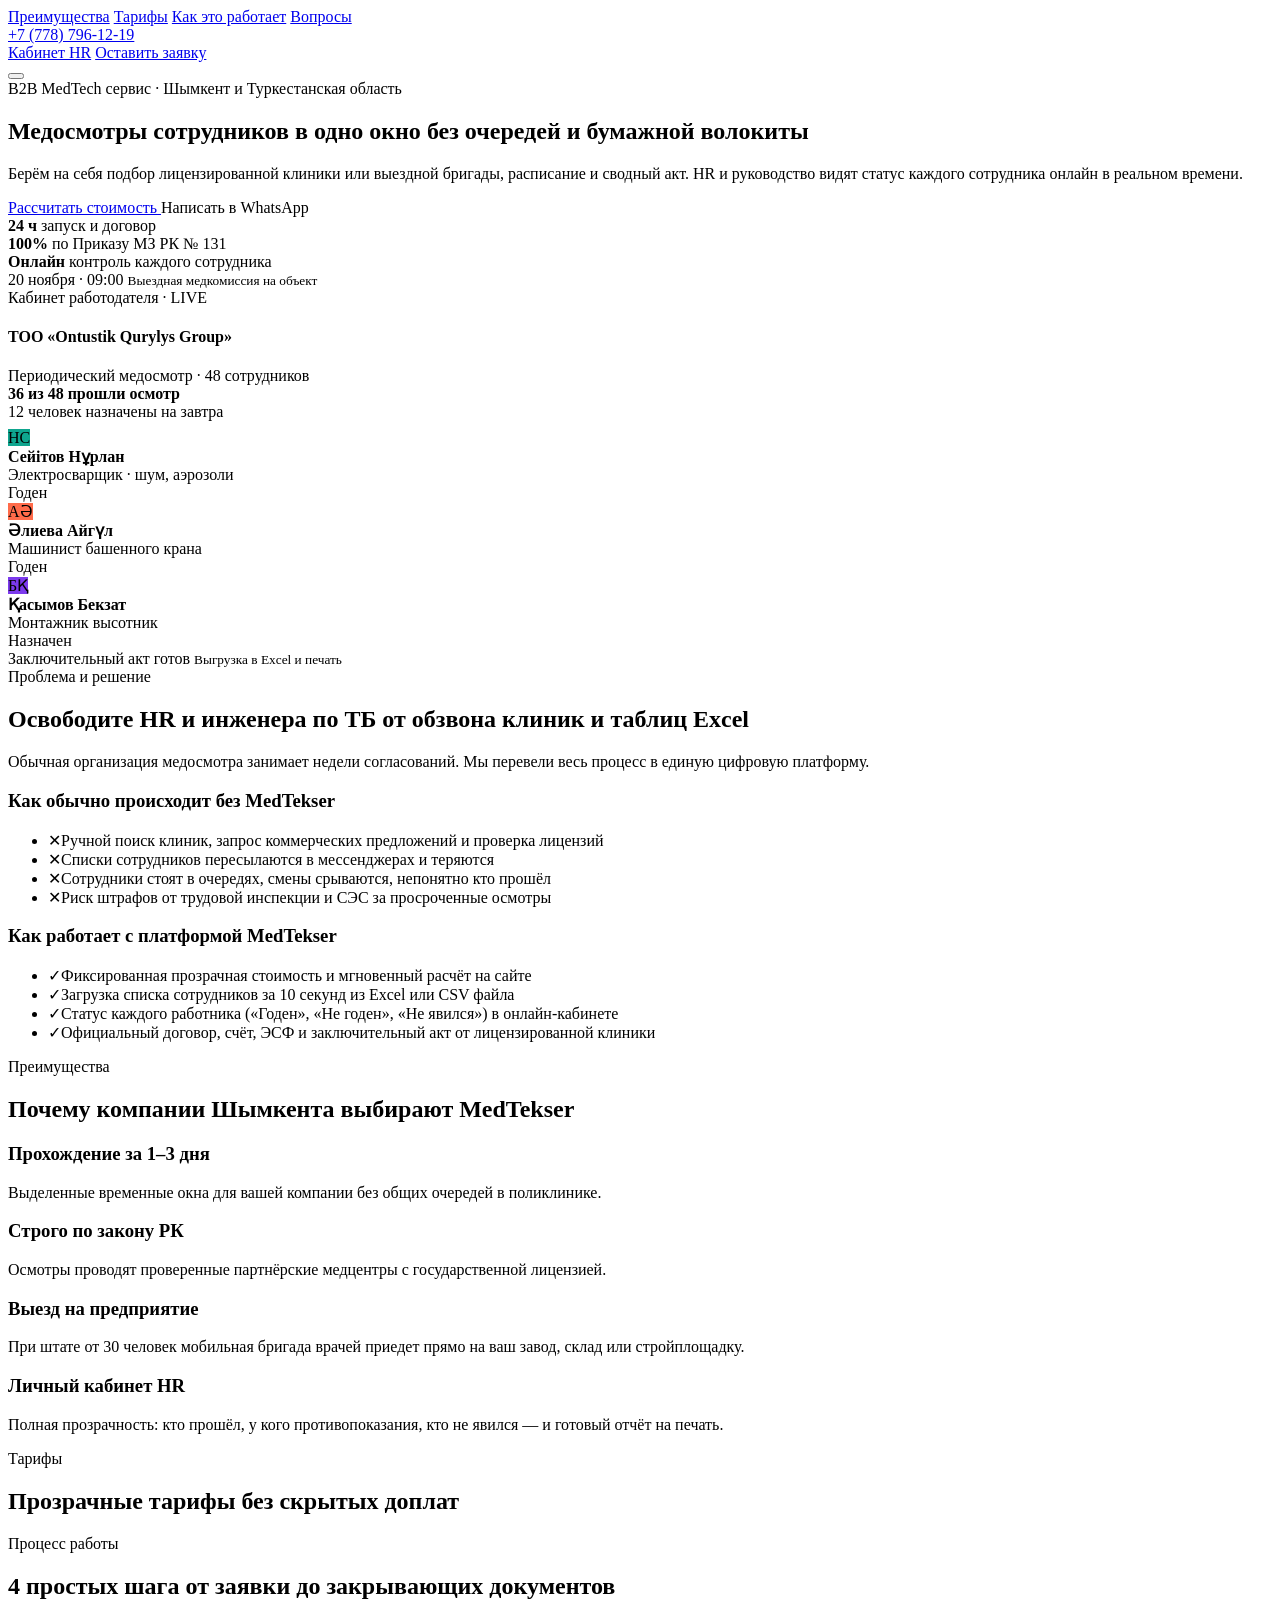
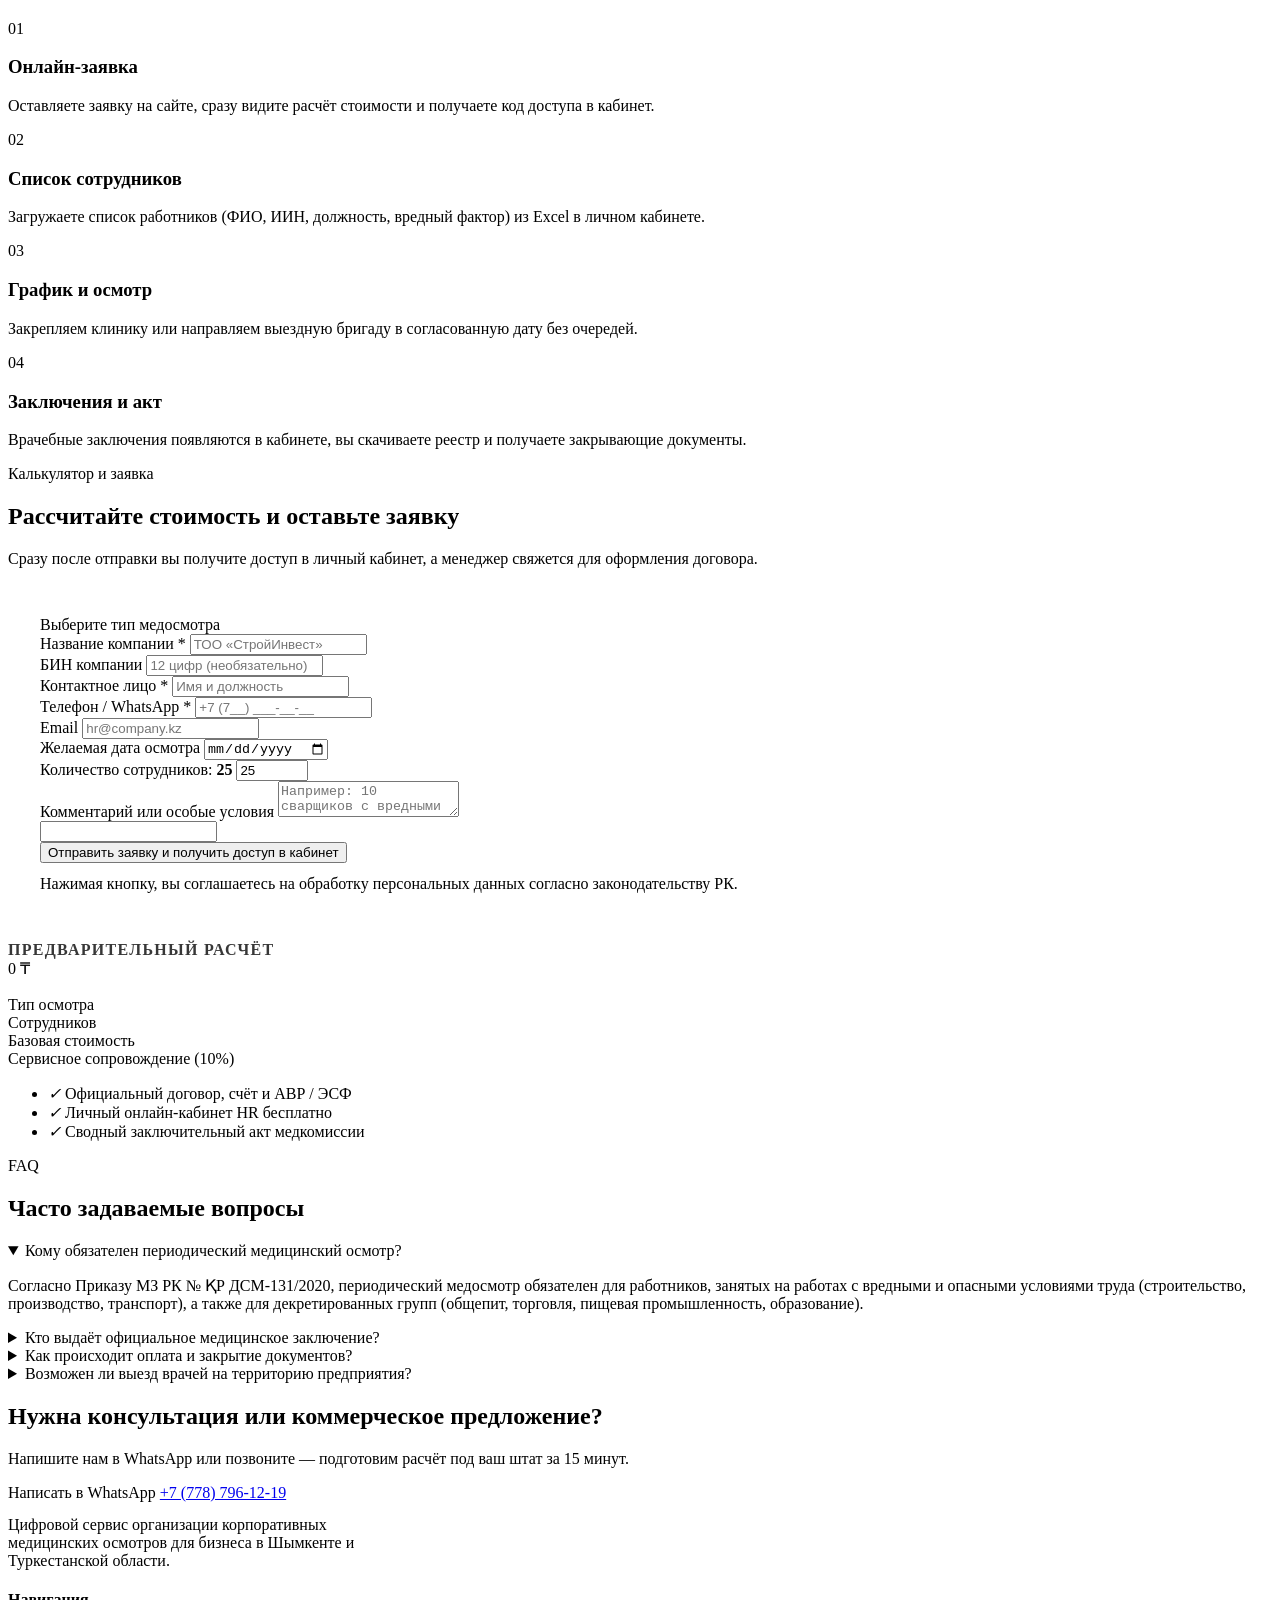
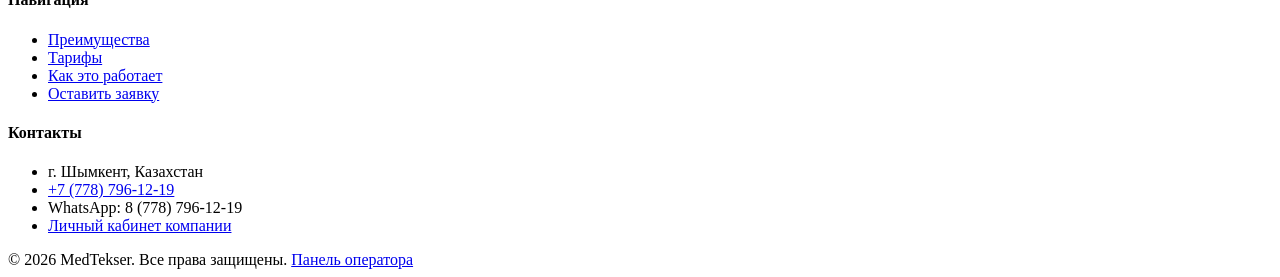
==== static/index.html @ 3a86bde8 "Create index.html" ====
<!DOCTYPE html>
<html lang="ru">
<head>
  <meta charset="UTF-8" />
  <meta name="viewport" content="width=device-width, initial-scale=1.0" />
  <title>MedTekser — корпоративные медосмотры сотрудников в одну заявку | Шымкент</title>
  <meta name="description" content="Организация периодических, предварительных и предсменных медицинских осмотров для компаний в Шымкенте. Лицензированные клиники, выездные бригады, онлайн-кабинет HR." />
  <meta property="og:title" content="MedTekser — корпоративные медосмотры под ключ" />
  <meta property="og:description" content="Медосмотры сотрудников в одну заявку: подбор клиники, график, выездная бригада и онлайн-контроль статусов." />
  <meta name="theme-color" content="#041d1a" />
  <link rel="icon" href="data:image/svg+xml,%3Csvg xmlns='http://www.w3.org/2000/svg' viewBox='0 0 32 32'%3E%3Crect width='32' height='32' rx='9' fill='%23088471'/%3E%3Cpath d='M8 17h4l2-5 4 9 2-4h4' stroke='white' stroke-width='2.4' fill='none' stroke-linecap='round' stroke-linejoin='round'/%3E%3C/svg%3E" />
  <link rel="preconnect" href="https://fonts.googleapis.com" />
  <link rel="preconnect" href="https://fonts.gstatic.com" crossorigin />
  <link href="https://fonts.googleapis.com/css2?family=Inter:wght@400;500;600;700;800&family=Plus+Jakarta+Sans:wght@600;700;800&display=swap" rel="stylesheet" />
  <link rel="stylesheet" href="/style.css" />
</head>
<body>
  <!-- ============ HEADER ============ -->
  <header class="site-header" id="header">
    <div class="container">
      <a href="/" class="logo" data-logo></a>
      <nav class="nav" id="nav">
        <a href="#benefits" data-ru="Преимущества" data-kk="Артықшылықтар">Преимущества</a>
        <a href="#pricing" data-ru="Тарифы" data-kk="Тарифтер">Тарифы</a>
        <a href="#how" data-ru="Как это работает" data-kk="Қалай жұмыс істейді">Как это работает</a>
        <a href="#faq" data-ru="Вопросы" data-kk="Сұрақтар">Вопросы</a>
      </nav>
      <div class="header-cta">
        <a class="header-phone" id="header-phone" href="tel:+77787961219" data-icon="phone" data-size="15">+7 (778) 796-12-19</a>
        <div data-lang-switch></div>
        <a href="/cabinet" class="btn ghost sm" data-ru="Кабинет HR" data-kk="HR кабинеті">Кабинет HR</a>
        <a href="#order" class="btn sm" data-ru="Оставить заявку" data-kk="Өтінім қалдыру">Оставить заявку</a>
      </div>
      <button class="burger" id="burger" aria-label="Меню" data-icon="menu" data-size="26"></button>
    </div>
  </header>

  <!-- ============ HERO ============ -->
  <section class="hero">
    <div class="container">
      <div>
        <span class="eyebrow">
          <span class="dot"></span>
          <span data-ru="B2B MedTech сервис · Шымкент и Туркестанская область" data-kk="B2B MedTech сервис · Шымкент және Түркістан облысы">B2B MedTech сервис · Шымкент и Туркестанская область</span>
        </span>
        <h1 data-i18n-html
            data-ru="Медосмотры сотрудников <span class='hl'>в одно окно</span> без очередей и бумажной волокиты"
            data-kk="Қызметкерлердің медтексеруі кезексіз және қағазбастылықсыз <span class='hl'>бір терезеден</span>">
          Медосмотры сотрудников <span class="hl">в одно окно</span> без очередей и бумажной волокиты
        </h1>
        <p class="lead"
           data-ru="Берём на себя подбор лицензированной клиники или выездной бригады, расписание и сводный акт. HR и руководство видят статус каждого сотрудника онлайн в реальном времени."
           data-kk="Лицензиясы бар клиниканы немесе көшпелі бригаданы таңдауды, кесте құруды және қорытынды актіні өз мойнымызға аламыз. HR мен басшылық әр қызметкердің мәртебесін нақты уақытта онлайн көреді.">
          Берём на себя подбор лицензированной клиники или выездной бригады, расписание и сводный акт. HR и руководство видят статус каждого сотрудника онлайн в реальном времени.
        </p>
        <div class="actions">
          <a href="#order" class="btn coral lg">
            <span data-ru="Рассчитать стоимость" data-kk="Құнын есептеу">Рассчитать стоимость</span>
            <span data-icon="arrowRight" data-size="18"></span>
          </a>
          <a id="hero-wa" class="btn light lg" target="_blank" rel="noopener">
            <span data-ru="Написать в WhatsApp" data-kk="WhatsApp-қа жазу">Написать в WhatsApp</span>
          </a>
        </div>
        <div class="hero-metrics">
          <div>
            <b>24 ч</b>
            <span data-ru="запуск и договор" data-kk="іске қосу және шарт">запуск и договор</span>
          </div>
          <div>
            <b>100%</b>
            <span data-ru="по Приказу МЗ РК № 131" data-kk="ҚР ДСМ № 131 бұйрығына сай">по Приказу МЗ РК № 131</span>
          </div>
          <div>
            <b>Онлайн</b>
            <span data-ru="контроль каждого сотрудника" data-kk="әр қызметкерді бақылау">контроль каждого сотрудника</span>
          </div>
        </div>
      </div>

      <!-- Кабинет макеті (иллюстрация) -->
      <div class="mock" aria-hidden="true">
        <div class="float-card b">
          <span class="ic" style="background:#f3efff;color:#7c3aed" data-icon="calendar"></span>
          <div>
            <span data-ru="20 ноября · 09:00" data-kk="20 қараша · 09:00">20 ноября · 09:00</span>
            <small data-ru="Выездная медкомиссия на объект" data-kk="Көшпелі медкомиссия объектіге шығады">Выездная медкомиссия на объект</small>
          </div>
        </div>
        <div class="mock-window">
          <div class="mock-top">
            <div class="mock-dots"><i></i><i></i><i></i></div>
            <span class="mock-tag" data-ru="Кабинет работодателя · LIVE" data-kk="Жұмыс беруші кабинеті · LIVE">Кабинет работодателя · LIVE</span>
          </div>
          <h4>ТОО «Ontustik Qurylys Group»</h4>
          <div class="meta" data-ru="Периодический медосмотр · 48 сотрудников" data-kk="Мерзімді медициналық тексеру · 48 қызметкер">Периодический медосмотр · 48 сотрудников</div>
          <div class="ring-row">
            <div class="ring" style="--p:75" data-label="75%"></div>
            <div>
              <b data-ru="36 из 48 прошли осмотр" data-kk="48-дің 36-сы тексеруден өтті">36 из 48 прошли осмотр</b>
              <div class="muted small" data-ru="12 человек назначены на завтра" data-kk="12 адам ертеңгі кестеде">12 человек назначены на завтра</div>
              <div class="progress" style="margin-top:8px;width:190px">
                <div style="width:70%;background:#0d9f6e"></div>
                <div style="width:5%;background:#e11d48"></div>
                <div style="width:25%;background:#7c3aed"></div>
              </div>
            </div>
          </div>
          <div class="mock-row">
            <span class="avatar" style="background:#0ea58e">НС</span>
            <div class="grow"><b>Сейітов Нұрлан</b><div class="muted small" data-ru="Электросварщик · шум, аэрозоли" data-kk="Электрдәнекерлеуші · шу, аэрозоль">Электросварщик · шум, аэрозоли</div></div>
            <span class="badge fit" data-ru="Годен" data-kk="Жарамды">Годен</span>
          </div>
          <div class="mock-row">
            <span class="avatar" style="background:#ff6b4a">АӘ</span>
            <div class="grow"><b>Әлиева Айгүл</b><div class="muted small" data-ru="Машинист башенного крана" data-kk="Мұнара кранының машинисі">Машинист башенного крана</div></div>
            <span class="badge fit" data-ru="Годен" data-kk="Жарамды">Годен</span>
          </div>
          <div class="mock-row">
            <span class="avatar" style="background:#7c3aed">БҚ</span>
            <div class="grow"><b>Қасымов Бекзат</b><div class="muted small" data-ru="Монтажник высотник" data-kk="Биіктіктегі монтажшы">Монтажник высотник</div></div>
            <span class="badge scheduled" data-ru="Назначен" data-kk="Жоспарланды">Назначен</span>
          </div>
        </div>
        <div class="float-card a">
          <span class="ic" style="background:#ecfdf5;color:#0d9f6e" data-icon="check"></span>
          <div>
            <span data-ru="Заключительный акт готов" data-kk="Қорытынды акт дайын">Заключительный акт готов</span>
            <small data-ru="Выгрузка в Excel и печать" data-kk="Excel-ге жүктеу және басып шығару">Выгрузка в Excel и печать</small>
          </div>
        </div>
      </div>
    </div>
  </section>

  <!-- ============ МӘСЕЛЕ → ШЕШІМ ============ -->
  <section class="section white">
    <div class="container">
      <div class="section-head reveal">
        <span class="tag" data-ru="Проблема и решение" data-kk="Мәселе мен шешім">Проблема и решение</span>
        <h2 data-ru="Освободите HR и инженера по ТБ от обзвона клиник и таблиц Excel"
            data-kk="HR мен ЕҚ инженерін клиникаларға қоңырау шалу мен Excel кестелерінен босатыңыз">
          Освободите HR и инженера по ТБ от обзвона клиник и таблиц Excel
        </h2>
        <p data-ru="Обычная организация медосмотра занимает недели согласований. Мы перевели весь процесс в единую цифровую платформу."
           data-kk="Әдетте медициналық тексеруді ұйымдастыру апталап уақыт алады. Біз бүкіл процесті бірыңғай цифрлық платформаға көшірдік.">
          Обычная организация медосмотра занимает недели согласований. Мы перевели весь процесс в единую цифровую платформу.
        </p>
      </div>
      <div class="compare reveal">
        <div class="card before">
          <h3 data-ru="Как обычно происходит без MedTekser" data-kk="MedTekser-сіз әдетте қалай өтеді">Как обычно происходит без MedTekser</h3>
          <ul>
            <li><span class="x">✕</span><span data-ru="Ручной поиск клиник, запрос коммерческих предложений и проверка лицензий" data-kk="Клиникаларды қолмен іздеу, коммерциялық ұсыныс сұрату және лицензия тексеру">Ручной поиск клиник, запрос коммерческих предложений и проверка лицензий</span></li>
            <li><span class="x">✕</span><span data-ru="Списки сотрудников пересылаются в мессенджерах и теряются" data-kk="Қызметкерлер тізімі мессенджерлерде жіберіліп, жоғалып кетеді">Списки сотрудников пересылаются в мессенджерах и теряются</span></li>
            <li><span class="x">✕</span><span data-ru="Сотрудники стоят в очередях, смены срываются, непонятно кто прошёл" data-kk="Қызметкерлер кезекте тұрады, ауысым бұзылады, кім өткені белгісіз">Сотрудники стоят в очередях, смены срываются, непонятно кто прошёл</span></li>
            <li><span class="x">✕</span><span data-ru="Риск штрафов от трудовой инспекции и СЭС за просроченные осмотры" data-kk="Мерзімі өткен тексерулер үшін еңбек инспекциясы мен СЭС айыппұлдары">Риск штрафов от трудовой инспекции и СЭС за просроченные осмотры</span></li>
          </ul>
        </div>
        <div class="card after">
          <h3 data-ru="Как работает с платформой MedTekser" data-kk="MedTekser платформасымен қалай жұмыс істейді">Как работает с платформой MedTekser</h3>
          <ul>
            <li><span class="v">✓</span><span data-ru="Фиксированная прозрачная стоимость и мгновенный расчёт на сайте" data-kk="Тұрақты ашық баға және сайтта бірден есептеу">Фиксированная прозрачная стоимость и мгновенный расчёт на сайте</span></li>
            <li><span class="v">✓</span><span data-ru="Загрузка списка сотрудников за 10 секунд из Excel или CSV файла" data-kk="Қызметкерлер тізімін Excel немесе CSV файлдан 10 секундта жүктеу">Загрузка списка сотрудников за 10 секунд из Excel или CSV файла</span></li>
            <li><span class="v">✓</span><span data-ru="Статус каждого работника («Годен», «Не годен», «Не явился») в онлайн-кабинете" data-kk="Әр қызметкердің мәртебесі («Жарамды», «Жарамсыз», «Келмеді») онлайн кабинетте">Статус каждого работника («Годен», «Не годен», «Не явился») в онлайн-кабинете</span></li>
            <li><span class="v">✓</span><span data-ru="Официальный договор, счёт, ЭСФ и заключительный акт от лицензированной клиники" data-kk="Лицензияланған клиникадан ресми шарт, шот, ЭШФ және қорытынды акт">Официальный договор, счёт, ЭСФ и заключительный акт от лицензированной клиники</span></li>
          </ul>
        </div>
      </div>
    </div>
  </section>

  <!-- ============ АРТЫҚШЫЛЫҚТАР ============ -->
  <section class="section" id="benefits">
    <div class="container">
      <div class="section-head reveal">
        <span class="tag" data-ru="Преимущества" data-kk="Артықшылықтар">Преимущества</span>
        <h2 data-ru="Почему компании Шымкента выбирают MedTekser" data-kk="Неліктен Шымкент компаниялары MedTekser-ді таңдайды">Почему компании Шымкента выбирают MedTekser</h2>
      </div>
      <div class="grid g-4">
        <div class="card hover reveal">
          <div class="feature-ic" data-icon="clock" data-size="26"></div>
          <h3 data-ru="Прохождение за 1–3 дня" data-kk="1–3 күнде өту">Прохождение за 1–3 дня</h3>
          <p class="muted" data-ru="Выделенные временные окна для вашей компании без общих очередей в поликлинике." data-kk="Емханадағы жалпы кезексіз сіздің компанияңызға арнайы уақыт бөлінеді.">Выделенные временные окна для вашей компании без общих очередей в поликлинике.</p>
        </div>
        <div class="card hover reveal">
          <div class="feature-ic coral" data-icon="shield" data-size="26"></div>
          <h3 data-ru="Строго по закону РК" data-kk="ҚР заңына толық сай">Строго по закону РК</h3>
          <p class="muted" data-ru="Осмотры проводят проверенные партнёрские медцентры с государственной лицензией." data-kk="Тексеруді мемлекеттік лицензиясы бар тексерілген серіктес медорталықтар жүргізеді.">Осмотры проводят проверенные партнёрские медцентры с государственной лицензией.</p>
        </div>
        <div class="card hover reveal">
          <div class="feature-ic violet" data-icon="truck" data-size="26"></div>
          <h3 data-ru="Выезд на предприятие" data-kk="Кәсіпорынға шығу">Выезд на предприятие</h3>
          <p class="muted" data-ru="При штате от 30 человек мобильная бригада врачей приедет прямо на ваш завод, склад или стройплощадку." data-kk="30 адамнан асса, көшпелі дәрігерлер бригадасы зауытқа, қоймаға немесе құрылыс алаңына келеді.">При штате от 30 человек мобильная бригада врачей приедет прямо на ваш завод, склад или стройплощадку.</p>
        </div>
        <div class="card hover reveal">
          <div class="feature-ic amber" data-icon="chart" data-size="26"></div>
          <h3 data-ru="Личный кабинет HR" data-kk="HR жеке кабинеті">Личный кабинет HR</h3>
          <p class="muted" data-ru="Полная прозрачность: кто прошёл, у кого противопоказания, кто не явился — и готовый отчёт на печать." data-kk="Толық ашықтық: кім өтті, кімге қарсы көрсетілім бар, кім келмеді — және басып шығаруға дайын есеп.">Полная прозрачность: кто прошёл, у кого противопоказания, кто не явился — и готовый отчёт на печать.</p>
        </div>
      </div>
    </div>
  </section>

  <!-- ============ БАҒАЛАР ============ -->
  <section class="section white" id="pricing">
    <div class="container">
      <div class="section-head reveal">
        <span class="tag" data-ru="Тарифы" data-kk="Тарифтер">Тарифы</span>
        <h2 data-ru="Прозрачные тарифы без скрытых доплат" data-kk="Жасырын төлемсіз ашық тарифтер">Прозрачные тарифы без скрытых доплат</h2>
        <p id="pricing-sub"></p>
      </div>
      <div class="grid g-4" id="pricing-grid"></div>
    </div>
  </section>

  <!-- ============ ҚАЛАЙ ЖҰМЫС ІСТЕЙДІ ============ -->
  <section class="section" id="how">
    <div class="container">
      <div class="section-head reveal">
        <span class="tag" data-ru="Процесс работы" data-kk="Жұмыс процесі">Процесс работы</span>
        <h2 data-ru="4 простых шага от заявки до закрывающих документов" data-kk="Өтінімнен бастап қорытынды құжаттарға дейін 4 қадам">4 простых шага от заявки до закрывающих документов</h2>
      </div>
      <div class="grid g-4 steps">
        <div class="step reveal">
          <div class="num">01</div>
          <h3 data-ru="Онлайн-заявка" data-kk="Онлайн-өтінім">Онлайн-заявка</h3>
          <p class="muted" data-ru="Оставляете заявку на сайте, сразу видите расчёт стоимости и получаете код доступа в кабинет." data-kk="Сайтта өтінім қалдырасыз, бағасын бірден көресіз және кабинетке кіру кодын аласыз.">Оставляете заявку на сайте, сразу видите расчёт стоимости и получаете код доступа в кабинет.</p>
        </div>
        <div class="step reveal">
          <div class="num">02</div>
          <h3 data-ru="Список сотрудников" data-kk="Қызметкерлер тізімі">Список сотрудников</h3>
          <p class="muted" data-ru="Загружаете список работников (ФИО, ИИН, должность, вредный фактор) из Excel в личном кабинете." data-kk="Жеке кабинетте қызметкерлер тізімін (ТАӘ, ЖСН, лауазымы, зиянды фактор) Excel-ден жүктейсіз.">Загружаете список работников (ФИО, ИИН, должность, вредный фактор) из Excel в личном кабинете.</p>
        </div>
        <div class="step reveal">
          <div class="num">03</div>
          <h3 data-ru="График и осмотр" data-kk="Кесте және тексеру">График и осмотр</h3>
          <p class="muted" data-ru="Закрепляем клинику или направляем выездную бригаду в согласованную дату без очередей." data-kk="Кезексіз келісілген күні клиниканы бекітеміз немесе көшпелі бригаданы жібереміз.">Закрепляем клинику или направляем выездную бригаду в согласованную дату без очередей.</p>
        </div>
        <div class="step reveal">
          <div class="num">04</div>
          <h3 data-ru="Заключения и акт" data-kk="Қорытынды және акт">Заключения и акт</h3>
          <p class="muted" data-ru="Врачебные заключения появляются в кабинете, вы скачиваете реестр и получаете закрывающие документы." data-kk="Дәрігер қорытындылары кабинетте шығады, тізілімді жүктеп, жабу құжаттарын аласыз.">Врачебные заключения появляются в кабинете, вы скачиваете реестр и получаете закрывающие документы.</p>
        </div>
      </div>
    </div>
  </section>

  <!-- ============ ӨТІНІМ ============ -->
  <section class="section white" id="order">
    <div class="container">
      <div class="section-head reveal">
        <span class="tag" data-ru="Калькулятор и заявка" data-kk="Калькулятор және өтінім">Калькулятор и заявка</span>
        <h2 data-ru="Рассчитайте стоимость и оставьте заявку" data-kk="Құнын есептеп, өтінім қалдырыңыз">Рассчитайте стоимость и оставьте заявку</h2>
        <p data-ru="Сразу после отправки вы получите доступ в личный кабинет, а менеджер свяжется для оформления договора." data-kk="Жібергеннен кейін бірден жеке кабинетке кіре аласыз, ал менеджер шарт рәсімдеу үшін хабарласады.">Сразу после отправки вы получите доступ в личный кабинет, а менеджер свяжется для оформления договора.</p>
      </div>
      <div class="order-wrap">
        <div class="card" style="padding:32px">
          <form id="order-form" novalidate>
            <div class="field">
              <span class="label" data-ru="Выберите тип медосмотра" data-kk="Медтексеру түрін таңдаңыз">Выберите тип медосмотра</span>
              <div class="chips" id="exam-chips"></div>
            </div>
            <div class="form-grid">
              <div class="field">
                <label for="f-company" data-ru="Название компании *" data-kk="Компания атауы *">Название компании *</label>
                <input id="f-company" name="company" data-ph-ru="ТОО «СтройИнвест»" data-ph-kk="ЖШС «ҚұрылысИнвест»" placeholder="ТОО «СтройИнвест»" required />
              </div>
              <div class="field">
                <label for="f-bin" data-ru="БИН компании" data-kk="Компания БСН-і">БИН компании</label>
                <input id="f-bin" name="bin" inputmode="numeric" maxlength="12" data-ph-ru="12 цифр (необязательно)" data-ph-kk="12 сан (міндетті емес)" placeholder="12 цифр (необязательно)" />
              </div>
              <div class="field">
                <label for="f-name" data-ru="Контактное лицо *" data-kk="Байланыс тұлға *">Контактное лицо *</label>
                <input id="f-name" name="contact_name" data-ph-ru="Имя и должность" data-ph-kk="Аты-жөні және лауазымы" placeholder="Имя и должность" required />
              </div>
              <div class="field">
                <label for="f-phone" data-ru="Телефон / WhatsApp *" data-kk="Телефон / WhatsApp *">Телефон / WhatsApp *</label>
                <input id="f-phone" name="phone" type="tel" placeholder="+7 (7__) ___-__-__" required />
              </div>
              <div class="field">
                <label for="f-email">Email</label>
                <input id="f-email" name="email" type="email" placeholder="hr@company.kz" />
              </div>
              <div class="field">
                <label for="f-date" data-ru="Желаемая дата осмотра" data-kk="Қалаған тексеру күні">Желаемая дата осмотра</label>
                <input id="f-date" name="preferred_date" type="date" />
              </div>
              <div class="field full">
                <label for="f-count"><span data-ru="Количество сотрудников:" data-kk="Қызметкерлер саны:">Количество сотрудников:</span> <b id="count-label">25</b></label>
                <input id="f-count" name="employees_count" type="number" min="1" max="10000" value="25" required />
              </div>
              <div class="field full">
                <label for="f-comment" data-ru="Комментарий или особые условия" data-kk="Пікір немесе қосымша талаптар">Комментарий или особые условия</label>
                <textarea id="f-comment" name="comment"
                  data-ph-ru="Например: 10 сварщиков с вредными факторами, нужен выезд бригады на объект"
                  data-ph-kk="Мысалы: 10 дәнекерлеушіде зиянды фактор бар, объектіге көшпелі бригада қажет"
                  placeholder="Например: 10 сварщиков с вредными факторами, нужен выезд бригады на объект"></textarea>
              </div>
              <input class="hp" name="website" tabindex="-1" autocomplete="off" />
            </div>
            <div id="order-error"></div>
            <button class="btn coral lg block" type="submit" id="submit-btn" data-ru="Отправить заявку и получить доступ в кабинет" data-kk="Өтінім жіберу және кабинетке код алу">Отправить заявку и получить доступ в кабинет</button>
            <p class="muted small center" style="margin-top:12px" data-ru="Нажимая кнопку, вы соглашаетесь на обработку персональных данных согласно законодательству РК." data-kk="Түймені басу арқылы ҚР заңнамасына сәйкес дербес деректерді өңдеуге келісесіз.">Нажимая кнопку, вы соглашаетесь на обработку персональных данных согласно законодательству РК.</p>
          </form>
          <div id="order-success" class="hidden"></div>
        </div>

        <aside class="card summary">
          <div class="small" style="opacity:.78;text-transform:uppercase;letter-spacing:.08em;font-weight:700" data-ru="Предварительный расчёт" data-kk="Алдын ала есеп">Предварительный расчёт</div>
          <div class="total" id="sum-total">0 ₸</div>
          <div class="small" style="opacity:.78;margin-bottom:18px" id="sum-per"></div>
          <div class="line"><span data-ru="Тип осмотра" data-kk="Тексеру түрі">Тип осмотра</span><b id="sum-type"></b></div>
          <div class="line"><span data-ru="Сотрудников" data-kk="Қызметкер саны">Сотрудников</span><b id="sum-count"></b></div>
          <div class="line"><span data-ru="Базовая стоимость" data-kk="Негізгі құны">Базовая стоимость</span><b id="sum-sub"></b></div>
          <div class="line"><span data-ru="Сервисное сопровождение (10%)" data-kk="Сервистік сүйемелдеу (10%)">Сервисное сопровождение (10%)</span><b id="sum-fee"></b></div>
          <ul>
            <li><i>✓</i> <span data-ru="Официальный договор, счёт и АВР / ЭСФ" data-kk="Ресми шарт, шот және ОЖА / ЭШФ">Официальный договор, счёт и АВР / ЭСФ</span></li>
            <li><i>✓</i> <span data-ru="Личный онлайн-кабинет HR бесплатно" data-kk="HR жеке онлайн-кабинеті тегін">Личный онлайн-кабинет HR бесплатно</span></li>
            <li><i>✓</i> <span data-ru="Сводный заключительный акт медкомиссии" data-kk="Медкомиссияның жиынтық қорытынды актісі">Сводный заключительный акт медкомиссии</span></li>
          </ul>
        </aside>
      </div>
    </div>
  </section>

  <!-- ============ FAQ ============ -->
  <section class="section" id="faq">
    <div class="container">
      <div class="section-head reveal">
        <span class="tag">FAQ</span>
        <h2 data-ru="Часто задаваемые вопросы" data-kk="Жиі қойылатын сұрақтар">Часто задаваемые вопросы</h2>
      </div>
      <div class="faq reveal">
        <details open>
          <summary data-ru="Кому обязателен периодический медицинский осмотр?" data-kk="Мерзімді медициналық тексеру кімге міндетті?">Кому обязателен периодический медицинский осмотр?</summary>
          <p data-ru="Согласно Приказу МЗ РК № ҚР ДСМ-131/2020, периодический медосмотр обязателен для работников, занятых на работах с вредными и опасными условиями труда (строительство, производство, транспорт), а также для декретированных групп (общепит, торговля, пищевая промышленность, образование)."
             data-kk="ҚР ДСМ № 131/2020 бұйрығына сәйкес мерзімді медициналық тексеру зиянды және қауіпті еңбек жағдайларында (құрылыс, өндіріс, көлік) жұмыс істейтіндерге, сондай-ақ тамақ өнеркәсібі, қоғамдық тамақтану, сауда және білім беру саласының қызметкерлеріне міндетті.">
            Согласно Приказу МЗ РК № ҚР ДСМ-131/2020, периодический медосмотр обязателен для работников, занятых на работах с вредными и опасными условиями труда (строительство, производство, транспорт), а также для декретированных групп (общепит, торговля, пищевая промышленность, образование).
          </p>
        </details>
        <details>
          <summary data-ru="Кто выдаёт официальное медицинское заключение?" data-kk="Ресми медициналық қорытындыны кім береді?">Кто выдаёт официальное медицинское заключение?</summary>
          <p data-ru="Все осмотры и заключения выдаются лицензированными клиниками-партнёрами. MedTekser выступает единым оператором: организует график, распределяет потоки и оцифровывает контроль прохождения."
             data-kk="Барлық тексерулер мен қорытындыларды лицензиясы бар серіктес клиникалар береді. MedTekser бірыңғай оператор ретінде кестені ұйымдастырады және тексеру барысын цифрландырады.">
            Все осмотры и заключения выдаются лицензированными клиниками-партнёрами. MedTekser выступает единым оператором: организует график, распределяет потоки и оцифровывает контроль прохождения.
          </p>
        </details>
        <details>
          <summary data-ru="Как происходит оплата и закрытие документов?" data-kk="Төлем және құжаттарды жабу қалай жүргізіледі?">Как происходит оплата и закрытие документов?</summary>
          <p data-ru="Безналичным переводом по договору и счёту на оплату для юридических лиц (ТОО / ИП). По завершении предоставляются Акт выполненных работ (АВР), ЭСФ и заключительный акт медкомиссии."
             data-kk="Заңды тұлғаларға (ЖШС / ЖК) арналған шарт пен төлем шоты бойынша қолма-қол ақшасыз аударым арқылы. Соңында Орындалған жұмыстар актісі (ОЖА), ЭШФ және медкомиссияның қорытынды актісі беріледі.">
            Безналичным переводом по договору и счёту на оплату для юридических лиц (ТОО / ИП). По завершении предоставляются Акт выполненных работ (АВР), ЭСФ и заключительный акт медкомиссии.
          </p>
        </details>
        <details>
          <summary data-ru="Возможен ли выезд врачей на территорию предприятия?" data-kk="Дәрігерлер кәсіпорын аумағына шыға ала ма?">Возможен ли выезд врачей на территорию предприятия?</summary>
          <p data-ru="Да. При количестве сотрудников от 30 человек мобильная медицинская бригада выезжает на объект заказчика со всем необходимым оборудованием без отрыва персонала от производства."
             data-kk="Иә. Қызметкерлер саны 30 адамнан асқанда көшпелі медициналық бригада барлық қажетті жабдықпен тапсырыс берушінің объектісіне барады.">
            Да. При количестве сотрудников от 30 человек мобильная медицинская бригада выезжает на объект заказчика со всем необходимым оборудованием без отрыва персонала от производства.
          </p>
        </details>
      </div>
    </div>
  </section>

  <!-- ============ CTA ============ -->
  <section class="section" style="padding-top:0">
    <div class="container">
      <div class="cta-band reveal">
        <div>
          <h2 data-ru="Нужна консультация или коммерческое предложение?" data-kk="Кеңес немесе коммерциялық ұсыныс керек пе?">Нужна консультация или коммерческое предложение?</h2>
          <p data-ru="Напишите нам в WhatsApp или позвоните — подготовим расчёт под ваш штат за 15 минут." data-kk="WhatsApp-қа жазыңыз немесе қоңырау шалыңыз — 15 минут ішінде штатыңызға сай есеп дайындап береміз.">Напишите нам в WhatsApp или позвоните — подготовим расчёт под ваш штат за 15 минут.</p>
        </div>
        <div class="flex">
          <a class="btn white lg" id="cta-wa" target="_blank" rel="noopener" data-ru="Написать в WhatsApp" data-kk="WhatsApp-қа жазу">Написать в WhatsApp</a>
          <a class="btn light lg" id="cta-phone" href="tel:+77787961219" data-icon="phone" data-size="18">+7 (778) 796-12-19</a>
        </div>
      </div>
    </div>
  </section>

  <!-- ============ FOOTER ============ -->
  <footer class="site-footer">
    <div class="container">
      <div class="footer-grid">
        <div>
          <a href="/" class="logo" data-logo></a>
          <p style="margin-top:14px;max-width:360px"
             data-ru="Цифровой сервис организации корпоративных медицинских осмотров для бизнеса в Шымкенте и Туркестанской области."
             data-kk="Шымкент және Түркістан облысындағы бизнеске арналған корпоративтік медициналық тексеруді ұйымдастырудың цифрлық сервисі.">
            Цифровой сервис организации корпоративных медицинских осмотров для бизнеса в Шымкенте и Туркестанской области.
          </p>
        </div>
        <div>
          <h4 data-ru="Навигация" data-kk="Навигация">Навигация</h4>
          <ul>
            <li><a href="#benefits" data-ru="Преимущества" data-kk="Артықшылықтар">Преимущества</a></li>
            <li><a href="#pricing" data-ru="Тарифы" data-kk="Тарифтер">Тарифы</a></li>
            <li><a href="#how" data-ru="Как это работает" data-kk="Қалай жұмыс істейді">Как это работает</a></li>
            <li><a href="#order" data-ru="Оставить заявку" data-kk="Өтінім қалдыру">Оставить заявку</a></li>
          </ul>
        </div>
        <div>
          <h4 data-ru="Контакты" data-kk="Байланыс">Контакты</h4>
          <ul>
            <li data-ru="г. Шымкент, Казахстан" data-kk="Шымкент қ., Қазақстан">г. Шымкент, Казахстан</li>
            <li><a id="footer-phone" href="tel:+77787961219">+7 (778) 796-12-19</a></li>
            <li><a id="footer-wa" target="_blank" rel="noopener">WhatsApp: 8 (778) 796-12-19</a></li>
            <li><a href="/cabinet" data-ru="Личный кабинет компании" data-kk="Компанияның жеке кабинеті">Личный кабинет компании</a></li>
          </ul>
        </div>
      </div>
      <div class="footer-bottom">
        <span data-ru="© 2026 MedTekser. Все права защищены." data-kk="© 2026 MedTekser. Барлық құқықтар қорғалған.">© 2026 MedTekser. Все права защищены.</span>
        <a href="/admin" data-ru="Панель оператора" data-kk="Оператор панелі">Панель оператора</a>
      </div>
    </div>
  </footer>

  <a class="wa-float" id="wa-float" target="_blank" rel="noopener" aria-label="WhatsApp"></a>

  <script src="/common.js"></script>
  <script>
    let CONFIG = null;
    let LAST_ORDER = null;
    const form = document.getElementById("order-form");
    const $ = (id) => document.getElementById(id);
    const EXAM_ICONS = { periodic: "stethoscope", preliminary: "clipboard", pre_shift: "truck", checkup: "flask" };

    addEventListener("scroll", () => $("header").classList.toggle("scrolled", scrollY > 10));
    $("burger").addEventListener("click", () => $("header").classList.toggle("open"));
    document.querySelectorAll("#nav a").forEach((a) => a.addEventListener("click", () => $("header").classList.remove("open")));

    const io = new IntersectionObserver((entries) => entries.forEach((e) => {
      if (e.isIntersecting) { e.target.classList.add("in"); io.unobserve(e.target); }
    }), { threshold: 0.1 });
    document.querySelectorAll(".reveal").forEach((el) => io.observe(el));

    const tomorrow = new Date(Date.now() + 864e5);
    $("f-date").min = tomorrow.toISOString().slice(0, 10);

    function selectedExam() {
      return (form.querySelector('input[name="exam_type"]:checked') || {}).value || "periodic";
    }

    function updateCalc() {
      if (!CONFIG) return;
      const key = selectedExam();
      const et = CONFIG.exam_types[key];
      const n = Math.max(0, parseInt(form.employees_count.value) || 0);
      const sub = et.price * n;
      const fee = Math.round(sub * CONFIG.service_fee_percent / 100);
      $("count-label").textContent = n;
      $("sum-total").textContent = fmtMoney(sub + fee);
      $("sum-per").textContent = t(
        `≈ ${fmtMoney(n ? (sub + fee) / n : 0)} за 1 сотрудника с учётом сопровождения`,
        `≈ ${fmtMoney(n ? (sub + fee) / n : 0)} сүйемелдеуді қосқанда 1 қызметкерге`
      );
      $("sum-type").textContent = examName(et);
      $("sum-count").textContent = n + " " + t("чел.", "адам");
      $("sum-sub").textContent = fmtMoney(sub);
      $("sum-fee").textContent = fmtMoney(fee);
    }

    function pickExam(key) {
      const r = form.querySelector('input[name="exam_type"][value="' + key + '"]');
      if (r) { r.checked = true; updateCalc(); }
      $("order").scrollIntoView({ behavior: "smooth" });
    }

    function renderDynamicI18n() {
      if (!CONFIG) return;
      const curKey = selectedExam();
      $("pricing-sub").innerHTML = t(
        'Стоимость указана за 1 сотрудника. Доплата за вредные факторы — <b>' + fmtMoney(CONFIG.harmful_surcharge) + '</b>, сервисная комиссия платформы — <b>' + CONFIG.service_fee_percent + '%</b>.',
        'Баға 1 қызметкерге көрсетілген. Зиянды фактор үстемесі — <b>' + fmtMoney(CONFIG.harmful_surcharge) + '</b>, платформаның сервис комиссиясы — <b>' + CONFIG.service_fee_percent + '%</b>.'
      );

      $("pricing-grid").innerHTML = Object.entries(CONFIG.exam_types).map(([k, et], i) => 
        '<div class="card hover price-card reveal in ' + (k === "periodic" ? "featured" : "") + '">' +
          (k === "periodic" ? '<span class="ribbon">' + t("Популярный", "Танымал") + '</span>' : '') +
          '<div class="feature-ic ' + (k === "periodic" ? "" : ["", "coral", "violet", "amber"][i]) + '" ' + (k === "periodic" ? 'style="background:rgba(255,255,255,.12);color:#5eead4;border-color:rgba(255,255,255,.2)"' : "") + '>' + icon(EXAM_ICONS[k] || "check", 26) + '</div>' +
          '<h3>' + esc(examName(et)) + '</h3>' +
          '<div class="amount">' + fmtMoney(et.price) + '</div>' +
          '<div class="per">' + t("за 1 сотрудника", "1 қызметкерге") + '</div>' +
          '<p>' + esc(examDesc(et)) + '</p>' +
          '<button type="button" class="btn ' + (k === "periodic" ? "white" : "ghost") + ' block" onclick="pickExam(\'' + k + '\')">' + t("Выбрать тариф", "Тарифті таңдау") + '</button>' +
        '</div>').join("");

      $("exam-chips").innerHTML = Object.entries(CONFIG.exam_types).map(([k, et]) => 
        '<label class="chip">' +
          '<input type="radio" name="exam_type" value="' + k + '" ' + (k === curKey ? "checked" : "") + '/>' +
          '<span>' + esc(examName(et)) + ' <small>' + fmtMoney(et.price) + '</small></span>' +
        '</label>').join("");

      const phone = CONFIG.contact_phone || "+77787961219";
      const msg = t(
        "Здравствуйте! Интересует проведение корпоративного медосмотра через MedTekser.",
        "Сәлеметсіз бе! MedTekser арқылы корпоративтік медициналық тексеру өткізу бойынша сұрағым бар."
      );
      const wa = waLink(phone, msg);
      $("wa-float").href = wa;
      $("wa-float").innerHTML = WA_ICON + '<span>WhatsApp · 8 778 796 12 19</span>';
      $("hero-wa").href = wa;
      $("cta-wa").href = wa;
      $("footer-wa").href = wa;
      const pretty = fmtPhone(phone);
      $("header-phone").href = "tel:" + phone;
      $("header-phone").innerHTML = icon("phone", 15) + " " + pretty;
      $("cta-phone").href = "tel:" + phone;
      $("cta-phone").innerHTML = icon("phone", 18) + " " + pretty;
      $("footer-phone").href = "tel:" + phone;
      $("footer-phone").textContent = pretty;

      updateCalc();
      if (LAST_ORDER) renderOrderSuccess(LAST_ORDER);
    }

    function renderOrderSuccess(r) {
      const link = '/cabinet?id=' + r.id + '&code=' + r.access_code;
      $("order-success").innerHTML = 
        '<div class="success-box">' +
          '<div class="check">' + icon("check", 34, 2.5) + '</div>' +
          '<h3 style="font-size:24px">' + t("Заявка успешно принята!", "Өтінім сәтті қабылданды!") + '</h3>' +
          '<p class="muted">' + t("Сохраните данные для входа в личный кабинет вашей компании:", "Компанияңыздың жеке кабинетіне кіру деректерін сақтап қойыңыз:") + '</p>' +
          '<div>' +
            '<span class="code-pill"><small>' + t("Номер заявки", "Өтінім нөмірі") + '</small><b>#' + r.id + '</b></span>' +
            '<span class="code-pill"><small>' + t("Код доступа", "Кіру коды") + '</small><b>' + esc(r.access_code) + '</b></span>' +
          '</div>' +
          '<p style="margin-top:22px">' +
            '<a class="btn lg" href="' + link + '">' + t("Перейти в кабинет и загрузить список", "Кабинетке өтіп, тізімді жүктеу") + ' ' + icon("arrowRight", 18) + '</a>' +
          '</p>' +
        '</div>';
    }

    window.onLangChange = renderDynamicI18n;

    api("/api/config").then((cfg) => {
      CONFIG = cfg;
      renderDynamicI18n();
    }).catch(() => toast(t("Не удалось подключиться к серверу", "Серверге қосылу мүмкін болмады"), "err"));

    form.addEventListener("input", () => CONFIG && updateCalc());
    $("f-bin").addEventListener("input", (e) => (e.target.value = e.target.value.replace(/\D/g, "")));

    form.addEventListener("submit", async (e) => {
      e.preventDefault();
      const errBox = $("order-error");
      errBox.innerHTML = "";
      const data = Object.fromEntries(new FormData(form));
      data.exam_type = selectedExam();
      if (!data.company.trim() || !data.contact_name.trim() || !data.phone.trim()) {
        errBox.innerHTML = '<div class="alert err">' + t("Пожалуйста, заполните название компании, контактное лицо и телефон", "Компания атауын, байланыс тұлғаны және телефонды толтырыңыз") + '</div>';
        return;
      }
      if (data.phone.replace(/\D/g, "").length < 10) {
        errBox.innerHTML = '<div class="alert err">' + t("Введите корректный номер телефона", "Телефон нөмірін толық енгізіңіз") + '</div>';
        return;
      }
      const btn = $("submit-btn");
      setBusy(btn, true, t("Отправка…", "Жіберілуде…"));
      try {
        const r = await api("/api/requests", { method: "POST", body: data });
        LAST_ORDER = r;
        form.classList.add("hidden");
        renderOrderSuccess(r);
        $("order-success").classList.remove("hidden");
      } catch (err) {
        errBox.innerHTML = '<div class="alert err">' + esc(err.message) + '</div>';
      } finally {
        setBusy(btn, false);
      }
    });
  </script>
</body>
</html>
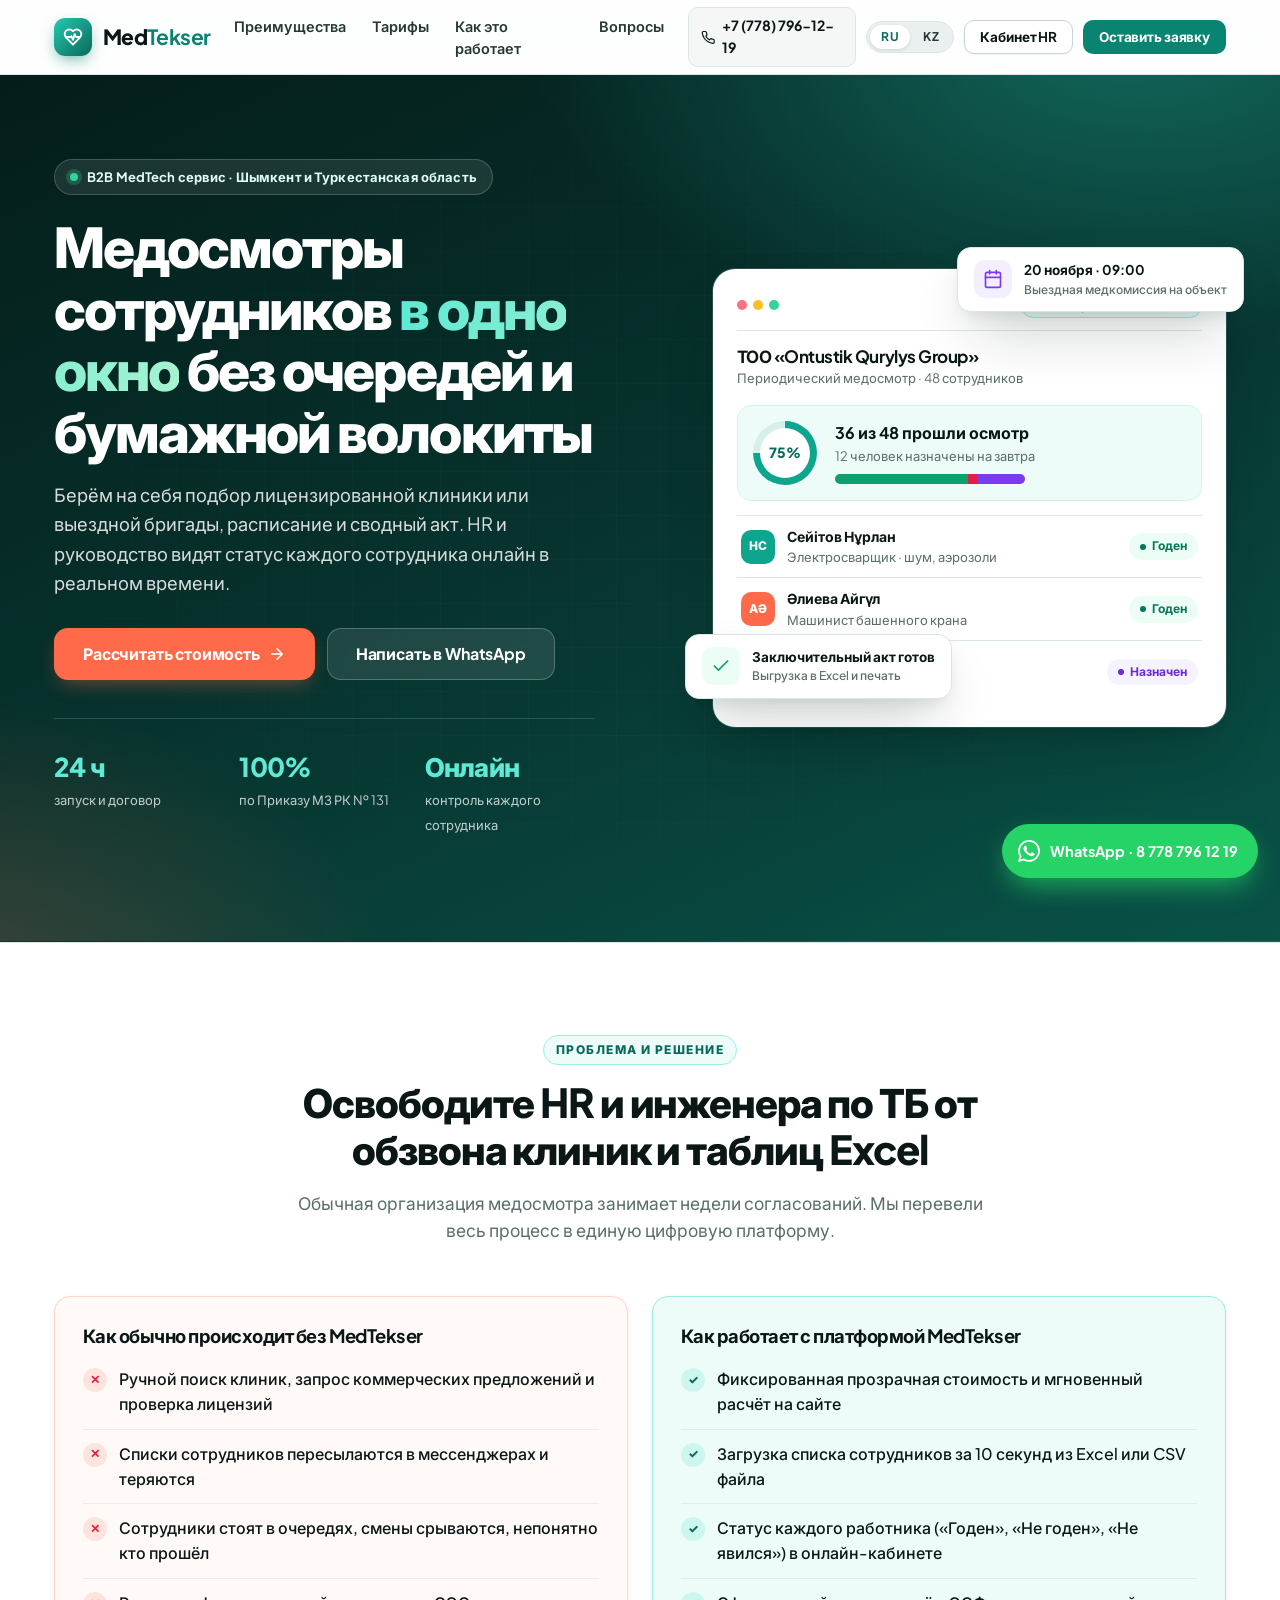
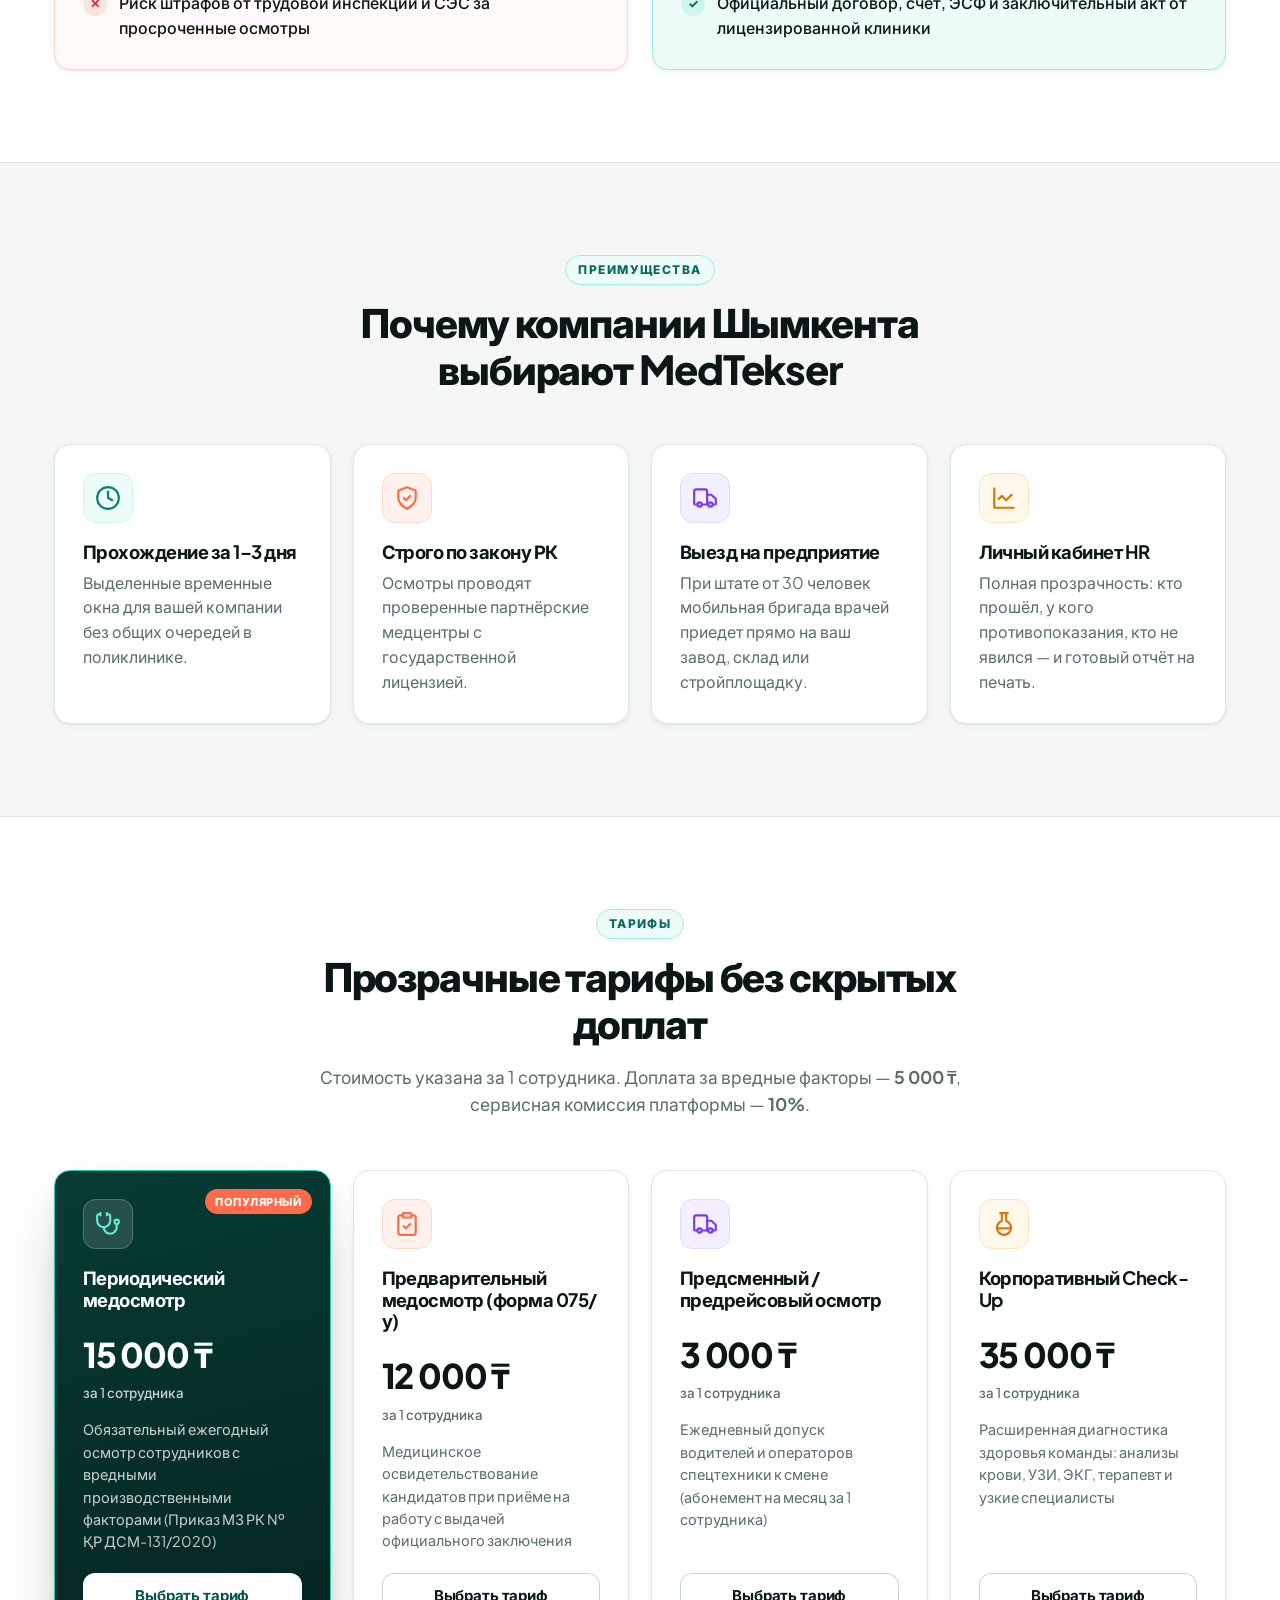
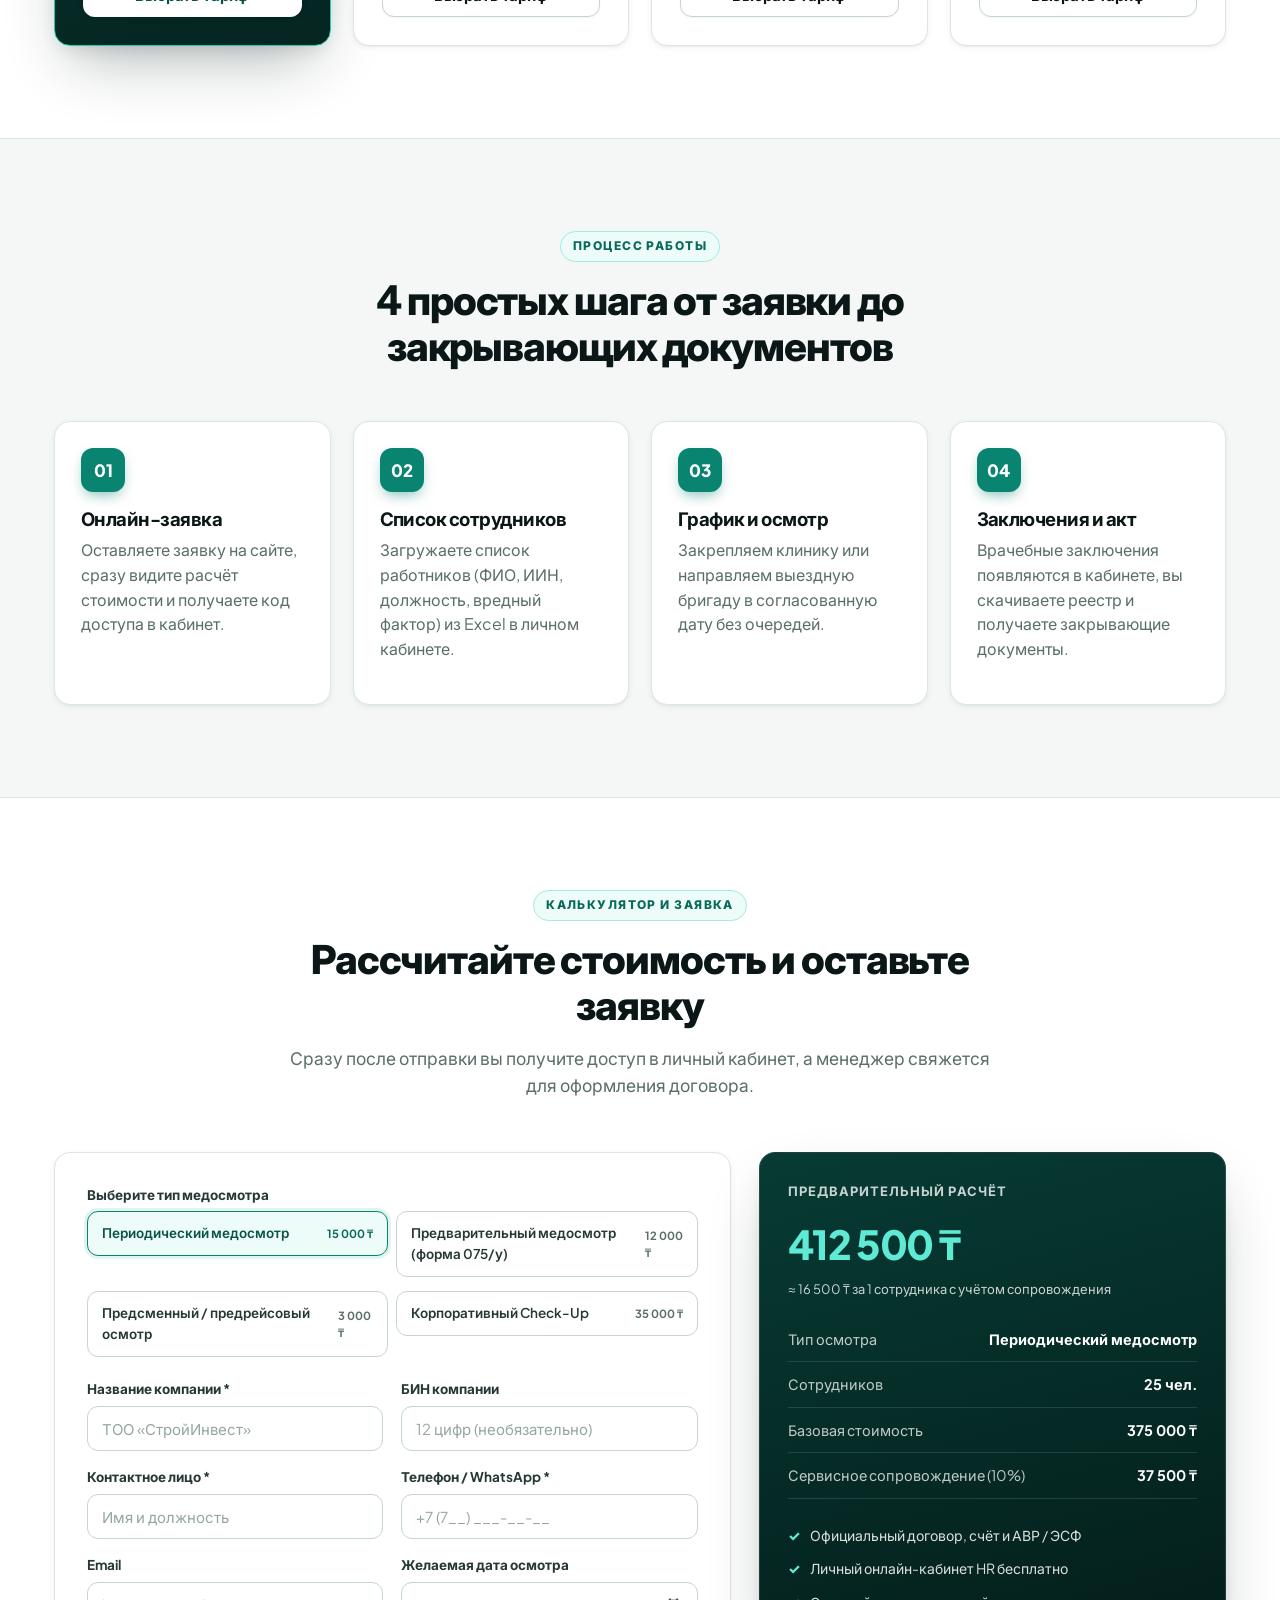
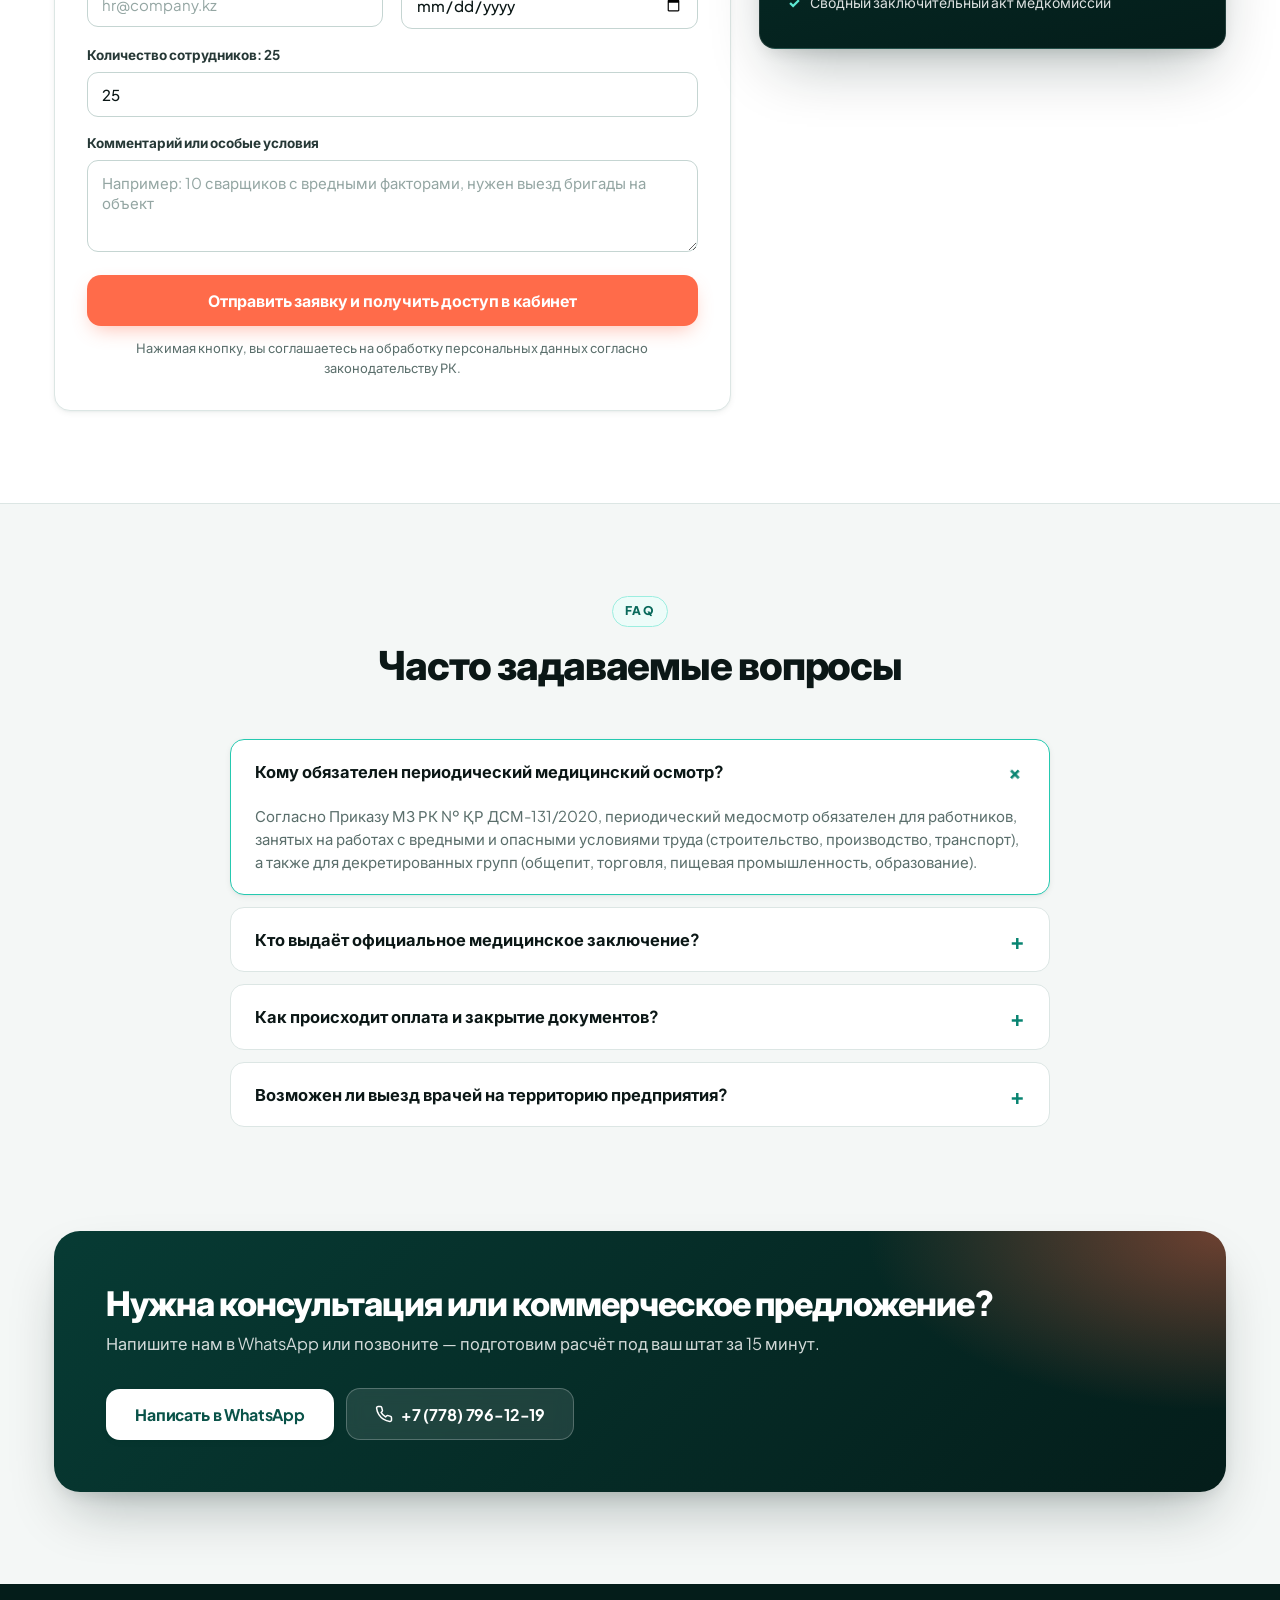
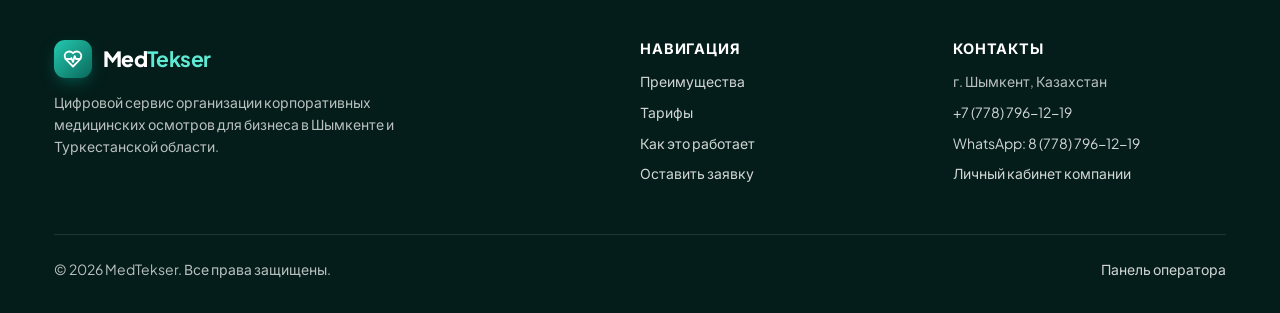
==== commit e527ddb6: "Update index.html" ====
--- a/static/index.html
+++ b/static/index.html
@@ -12,13 +12,13 @@
   <link rel="preconnect" href="https://fonts.googleapis.com" />
   <link rel="preconnect" href="https://fonts.gstatic.com" crossorigin />
   <link href="https://fonts.googleapis.com/css2?family=Inter:wght@400;500;600;700;800&family=Plus+Jakarta+Sans:wght@600;700;800&display=swap" rel="stylesheet" />
-  <link rel="stylesheet" href="/style.css" />
+  <link rel="stylesheet" href="./style.css" />
 </head>
 <body>
   <!-- ============ HEADER ============ -->
   <header class="site-header" id="header">
     <div class="container">
-      <a href="/" class="logo" data-logo></a>
+      <a href="./" class="logo" data-logo></a>
       <nav class="nav" id="nav">
         <a href="#benefits" data-ru="Преимущества" data-kk="Артықшылықтар">Преимущества</a>
         <a href="#pricing" data-ru="Тарифы" data-kk="Тарифтер">Тарифы</a>
@@ -28,7 +28,7 @@
       <div class="header-cta">
         <a class="header-phone" id="header-phone" href="tel:+77787961219" data-icon="phone" data-size="15">+7 (778) 796-12-19</a>
         <div data-lang-switch></div>
-        <a href="/cabinet" class="btn ghost sm" data-ru="Кабинет HR" data-kk="HR кабинеті">Кабинет HR</a>
+        <a href="./cabinet.html" class="btn ghost sm" data-ru="Кабинет HR" data-kk="HR кабинеті">Кабинет HR</a>
         <a href="#order" class="btn sm" data-ru="Оставить заявку" data-kk="Өтінім қалдыру">Оставить заявку</a>
       </div>
       <button class="burger" id="burger" aria-label="Меню" data-icon="menu" data-size="26"></button>
@@ -385,7 +385,7 @@
     <div class="container">
       <div class="footer-grid">
         <div>
-          <a href="/" class="logo" data-logo></a>
+          <a href="./" class="logo" data-logo></a>
           <p style="margin-top:14px;max-width:360px"
              data-ru="Цифровой сервис организации корпоративных медицинских осмотров для бизнеса в Шымкенте и Туркестанской области."
              data-kk="Шымкент және Түркістан облысындағы бизнеске арналған корпоративтік медициналық тексеруді ұйымдастырудың цифрлық сервисі.">
@@ -407,20 +407,20 @@
             <li data-ru="г. Шымкент, Казахстан" data-kk="Шымкент қ., Қазақстан">г. Шымкент, Казахстан</li>
             <li><a id="footer-phone" href="tel:+77787961219">+7 (778) 796-12-19</a></li>
             <li><a id="footer-wa" target="_blank" rel="noopener">WhatsApp: 8 (778) 796-12-19</a></li>
-            <li><a href="/cabinet" data-ru="Личный кабинет компании" data-kk="Компанияның жеке кабинеті">Личный кабинет компании</a></li>
+            <li><a href="./cabinet.html" data-ru="Личный кабинет компании" data-kk="Компанияның жеке кабинеті">Личный кабинет компании</a></li>
           </ul>
         </div>
       </div>
       <div class="footer-bottom">
         <span data-ru="© 2026 MedTekser. Все права защищены." data-kk="© 2026 MedTekser. Барлық құқықтар қорғалған.">© 2026 MedTekser. Все права защищены.</span>
-        <a href="/admin" data-ru="Панель оператора" data-kk="Оператор панелі">Панель оператора</a>
+        <a href="./admin.html" data-ru="Панель оператора" data-kk="Оператор панелі">Панель оператора</a>
       </div>
     </div>
   </footer>
 
   <a class="wa-float" id="wa-float" target="_blank" rel="noopener" aria-label="WhatsApp"></a>
 
-  <script src="/common.js"></script>
+  <script src="./common.js"></script>
   <script>
     let CONFIG = null;
     let LAST_ORDER = null;
@@ -464,7 +464,7 @@
     }
 
     function pickExam(key) {
-      const r = form.querySelector('input[name="exam_type"][value="' + key + '"]');
+      const r = form.querySelector(`input[name="exam_type"][value="${key}"]`);
       if (r) { r.checked = true; updateCalc(); }
       $("order").scrollIntoView({ behavior: "smooth" });
     }
@@ -473,26 +473,26 @@
       if (!CONFIG) return;
       const curKey = selectedExam();
       $("pricing-sub").innerHTML = t(
-        'Стоимость указана за 1 сотрудника. Доплата за вредные факторы — <b>' + fmtMoney(CONFIG.harmful_surcharge) + '</b>, сервисная комиссия платформы — <b>' + CONFIG.service_fee_percent + '%</b>.',
-        'Баға 1 қызметкерге көрсетілген. Зиянды фактор үстемесі — <b>' + fmtMoney(CONFIG.harmful_surcharge) + '</b>, платформаның сервис комиссиясы — <b>' + CONFIG.service_fee_percent + '%</b>.'
+        `Стоимость указана за 1 сотрудника. Доплата за вредные факторы — <b>${fmtMoney(CONFIG.harmful_surcharge)}</b>, сервисная комиссия платформы — <b>${CONFIG.service_fee_percent}%</b>.`,
+        `Баға 1 қызметкерге көрсетілген. Зиянды фактор үстемесі — <b>${fmtMoney(CONFIG.harmful_surcharge)}</b>, платформаның сервис комиссиясы — <b>${CONFIG.service_fee_percent}%</b>.`
       );
 
-      $("pricing-grid").innerHTML = Object.entries(CONFIG.exam_types).map(([k, et], i) => 
-        '<div class="card hover price-card reveal in ' + (k === "periodic" ? "featured" : "") + '">' +
-          (k === "periodic" ? '<span class="ribbon">' + t("Популярный", "Танымал") + '</span>' : '') +
-          '<div class="feature-ic ' + (k === "periodic" ? "" : ["", "coral", "violet", "amber"][i]) + '" ' + (k === "periodic" ? 'style="background:rgba(255,255,255,.12);color:#5eead4;border-color:rgba(255,255,255,.2)"' : "") + '>' + icon(EXAM_ICONS[k] || "check", 26) + '</div>' +
-          '<h3>' + esc(examName(et)) + '</h3>' +
-          '<div class="amount">' + fmtMoney(et.price) + '</div>' +
-          '<div class="per">' + t("за 1 сотрудника", "1 қызметкерге") + '</div>' +
-          '<p>' + esc(examDesc(et)) + '</p>' +
-          '<button type="button" class="btn ' + (k === "periodic" ? "white" : "ghost") + ' block" onclick="pickExam(\'' + k + '\')">' + t("Выбрать тариф", "Тарифті таңдау") + '</button>' +
-        '</div>').join("");
-
-      $("exam-chips").innerHTML = Object.entries(CONFIG.exam_types).map(([k, et]) => 
-        '<label class="chip">' +
-          '<input type="radio" name="exam_type" value="' + k + '" ' + (k === curKey ? "checked" : "") + '/>' +
-          '<span>' + esc(examName(et)) + ' <small>' + fmtMoney(et.price) + '</small></span>' +
-        '</label>').join("");
+      $("pricing-grid").innerHTML = Object.entries(CONFIG.exam_types).map(([k, et], i) => `
+        <div class="card hover price-card reveal in ${k === "periodic" ? "featured" : ""}">
+          ${k === "periodic" ? `<span class="ribbon">${t("Популярный", "Танымал")}</span>` : ""}
+          <div class="feature-ic ${k === "periodic" ? "" : ["", "coral", "violet", "amber"][i]}" ${k === "periodic" ? 'style="background:rgba(255,255,255,.12);color:#5eead4;border-color:rgba(255,255,255,.2)"' : ""}>${icon(EXAM_ICONS[k] || "check", 26)}</div>
+          <h3>${esc(examName(et))}</h3>
+          <div class="amount">${fmtMoney(et.price)}</div>
+          <div class="per">${t("за 1 сотрудника", "1 қызметкерге")}</div>
+          <p>${esc(examDesc(et))}</p>
+          <button type="button" class="btn ${k === "periodic" ? "white" : "ghost"} block" onclick="pickExam('${k}')">${t("Выбрать тариф", "Тарифті таңдау")}</button>
+        </div>`).join("");
+
+      $("exam-chips").innerHTML = Object.entries(CONFIG.exam_types).map(([k, et]) => `
+        <label class="chip">
+          <input type="radio" name="exam_type" value="${k}" ${k === curKey ? "checked" : ""}/>
+          <span>${esc(examName(et))} <small>${fmtMoney(et.price)}</small></span>
+        </label>`).join("");
 
       const phone = CONFIG.contact_phone || "+77787961219";
       const msg = t(
@@ -501,15 +501,15 @@
       );
       const wa = waLink(phone, msg);
       $("wa-float").href = wa;
-      $("wa-float").innerHTML = WA_ICON + '<span>WhatsApp · 8 778 796 12 19</span>';
+      $("wa-float").innerHTML = `${WA_ICON}<span>WhatsApp · 8 778 796 12 19</span>`;
       $("hero-wa").href = wa;
       $("cta-wa").href = wa;
       $("footer-wa").href = wa;
       const pretty = fmtPhone(phone);
       $("header-phone").href = "tel:" + phone;
-      $("header-phone").innerHTML = icon("phone", 15) + " " + pretty;
+      $("header-phone").innerHTML = `${icon("phone", 15)} ${pretty}`;
       $("cta-phone").href = "tel:" + phone;
-      $("cta-phone").innerHTML = icon("phone", 18) + " " + pretty;
+      $("cta-phone").innerHTML = `${icon("phone", 18)} ${pretty}`;
       $("footer-phone").href = "tel:" + phone;
       $("footer-phone").textContent = pretty;
 
@@ -518,20 +518,20 @@
     }
 
     function renderOrderSuccess(r) {
-      const link = '/cabinet?id=' + r.id + '&code=' + r.access_code;
-      $("order-success").innerHTML = 
-        '<div class="success-box">' +
-          '<div class="check">' + icon("check", 34, 2.5) + '</div>' +
-          '<h3 style="font-size:24px">' + t("Заявка успешно принята!", "Өтінім сәтті қабылданды!") + '</h3>' +
-          '<p class="muted">' + t("Сохраните данные для входа в личный кабинет вашей компании:", "Компанияңыздың жеке кабинетіне кіру деректерін сақтап қойыңыз:") + '</p>' +
-          '<div>' +
-            '<span class="code-pill"><small>' + t("Номер заявки", "Өтінім нөмірі") + '</small><b>#' + r.id + '</b></span>' +
-            '<span class="code-pill"><small>' + t("Код доступа", "Кіру коды") + '</small><b>' + esc(r.access_code) + '</b></span>' +
-          '</div>' +
-          '<p style="margin-top:22px">' +
-            '<a class="btn lg" href="' + link + '">' + t("Перейти в кабинет и загрузить список", "Кабинетке өтіп, тізімді жүктеу") + ' ' + icon("arrowRight", 18) + '</a>' +
-          '</p>' +
-        '</div>';
+      const link = `./cabinet.html?id=${r.id}&code=${r.access_code}`;
+      $("order-success").innerHTML = `
+        <div class="success-box">
+          <div class="check">${icon("check", 34, 2.5)}</div>
+          <h3 style="font-size:24px">${t("Заявка успешно принята!", "Өтінім сәтті қабылданды!")}</h3>
+          <p class="muted">${t("Сохраните данные для входа в личный кабинет вашей компании:", "Компанияңыздың жеке кабинетіне кіру деректерін сақтап қойыңыз:")}</p>
+          <div>
+            <span class="code-pill"><small>${t("Номер заявки", "Өтінім нөмірі")}</small><b>#${r.id}</b></span>
+            <span class="code-pill"><small>${t("Код доступа", "Кіру коды")}</small><b>${esc(r.access_code)}</b></span>
+          </div>
+          <p style="margin-top:22px">
+            <a class="btn lg" href="${link}">${t("Перейти в кабинет и загрузить список", "Кабинетке өтіп, тізімді жүктеу")} ${icon("arrowRight", 18)}</a>
+          </p>
+        </div>`;
     }
 
     window.onLangChange = renderDynamicI18n;
@@ -551,11 +551,11 @@
       const data = Object.fromEntries(new FormData(form));
       data.exam_type = selectedExam();
       if (!data.company.trim() || !data.contact_name.trim() || !data.phone.trim()) {
-        errBox.innerHTML = '<div class="alert err">' + t("Пожалуйста, заполните название компании, контактное лицо и телефон", "Компания атауын, байланыс тұлғаны және телефонды толтырыңыз") + '</div>';
+        errBox.innerHTML = `<div class="alert err">${t("Пожалуйста, заполните название компании, контактное лицо и телефон", "Компания атауын, байланыс тұлғаны және телефонды толтырыңыз")}</div>`;
         return;
       }
       if (data.phone.replace(/\D/g, "").length < 10) {
-        errBox.innerHTML = '<div class="alert err">' + t("Введите корректный номер телефона", "Телефон нөмірін толық енгізіңіз") + '</div>';
+        errBox.innerHTML = `<div class="alert err">${t("Введите корректный номер телефона", "Телефон нөмірін толық енгізіңіз")}</div>`;
         return;
       }
       const btn = $("submit-btn");
@@ -567,7 +567,7 @@
         renderOrderSuccess(r);
         $("order-success").classList.remove("hidden");
       } catch (err) {
-        errBox.innerHTML = '<div class="alert err">' + esc(err.message) + '</div>';
+        errBox.innerHTML = `<div class="alert err">${esc(err.message)}</div>`;
       } finally {
         setBusy(btn, false);
       }
--- a/static/style.css
+++ b/static/style.css
@@ -0,0 +1,527 @@
+/* =========================================================
+   MedTekser — Crisp B2B MedTech Design System (RU / KZ)
+   ========================================================= */
+:root {
+  --brand-50: #edfcf9;
+  --brand-100: #cdf7ee;
+  --brand-200: #9ceee0;
+  --brand-400: #25c9b0;
+  --brand-500: #0ea58e;
+  --brand-600: #088471;
+  --brand-700: #09695b;
+  --brand-800: #0a5349;
+  --brand-900: #072f2a;
+  --brand-950: #041d1a;
+  --coral: #ff6b4a;
+  --coral-dark: #e85332;
+  --ink: #0b1716;
+  --ink-2: #263836;
+  --muted: #5a6e6b;
+  --line: #dce6e4;
+  --line-strong: #c5d5d2;
+  --bg: #f4f7f6;
+  --white: #ffffff;
+  --ok: #0d9f6e;
+  --bad: #e11d48;
+  --warn: #d97706;
+  --violet: #7c3aed;
+  --radius-lg: 22px;
+  --radius: 16px;
+  --radius-sm: 11px;
+  --shadow-xs: 0 1px 2px rgba(7, 47, 42, .05);
+  --shadow-sm: 0 2px 6px rgba(7, 47, 42, .06), 0 1px 2px rgba(7, 47, 42, .04);
+  --shadow: 0 14px 34px -12px rgba(7, 47, 42, .14), 0 4px 12px -4px rgba(7, 47, 42, .06);
+  --shadow-lg: 0 28px 60px -18px rgba(4, 29, 26, .32), 0 8px 20px -8px rgba(4, 29, 26, .16);
+  --font: "Plus Jakarta Sans", "Inter", -apple-system, BlinkMacSystemFont, "Segoe UI", Roboto, sans-serif;
+}
+
+*, *::before, *::after { box-sizing: border-box; }
+html { scroll-behavior: smooth; }
+body {
+  margin: 0;
+  font-family: var(--font);
+  color: var(--ink);
+  background: var(--bg);
+  line-height: 1.55;
+  -webkit-font-smoothing: antialiased;
+  font-size: 16px;
+}
+img, svg { display: block; max-width: 100%; }
+a { color: var(--brand-600); text-decoration: none; transition: color .15s; }
+a:hover { color: var(--brand-700); }
+h1, h2, h3, h4 { line-height: 1.16; letter-spacing: -.028em; margin: 0 0 .45em; color: var(--ink); }
+p { margin: 0 0 1em; }
+.container { max-width: 1220px; margin: 0 auto; padding: 0 24px; }
+.hidden { display: none !important; }
+.muted { color: var(--muted); }
+.small { font-size: 13px; }
+.center { text-align: center; }
+.flex { display: flex; gap: 12px; align-items: center; flex-wrap: wrap; }
+.between { justify-content: space-between; }
+.grow { flex: 1; }
+
+/* ---------- Тіл ауыстырғыш (RU | KZ) ---------- */
+.lang-switch {
+  display: inline-flex;
+  align-items: center;
+  background: #eaf0ef;
+  border: 1px solid var(--line);
+  padding: 3px;
+  border-radius: 999px;
+  gap: 2px;
+}
+.lang-switch.dark {
+  background: rgba(255, 255, 255, .1);
+  border-color: rgba(255, 255, 255, .18);
+}
+.lang-btn {
+  border: 0;
+  background: transparent;
+  color: var(--ink-2);
+  font: 700 12px/1 var(--font);
+  padding: 6px 11px;
+  border-radius: 999px;
+  cursor: pointer;
+  letter-spacing: .04em;
+  transition: all .15s;
+}
+.lang-switch.dark .lang-btn { color: rgba(255, 255, 255, .75); }
+.lang-btn.active {
+  background: var(--white);
+  color: var(--brand-700);
+  box-shadow: 0 1px 3px rgba(0, 0, 0, .12);
+}
+
+/* ---------- Кнопкалар ---------- */
+.btn {
+  display: inline-flex; align-items: center; justify-content: center; gap: 8px;
+  padding: 13px 24px; border-radius: 12px; border: 1px solid transparent;
+  background: var(--brand-600); color: #fff; font: 700 15px/1.1 var(--font);
+  cursor: pointer; transition: transform .15s, box-shadow .18s, background .18s, border-color .18s;
+  white-space: nowrap; letter-spacing: -.01em;
+}
+.btn:hover { color: #fff; background: var(--brand-700); transform: translateY(-1px); box-shadow: 0 10px 22px -8px rgba(8, 132, 113, .55); }
+.btn:active { transform: translateY(0); }
+.btn:disabled { opacity: .6; cursor: wait; transform: none; }
+.btn.coral { background: var(--coral); box-shadow: 0 8px 20px -6px rgba(255, 107, 74, .45); }
+.btn.coral:hover { background: var(--coral-dark); box-shadow: 0 12px 26px -6px rgba(255, 107, 74, .65); }
+.btn.ghost { background: var(--white); color: var(--ink); border-color: var(--line-strong); box-shadow: var(--shadow-xs); }
+.btn.ghost:hover { background: var(--brand-50); color: var(--brand-700); border-color: var(--brand-400); box-shadow: var(--shadow-sm); }
+.btn.light { background: rgba(255, 255, 255, .1); color: #fff; border-color: rgba(255, 255, 255, .24); backdrop-filter: blur(8px); }
+.btn.light:hover { background: rgba(255, 255, 255, .18); border-color: rgba(255, 255, 255, .4); }
+.btn.white { background: #fff; color: var(--brand-800); box-shadow: var(--shadow-sm); }
+.btn.white:hover { background: var(--brand-50); color: var(--brand-900); }
+.btn.sm { padding: 9px 15px; font-size: 13.5px; border-radius: 10px; }
+.btn.lg { padding: 16px 28px; font-size: 16px; border-radius: 14px; }
+.btn.danger { background: #fff; color: var(--bad); border-color: #fecdd3; }
+.btn.danger:hover { background: #fff1f2; color: var(--bad); box-shadow: none; }
+.btn.block { width: 100%; }
+.icon-btn {
+  width: 34px; height: 34px; border-radius: 10px; border: 1px solid var(--line); background: #fff;
+  display: inline-flex; align-items: center; justify-content: center; cursor: pointer; color: var(--muted); transition: all .15s;
+}
+.icon-btn:hover { color: var(--bad); border-color: #fecdd3; background: #fff1f2; }
+
+/* ---------- Header ---------- */
+.site-header {
+  position: sticky; top: 0; z-index: 50;
+  background: rgba(255, 255, 255, .86); backdrop-filter: saturate(180%) blur(16px);
+  border-bottom: 1px solid var(--line); transition: box-shadow .2s, background .2s;
+}
+.site-header.scrolled { background: rgba(255, 255, 255, .96); box-shadow: var(--shadow-sm); }
+.site-header .container { display: flex; align-items: center; height: 74px; gap: 24px; }
+.logo { display: inline-flex; align-items: center; gap: 11px; font-weight: 800; font-size: 21px; color: var(--ink); letter-spacing: -.03em; }
+.logo:hover { color: var(--ink); }
+.logo-mark {
+  width: 38px; height: 38px; border-radius: 11px; display: grid; place-items: center;
+  background: linear-gradient(135deg, var(--brand-400), var(--brand-700)); color: #fff;
+  box-shadow: 0 6px 16px -4px rgba(8, 132, 113, .65);
+}
+.logo b { color: var(--brand-600); }
+.nav { display: flex; gap: 26px; margin-left: auto; }
+.nav a { color: var(--ink-2); font-weight: 600; font-size: 14.5px; }
+.nav a:hover { color: var(--brand-600); }
+.header-cta { display: flex; align-items: center; gap: 10px; }
+.header-phone {
+  display: inline-flex; align-items: center; gap: 7px; font-weight: 700; font-size: 14px;
+  color: var(--ink); padding: 7px 12px; border-radius: 10px; background: var(--bg); border: 1px solid var(--line);
+}
+.header-phone:hover { border-color: var(--brand-400); color: var(--brand-700); }
+.burger { display: none; margin-left: auto; background: none; border: 0; padding: 8px; cursor: pointer; color: var(--ink); }
+
+@media (max-width: 1020px) {
+  .header-phone { display: none; }
+}
+@media (max-width: 880px) {
+  .nav, .header-cta { display: none; }
+  .burger { display: block; }
+  .site-header.open .nav {
+    display: flex; flex-direction: column; position: absolute; top: 74px; left: 0; right: 0;
+    background: #fff; padding: 20px 24px; gap: 16px; border-bottom: 1px solid var(--line); box-shadow: var(--shadow);
+  }
+}
+
+/* ---------- Hero ---------- */
+.hero {
+  position: relative; overflow: hidden; color: #fff;
+  background:
+    radial-gradient(1000px 520px at 88% -5%, rgba(37, 201, 176, .38), transparent 60%),
+    radial-gradient(750px 480px at -5% 105%, rgba(255, 107, 74, .22), transparent 60%),
+    linear-gradient(155deg, #041d1a 0%, #07332e 50%, #095248 100%);
+  padding: 84px 0 104px;
+  border-bottom: 1px solid rgba(255, 255, 255, .08);
+}
+.hero::after {
+  content: ""; position: absolute; inset: 0; pointer-events: none; opacity: .22;
+  background-image:
+    linear-gradient(to right, rgba(255,255,255,.08) 1px, transparent 1px),
+    linear-gradient(to bottom, rgba(255,255,255,.08) 1px, transparent 1px);
+  background-size: 44px 44px;
+  mask-image: radial-gradient(ellipse at center, #000 35%, transparent 80%);
+}
+.hero .container { position: relative; z-index: 1; display: grid; grid-template-columns: 1.08fr .92fr; gap: 56px; align-items: center; }
+.eyebrow {
+  display: inline-flex; align-items: center; gap: 9px; padding: 7px 15px; border-radius: 999px;
+  font-size: 13px; font-weight: 700; background: rgba(255, 255, 255, .09); border: 1px solid rgba(255, 255, 255, .18);
+  letter-spacing: .01em; color: #e2fbf7;
+}
+.eyebrow .dot { width: 8px; height: 8px; border-radius: 50%; background: #34d399; box-shadow: 0 0 0 4px rgba(52, 211, 153, .25); }
+.hero h1 { font-size: clamp(36px, 4.6vw, 56px); font-weight: 800; margin: 20px 0 18px; letter-spacing: -.035em; color: #fff; line-height: 1.1; }
+.hero h1 .hl { background: linear-gradient(90deg, #5eead4, #a7f3d0); -webkit-background-clip: text; background-clip: text; color: transparent; }
+.hero .lead { font-size: 18.5px; color: rgba(255, 255, 255, .84); max-width: 560px; margin-bottom: 30px; line-height: 1.6; }
+.hero .actions { display: flex; gap: 12px; flex-wrap: wrap; }
+.hero-metrics {
+  display: grid; grid-template-columns: repeat(3, 1fr); gap: 16px; margin-top: 38px;
+  padding-top: 28px; border-top: 1px solid rgba(255, 255, 255, .14); max-width: 540px;
+}
+.hero-metrics b { display: block; font-size: 26px; font-weight: 800; color: #5eead4; letter-spacing: -.03em; }
+.hero-metrics span { font-size: 13px; color: rgba(255, 255, 255, .75); }
+
+/* Hero иллюстрациясы — кабинет макеті */
+.mock { position: relative; }
+.mock-window {
+  background: #fff; color: var(--ink); border-radius: 22px; padding: 24px;
+  box-shadow: var(--shadow-lg), 0 0 0 1px rgba(255, 255, 255, .16);
+}
+.mock-top { display: flex; align-items: center; justify-content: space-between; margin-bottom: 16px; padding-bottom: 12px; border-bottom: 1px solid var(--line); }
+.mock-dots { display: flex; gap: 6px; }
+.mock-dots i { width: 10px; height: 10px; border-radius: 50%; }
+.mock-dots i:nth-child(1) { background: #fb7185; } .mock-dots i:nth-child(2) { background: #fbbf24; } .mock-dots i:nth-child(3) { background: #34d399; }
+.mock-tag { font-size: 11px; font-weight: 700; color: var(--brand-700); background: var(--brand-50); border: 1px solid var(--brand-200); padding: 3px 9px; border-radius: 99px; }
+.mock h4 { font-size: 17px; margin: 0 0 2px; }
+.mock .meta { font-size: 13px; color: var(--muted); margin-bottom: 16px; }
+.mock .ring-row { display: flex; align-items: center; gap: 18px; padding: 15px; background: var(--brand-50); border: 1px solid var(--brand-100); border-radius: 14px; margin-bottom: 14px; }
+.ring { --p: 75; width: 64px; height: 64px; border-radius: 50%; display: grid; place-items: center; flex: none;
+  background: conic-gradient(var(--brand-500) calc(var(--p) * 1%), #d7efe9 0); }
+.ring::before { content: attr(data-label); width: 50px; height: 50px; border-radius: 50%; background: #fff; display: grid; place-items: center; font-weight: 800; font-size: 14px; color: var(--brand-700); }
+.mock-row { display: flex; align-items: center; gap: 12px; padding: 10px 4px; border-top: 1px solid var(--line); font-size: 14px; }
+.avatar { width: 34px; height: 34px; border-radius: 10px; display: grid; place-items: center; font-weight: 800; font-size: 12px; color: #fff; flex: none; }
+.float-card {
+  position: absolute; background: #fff; color: var(--ink); border-radius: 14px; padding: 12px 16px;
+  box-shadow: var(--shadow-lg); border: 1px solid var(--line); display: flex; align-items: center; gap: 12px; font-size: 13.5px; font-weight: 700;
+  animation: float 6s ease-in-out infinite;
+}
+.float-card small { display: block; font-weight: 500; color: var(--muted); font-size: 12px; }
+.float-card .ic { width: 38px; height: 38px; border-radius: 11px; display: grid; place-items: center; }
+.float-card.a { left: -28px; bottom: 28px; }
+.float-card.b { right: -18px; top: -22px; animation-delay: -3s; }
+@keyframes float { 0%, 100% { transform: translateY(0); } 50% { transform: translateY(-8px); } }
+
+@media (max-width: 980px) {
+  .hero .container { grid-template-columns: 1fr; }
+  .mock { max-width: 500px; margin: 16px auto 0; }
+  .float-card.a { left: -6px; } .float-card.b { right: -6px; }
+}
+
+/* ---------- Секциялар ---------- */
+.section { padding: 92px 0; }
+.section.white { background: #fff; border-top: 1px solid var(--line); border-bottom: 1px solid var(--line); }
+.section-head { max-width: 700px; margin: 0 auto 52px; text-align: center; }
+.section-head .tag {
+  display: inline-block; font-size: 12px; font-weight: 800; text-transform: uppercase; letter-spacing: .12em;
+  color: var(--brand-700); background: var(--brand-50); border: 1px solid var(--brand-200);
+  padding: 5px 12px; border-radius: 99px; margin-bottom: 14px;
+}
+.section-head h2 { font-size: clamp(28px, 3.5vw, 40px); font-weight: 800; }
+.section-head p { font-size: 17.5px; color: var(--muted); margin-bottom: 0; }
+
+.grid { display: grid; gap: 22px; }
+.g-2 { grid-template-columns: repeat(2, 1fr); }
+.g-3 { grid-template-columns: repeat(3, 1fr); }
+.g-4 { grid-template-columns: repeat(4, 1fr); }
+@media (max-width: 980px) { .g-3, .g-4 { grid-template-columns: repeat(2, 1fr); } }
+@media (max-width: 640px) { .g-2, .g-3, .g-4 { grid-template-columns: 1fr; } .section { padding: 64px 0; } }
+
+.card {
+  background: #fff; border: 1px solid var(--line); border-radius: var(--radius); padding: 28px;
+  box-shadow: var(--shadow-sm); position: relative;
+}
+.card.hover { transition: transform .18s ease, box-shadow .18s ease, border-color .18s ease; }
+.card.hover:hover { transform: translateY(-4px); box-shadow: var(--shadow); border-color: var(--brand-400); }
+.feature-ic {
+  width: 50px; height: 50px; border-radius: 13px; display: grid; place-items: center; margin-bottom: 18px;
+  background: var(--brand-50); color: var(--brand-600); border: 1px solid var(--brand-100);
+}
+.feature-ic.coral { background: #fff1ec; color: var(--coral); border-color: #ffd8cc; }
+.feature-ic.violet { background: #f3efff; color: var(--violet); border-color: #e4d9ff; }
+.feature-ic.amber { background: #fff8eb; color: #d97706; border-color: #fde6b8; }
+.card h3 { font-size: 18.5px; font-weight: 700; }
+.card p:last-child { margin-bottom: 0; }
+
+/* Проблема → шешім */
+.compare { display: grid; grid-template-columns: 1fr 1fr; gap: 24px; }
+.compare .card ul { list-style: none; padding: 0; margin: 0; }
+.compare li { display: flex; align-items: flex-start; gap: 12px; padding: 12px 0; border-bottom: 1px solid rgba(0,0,0,.06); font-weight: 500; }
+.compare li:last-child { border: 0; padding-bottom: 0; }
+.compare .before { background: #fff9f7; border: 1.5px solid #ffd5c8; }
+.compare .after { background: var(--brand-50); border: 1.5px solid var(--brand-200); }
+.compare .x {
+  width: 24px; height: 24px; border-radius: 50%; background: #ffe4de; color: var(--bad);
+  display: inline-grid; place-items: center; font-weight: 800; font-size: 12px; flex: none; margin-top: 1px;
+}
+.compare .v {
+  width: 24px; height: 24px; border-radius: 50%; background: var(--brand-100); color: var(--brand-700);
+  display: inline-grid; place-items: center; font-weight: 800; font-size: 12px; flex: none; margin-top: 1px;
+}
+@media (max-width: 760px) { .compare { grid-template-columns: 1fr; } }
+
+/* Бағалар */
+.price-card { display: flex; flex-direction: column; position: relative; }
+.price-card .amount { font-size: 34px; font-weight: 800; letter-spacing: -.035em; margin: 10px 0 2px; color: var(--ink); }
+.price-card .per { color: var(--muted); font-size: 13.5px; margin-bottom: 14px; font-weight: 500; }
+.price-card p { color: var(--muted); font-size: 14.5px; flex: 1; margin-bottom: 20px; }
+.price-card.featured {
+  background: linear-gradient(165deg, #073b34 0%, #052521 100%);
+  color: #fff; border: 1.5px solid var(--brand-400); box-shadow: var(--shadow-lg);
+}
+.price-card.featured h3, .price-card.featured .amount { color: #fff; }
+.price-card.featured p, .price-card.featured .per { color: rgba(255, 255, 255, .78); }
+.price-card .ribbon {
+  position: absolute; top: 18px; right: 18px; background: var(--coral); color: #fff;
+  font-size: 11px; font-weight: 800; padding: 4px 10px; border-radius: 999px; text-transform: uppercase; letter-spacing: .05em;
+}
+
+/* Қадамдар */
+.steps { position: relative; }
+.step {
+  background: #fff; border: 1px solid var(--line); border-radius: var(--radius);
+  padding: 26px; box-shadow: var(--shadow-sm); position: relative;
+}
+.step .num {
+  width: 44px; height: 44px; border-radius: 12px; display: grid; place-items: center; margin-bottom: 16px;
+  background: var(--brand-600); color: #fff; font-weight: 800; font-size: 17px;
+  box-shadow: 0 6px 14px -4px rgba(8, 132, 113, .55);
+}
+
+/* Өтінім формасы */
+.order-wrap { display: grid; grid-template-columns: 1.42fr .98fr; gap: 28px; align-items: start; }
+@media (max-width: 980px) { .order-wrap { grid-template-columns: 1fr; } }
+.summary {
+  position: sticky; top: 96px;
+  background: linear-gradient(165deg, #073b34 0%, #041d1a 100%);
+  color: #fff; border: 1px solid rgba(255,255,255,.12); box-shadow: var(--shadow-lg);
+}
+.summary .line { display: flex; justify-content: space-between; gap: 12px; padding: 11px 0; border-bottom: 1px solid rgba(255, 255, 255, .12); font-size: 14.5px; }
+.summary .line span { color: rgba(255, 255, 255, .75); }
+.summary .total { font-size: 40px; font-weight: 800; letter-spacing: -.035em; margin: 12px 0 4px; color: #5eead4; }
+.summary ul { list-style: none; padding: 0; margin: 20px 0 0; font-size: 14px; color: rgba(255, 255, 255, .86); }
+.summary li { display: flex; gap: 10px; padding: 6px 0; align-items: center; }
+.summary li i { color: #5eead4; font-style: normal; font-weight: 800; }
+
+/* ---------- Формалар ---------- */
+.form-grid { display: grid; grid-template-columns: 1fr 1fr; gap: 0 18px; }
+.form-grid .full { grid-column: 1 / -1; }
+@media (max-width: 640px) { .form-grid { grid-template-columns: 1fr; } }
+.field { margin-bottom: 16px; }
+label, .label { display: block; font-weight: 700; font-size: 13.5px; margin-bottom: 6px; color: var(--ink-2); }
+input, select, textarea {
+  width: 100%; padding: 12px 14px; border: 1.5px solid var(--line-strong); border-radius: var(--radius-sm);
+  font: 500 15px var(--font); color: var(--ink); background: #fff; transition: border-color .15s, box-shadow .15s;
+}
+input::placeholder, textarea::placeholder { color: #94a6a3; font-weight: 400; }
+input:hover, select:hover, textarea:hover { border-color: #9fb5b1; }
+input:focus, select:focus, textarea:focus { outline: none; border-color: var(--brand-500); box-shadow: 0 0 0 4px rgba(14, 165, 142, .16); }
+textarea { min-height: 92px; resize: vertical; }
+select {
+  appearance: none;
+  background-image: url("data:image/svg+xml,%3Csvg xmlns='http://www.w3.org/2000/svg' width='14' height='14' fill='none' stroke='%23263836' stroke-width='2.2' viewBox='0 0 24 24'%3E%3Cpath d='m6 9 6 6 6-6'/%3E%3C/svg%3E");
+  background-repeat: no-repeat; background-position: right 13px center; padding-right: 38px;
+}
+.hp { position: absolute; left: -9999px; }
+.chips { display: grid; grid-template-columns: repeat(2, 1fr); gap: 8px; }
+@media (max-width: 560px) { .chips { grid-template-columns: 1fr; } }
+.chip input { display: none; }
+.chip span {
+  display: flex; align-items: center; justify-content: space-between; gap: 8px;
+  padding: 11px 14px; border: 1.5px solid var(--line-strong); border-radius: 11px;
+  font-size: 13.5px; font-weight: 600; cursor: pointer; transition: all .15s; background: #fff; color: var(--ink-2);
+}
+.chip span small { color: var(--muted); font-weight: 700; }
+.chip input:checked + span {
+  border-color: var(--brand-600); background: var(--brand-50); color: var(--brand-800);
+  box-shadow: 0 0 0 3px rgba(14, 165, 142, .12);
+}
+.chip input:checked + span small { color: var(--brand-700); }
+
+/* ---------- Хабарламалар ---------- */
+.alert { padding: 13px 16px; border-radius: var(--radius-sm); margin: 14px 0; font-size: 14.5px; font-weight: 500; display: flex; gap: 12px; }
+.alert.ok { background: #ecfdf5; border: 1px solid #a7f3d0; color: #065f46; }
+.alert.err { background: #fff1f2; border: 1px solid #fecdd3; color: #9f1239; }
+.success-box { text-align: center; padding: 20px 0; }
+.success-box .check { width: 70px; height: 70px; border-radius: 50%; background: #ecfdf5; color: var(--ok); display: grid; place-items: center; margin: 0 auto 18px; border: 2px solid #a7f3d0; }
+.code-pill { display: inline-flex; flex-direction: column; padding: 12px 22px; background: var(--bg); border: 1.5px dashed var(--brand-500); border-radius: 14px; margin: 6px; }
+.code-pill small { color: var(--muted); font-size: 12px; font-weight: 600; }
+.code-pill b { font-size: 22px; letter-spacing: .08em; font-family: ui-monospace, Menlo, monospace; color: var(--brand-800); }
+
+.toast-wrap { position: fixed; bottom: 24px; left: 50%; transform: translateX(-50%); z-index: 100; display: flex; flex-direction: column; gap: 8px; }
+.toast { background: var(--ink); color: #fff; padding: 12px 20px; border-radius: 12px; font-size: 14px; font-weight: 600; box-shadow: var(--shadow-lg); animation: toastIn .25s ease; }
+.toast.err { background: var(--bad); }
+@keyframes toastIn { from { opacity: 0; transform: translateY(10px); } }
+
+/* ---------- FAQ ---------- */
+.faq { max-width: 820px; margin: 0 auto; }
+.faq details { background: #fff; border: 1px solid var(--line); border-radius: 14px; margin-bottom: 12px; transition: box-shadow .2s, border-color .2s; }
+.faq details[open] { box-shadow: var(--shadow-sm); border-color: var(--brand-400); }
+.faq summary { padding: 19px 24px; font-weight: 700; font-size: 16.5px; cursor: pointer; list-style: none; display: flex; justify-content: space-between; align-items: center; gap: 16px; }
+.faq summary::-webkit-details-marker { display: none; }
+.faq summary::after { content: "+"; font-size: 22px; font-weight: 700; line-height: 1; color: var(--brand-600); transition: transform .2s; }
+.faq details[open] summary::after { transform: rotate(45deg); }
+.faq details p { padding: 0 24px 20px; margin: 0; color: var(--muted); font-size: 15px; }
+
+/* ---------- CTA ---------- */
+.cta-band {
+  border-radius: 26px; padding: 52px; color: #fff; position: relative; overflow: hidden;
+  background: radial-gradient(600px 300px at 100% 0, rgba(255, 107, 74, .42), transparent 60%), linear-gradient(135deg, #073b34, #041d1a);
+  display: flex; align-items: center; justify-content: space-between; gap: 32px; flex-wrap: wrap;
+  box-shadow: var(--shadow-lg);
+}
+.cta-band h2 { font-size: clamp(26px, 3vw, 34px); font-weight: 800; margin: 0 0 8px; color: #fff; }
+.cta-band p { margin: 0; color: rgba(255, 255, 255, .82); font-size: 16.5px; }
+@media (max-width: 640px) { .cta-band { padding: 34px 24px; } }
+
+/* ---------- Footer ---------- */
+.site-footer { background: var(--brand-950); color: rgba(255, 255, 255, .72); padding: 56px 0 32px; font-size: 14px; }
+.site-footer .logo { color: #fff; } .site-footer .logo b { color: #5eead4; }
+.site-footer a { color: rgba(255, 255, 255, .82); } .site-footer a:hover { color: #5eead4; }
+.footer-grid { display: grid; grid-template-columns: 2fr 1fr 1fr; gap: 40px; margin-bottom: 40px; }
+.footer-grid h4 { color: #fff; font-size: 14.5px; margin-bottom: 14px; text-transform: uppercase; letter-spacing: .06em; }
+.footer-grid ul { list-style: none; padding: 0; margin: 0; } .footer-grid li { margin-bottom: 9px; }
+.footer-bottom { border-top: 1px solid rgba(255, 255, 255, .1); padding-top: 24px; display: flex; justify-content: space-between; flex-wrap: wrap; gap: 12px; }
+@media (max-width: 760px) { .footer-grid { grid-template-columns: 1fr; } }
+
+.wa-float {
+  position: fixed; right: 22px; bottom: 22px; z-index: 60; height: 54px; padding: 0 20px 0 16px; border-radius: 999px;
+  background: #25d366; color: #fff; display: inline-flex; align-items: center; gap: 10px;
+  font-weight: 700; font-size: 14.5px;
+  box-shadow: 0 12px 28px -6px rgba(37, 211, 102, .75);
+  transition: transform .2s, box-shadow .2s;
+}
+.wa-float:hover { transform: translateY(-2px); color: #fff; box-shadow: 0 16px 32px -6px rgba(37, 211, 102, .9); }
+@media (max-width: 560px) { .wa-float span { display: none; } .wa-float { width: 54px; padding: 0; justify-content: center; } }
+
+/* Scroll анимациясы */
+.reveal { opacity: 0; transform: translateY(20px); transition: opacity .55s ease, transform .55s ease; }
+.reveal.in { opacity: 1; transform: none; }
+@media (prefers-reduced-motion: reduce) { .reveal { opacity: 1; transform: none; } .float-card { animation: none; } }
+
+/* =========================================================
+   Қолданба (кабинет / админ)
+   ========================================================= */
+.app-body { background: var(--bg); min-height: 100vh; }
+.auth-screen {
+  min-height: 100vh; display: grid; place-items: center; padding: 24px;
+  background:
+    radial-gradient(900px 500px at 100% 0, rgba(37, 201, 176, .2), transparent 60%),
+    radial-gradient(700px 400px at 0 100%, rgba(255, 107, 74, .12), transparent 60%), var(--bg);
+}
+.auth-card { width: 100%; max-width: 430px; background: #fff; border-radius: 22px; padding: 38px; box-shadow: var(--shadow-lg); border: 1px solid var(--line); }
+.auth-top { display: flex; justify-content: space-between; align-items: center; margin-bottom: 24px; }
+.auth-card h1 { font-size: 24px; margin-bottom: 6px; }
+.auth-card .sub { color: var(--muted); margin-bottom: 24px; font-size: 14.5px; }
+
+.app-header { background: #fff; border-bottom: 1px solid var(--line); position: sticky; top: 0; z-index: 40; }
+.app-header .container { display: flex; align-items: center; height: 68px; gap: 16px; }
+.app-main { padding: 32px 0 64px; }
+.page-title { display: flex; justify-content: space-between; align-items: flex-end; gap: 16px; flex-wrap: wrap; margin-bottom: 26px; }
+.page-title h1 { font-size: 28px; font-weight: 800; margin: 0 0 4px; }
+
+.stat { background: #fff; border: 1px solid var(--line); border-radius: var(--radius); padding: 22px; box-shadow: var(--shadow-sm); position: relative; overflow: hidden; }
+.stat .label { font-size: 13px; color: var(--muted); font-weight: 600; margin-bottom: 8px; display: flex; align-items: center; gap: 8px; }
+.stat .value { font-size: 27px; font-weight: 800; letter-spacing: -.025em; line-height: 1.15; color: var(--ink); }
+.stat .hint { font-size: 13px; color: var(--muted); margin-top: 5px; }
+.stat .s-ic { position: absolute; right: 18px; top: 18px; width: 40px; height: 40px; border-radius: 11px; display: grid; place-items: center; background: var(--brand-50); color: var(--brand-600); border: 1px solid var(--brand-100); }
+.stat .s-ic.coral { background: #fff1ec; color: var(--coral); border-color: #ffd8cc; }
+.stat .s-ic.violet { background: #f3efff; color: var(--violet); border-color: #e4d9ff; }
+.stat .s-ic.amber { background: #fff8eb; color: #d97706; border-color: #fde6b8; }
+
+.panel { background: #fff; border: 1px solid var(--line); border-radius: var(--radius); box-shadow: var(--shadow-sm); overflow: hidden; }
+.panel-head { padding: 18px 24px; border-bottom: 1px solid var(--line); display: flex; justify-content: space-between; align-items: center; gap: 12px; flex-wrap: wrap; background: #fcfdfd; }
+.panel-head h3 { margin: 0; font-size: 16.5px; font-weight: 700; }
+.panel-body { padding: 24px; }
+
+.table-wrap { overflow-x: auto; }
+table { width: 100%; border-collapse: collapse; }
+th, td { text-align: left; padding: 13px 18px; border-bottom: 1px solid var(--line); font-size: 14px; vertical-align: middle; }
+th { font-size: 11.5px; font-weight: 700; text-transform: uppercase; letter-spacing: .06em; color: var(--muted); background: #f8fbfa; }
+tbody tr:last-child td { border-bottom: 0; }
+tr.clickable { cursor: pointer; transition: background .12s; }
+tr.clickable:hover { background: var(--brand-50); }
+td input, td select { padding: 8px 10px; font-size: 13.5px; border-radius: 9px; }
+td select { padding-right: 30px; background-position: right 10px center; }
+.empty { text-align: center; padding: 48px 20px; color: var(--muted); }
+.empty .ic { font-size: 38px; margin-bottom: 8px; }
+
+.badge { display: inline-flex; align-items: center; gap: 6px; padding: 4px 11px; border-radius: 999px; font-size: 12px; font-weight: 700; white-space: nowrap; }
+.badge::before { content: ""; width: 6px; height: 6px; border-radius: 50%; background: currentColor; }
+.badge.new { background: #eff6ff; color: #1d4ed8; }
+.badge.confirmed { background: #fff7ed; color: #c2410c; }
+.badge.scheduled { background: #f5f3ff; color: #6d28d9; }
+.badge.in_progress { background: #ecfeff; color: #0e7490; }
+.badge.done, .badge.fit { background: #ecfdf5; color: #047857; }
+.badge.cancelled, .badge.unfit { background: #fff1f2; color: #be123c; }
+.badge.pending { background: #f3f4f6; color: #374151; }
+.badge.absent { background: #fffbeb; color: #b45309; }
+
+.progress { height: 10px; background: #e8efee; border-radius: 99px; overflow: hidden; display: flex; }
+.progress div { height: 100%; transition: width .35s; }
+.legend { display: flex; gap: 18px; flex-wrap: wrap; font-size: 13px; color: var(--ink-2); margin-top: 14px; font-weight: 500; }
+.legend i { display: inline-block; width: 10px; height: 10px; border-radius: 3px; margin-right: 6px; vertical-align: -1px; }
+
+.dropzone { border: 2px dashed var(--brand-400); border-radius: var(--radius); padding: 28px; text-align: center; background: var(--brand-50); transition: background .15s, border-color .15s; cursor: pointer; display: flex; flex-direction: column; justify-content: center; }
+.dropzone.drag, .dropzone:hover { background: var(--brand-100); border-color: var(--brand-600); }
+.dropzone .ic { color: var(--brand-600); margin: 0 auto 10px; }
+
+.search { position: relative; }
+.search input { padding-left: 38px; min-width: 240px; }
+.search svg { position: absolute; left: 13px; top: 50%; transform: translateY(-50%); color: var(--muted); pointer-events: none; }
+
+/* Админ: бүйір мәзір */
+.admin-layout { display: grid; grid-template-columns: 260px 1fr; min-height: 100vh; }
+.sidebar { background: var(--brand-950); color: rgba(255, 255, 255, .78); padding: 22px 16px; position: sticky; top: 0; height: 100vh; display: flex; flex-direction: column; }
+.sidebar .logo { color: #fff; padding: 0 8px; margin-bottom: 24px; } .sidebar .logo b { color: #5eead4; }
+.side-link { display: flex; align-items: center; gap: 12px; padding: 11px 13px; border-radius: 11px; color: rgba(255, 255, 255, .75); font-weight: 600; font-size: 14.5px; margin-bottom: 4px; cursor: pointer; }
+.side-link:hover { background: rgba(255, 255, 255, .07); color: #fff; }
+.side-link.active { background: rgba(94, 234, 212, .15); color: #5eead4; }
+.side-link .cnt { margin-left: auto; background: var(--coral); color: #fff; font-size: 11px; font-weight: 800; padding: 2px 8px; border-radius: 99px; }
+.sidebar .bottom { margin-top: auto; display: flex; flex-direction: column; gap: 6px; }
+.admin-main { padding: 32px 40px 64px; min-width: 0; }
+@media (max-width: 900px) {
+  .admin-layout { grid-template-columns: 1fr; }
+  .sidebar { position: static; height: auto; flex-direction: row; align-items: center; padding: 12px 16px; gap: 6px; overflow-x: auto; }
+  .sidebar .logo { margin: 0 12px 0 0; }
+  .sidebar .side-link { margin: 0; white-space: nowrap; }
+  .sidebar .bottom { margin: 0 0 0 auto; flex-direction: row; align-items: center; }
+  .admin-main { padding: 24px 16px 48px; }
+}
+
+.detail-grid { display: grid; grid-template-columns: 1.3fr 1fr; gap: 24px; margin-bottom: 24px; }
+@media (max-width: 1000px) { .detail-grid { grid-template-columns: 1fr; } }
+.kv { display: grid; grid-template-columns: 165px 1fr; gap: 10px 16px; font-size: 14.5px; }
+.kv dt { color: var(--muted); font-weight: 500; } .kv dd { margin: 0; font-weight: 600; }
+.back-link { display: inline-flex; align-items: center; gap: 6px; font-weight: 700; margin-bottom: 16px; cursor: pointer; font-size: 14.5px; }
+
+@media print {
+  .app-header, .no-print, .sidebar, .wa-float { display: none !important; }
+  body, .app-body { background: #fff; }
+  .panel, .stat { box-shadow: none; }
+}
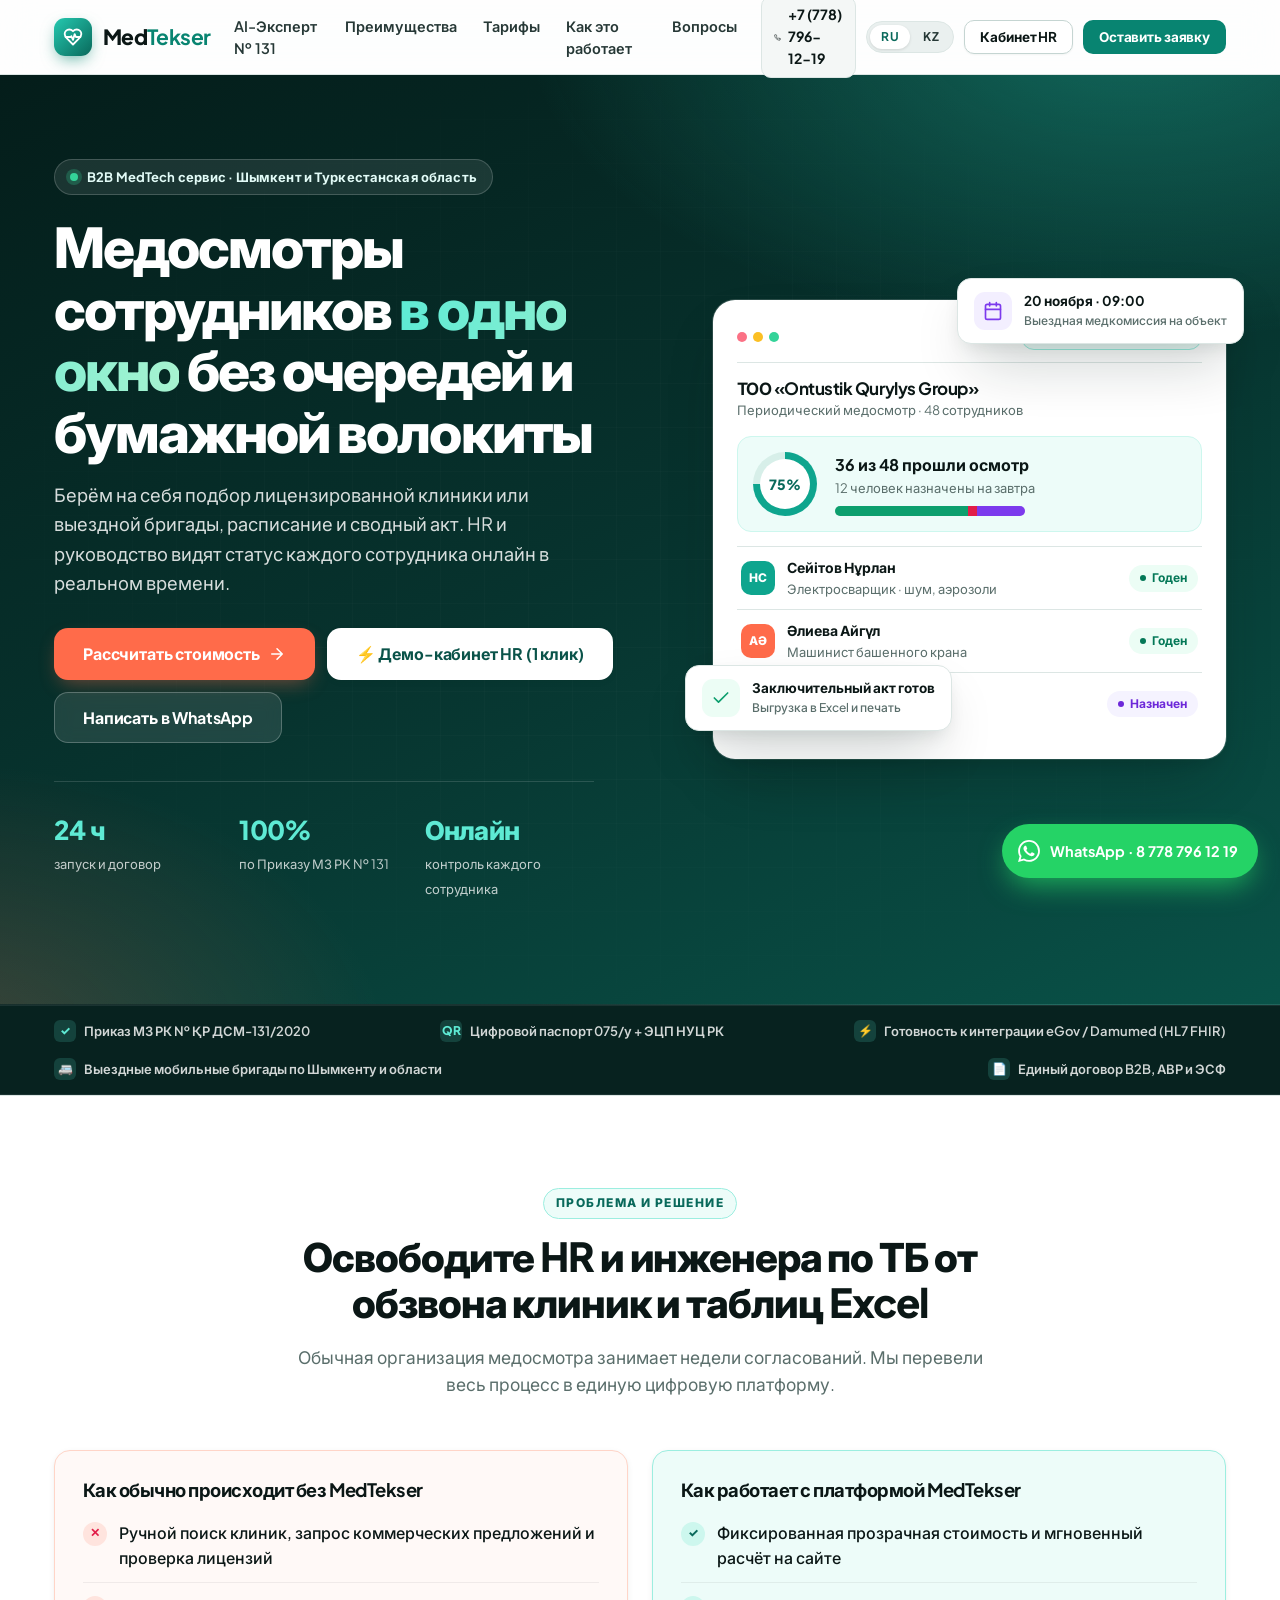
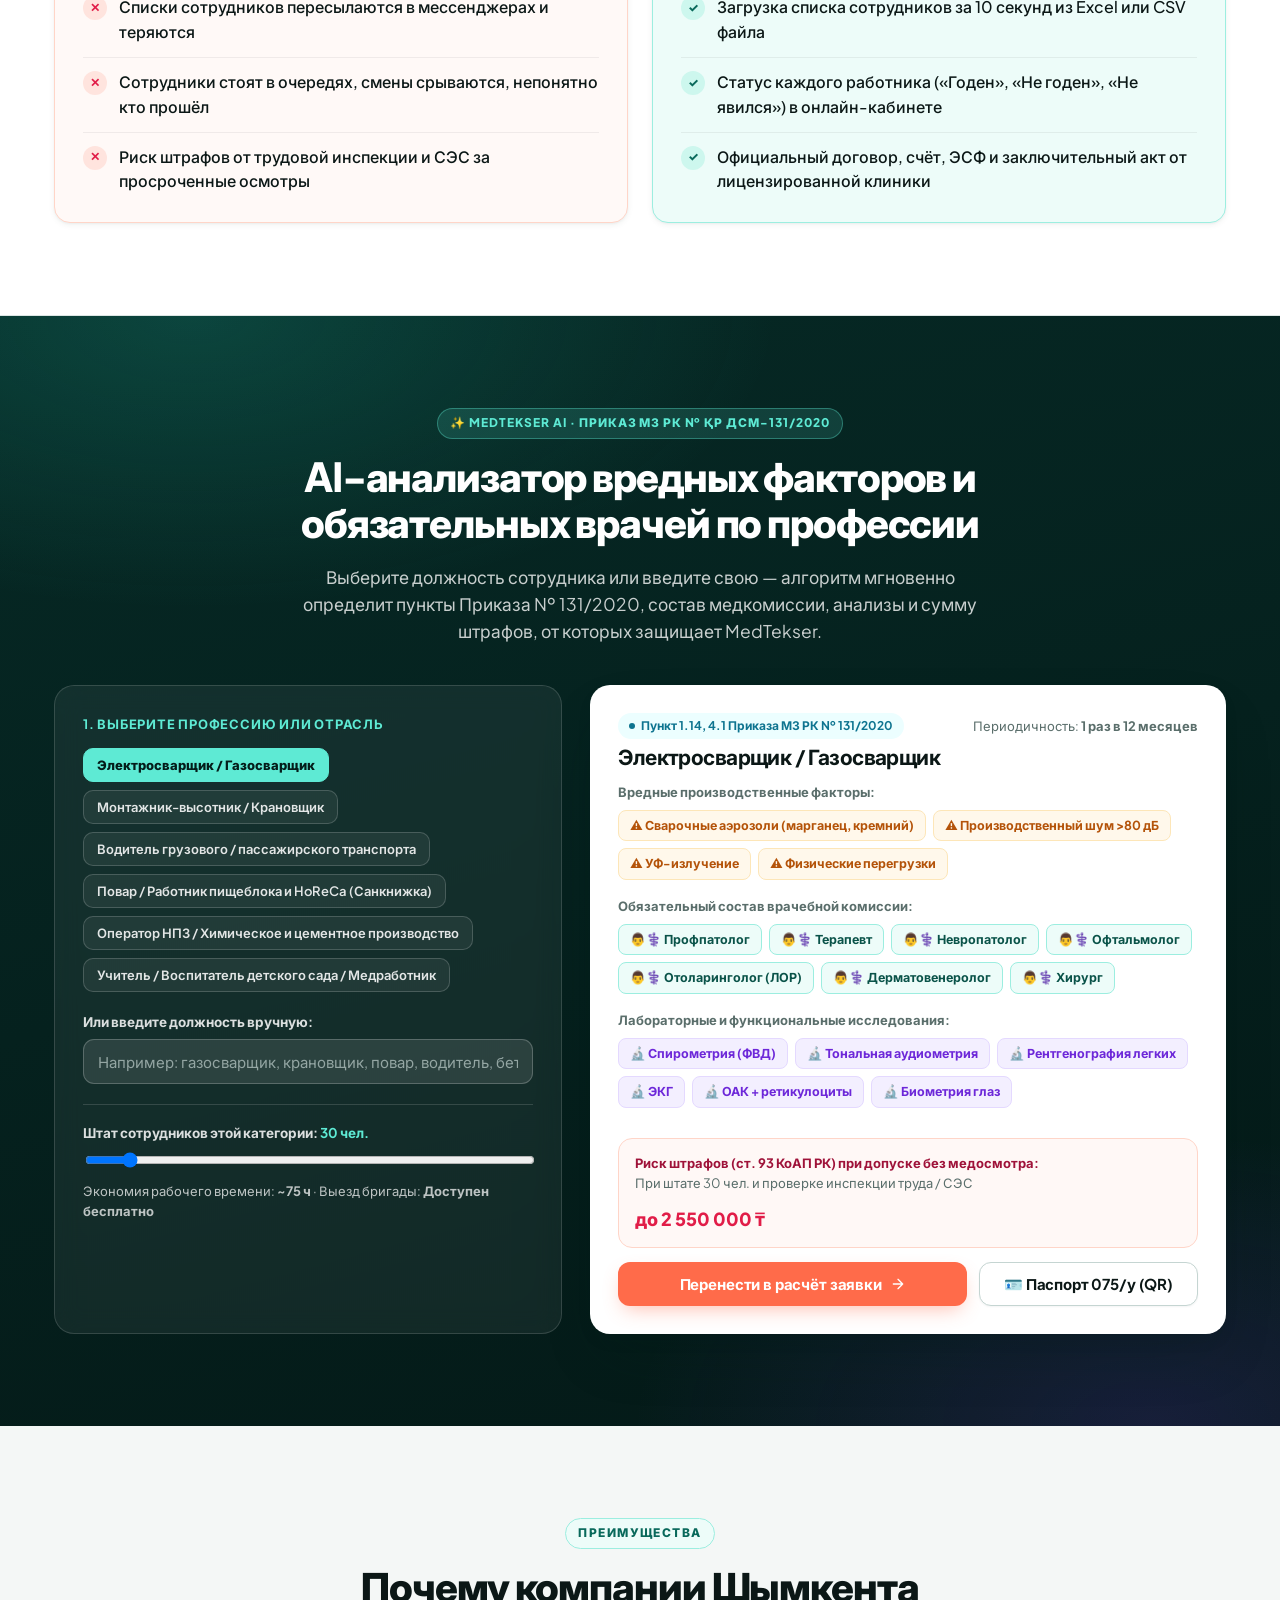
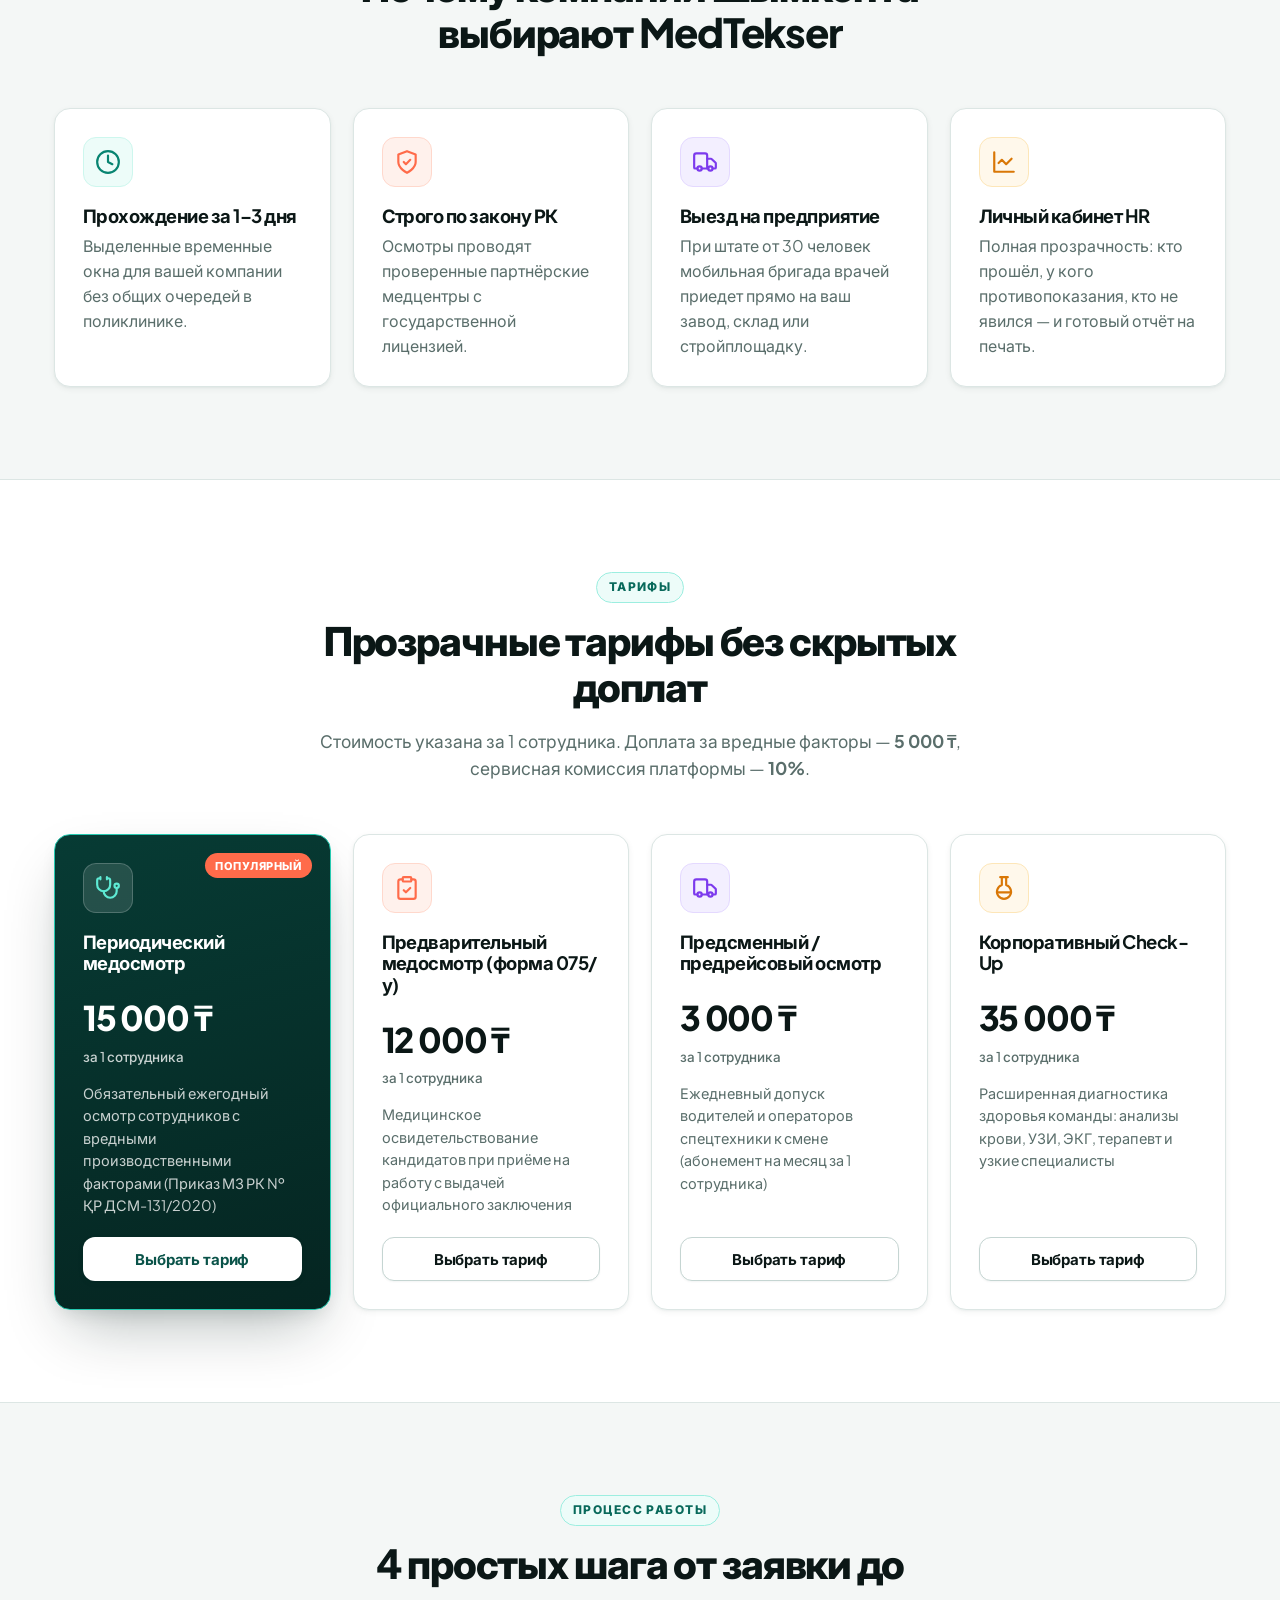
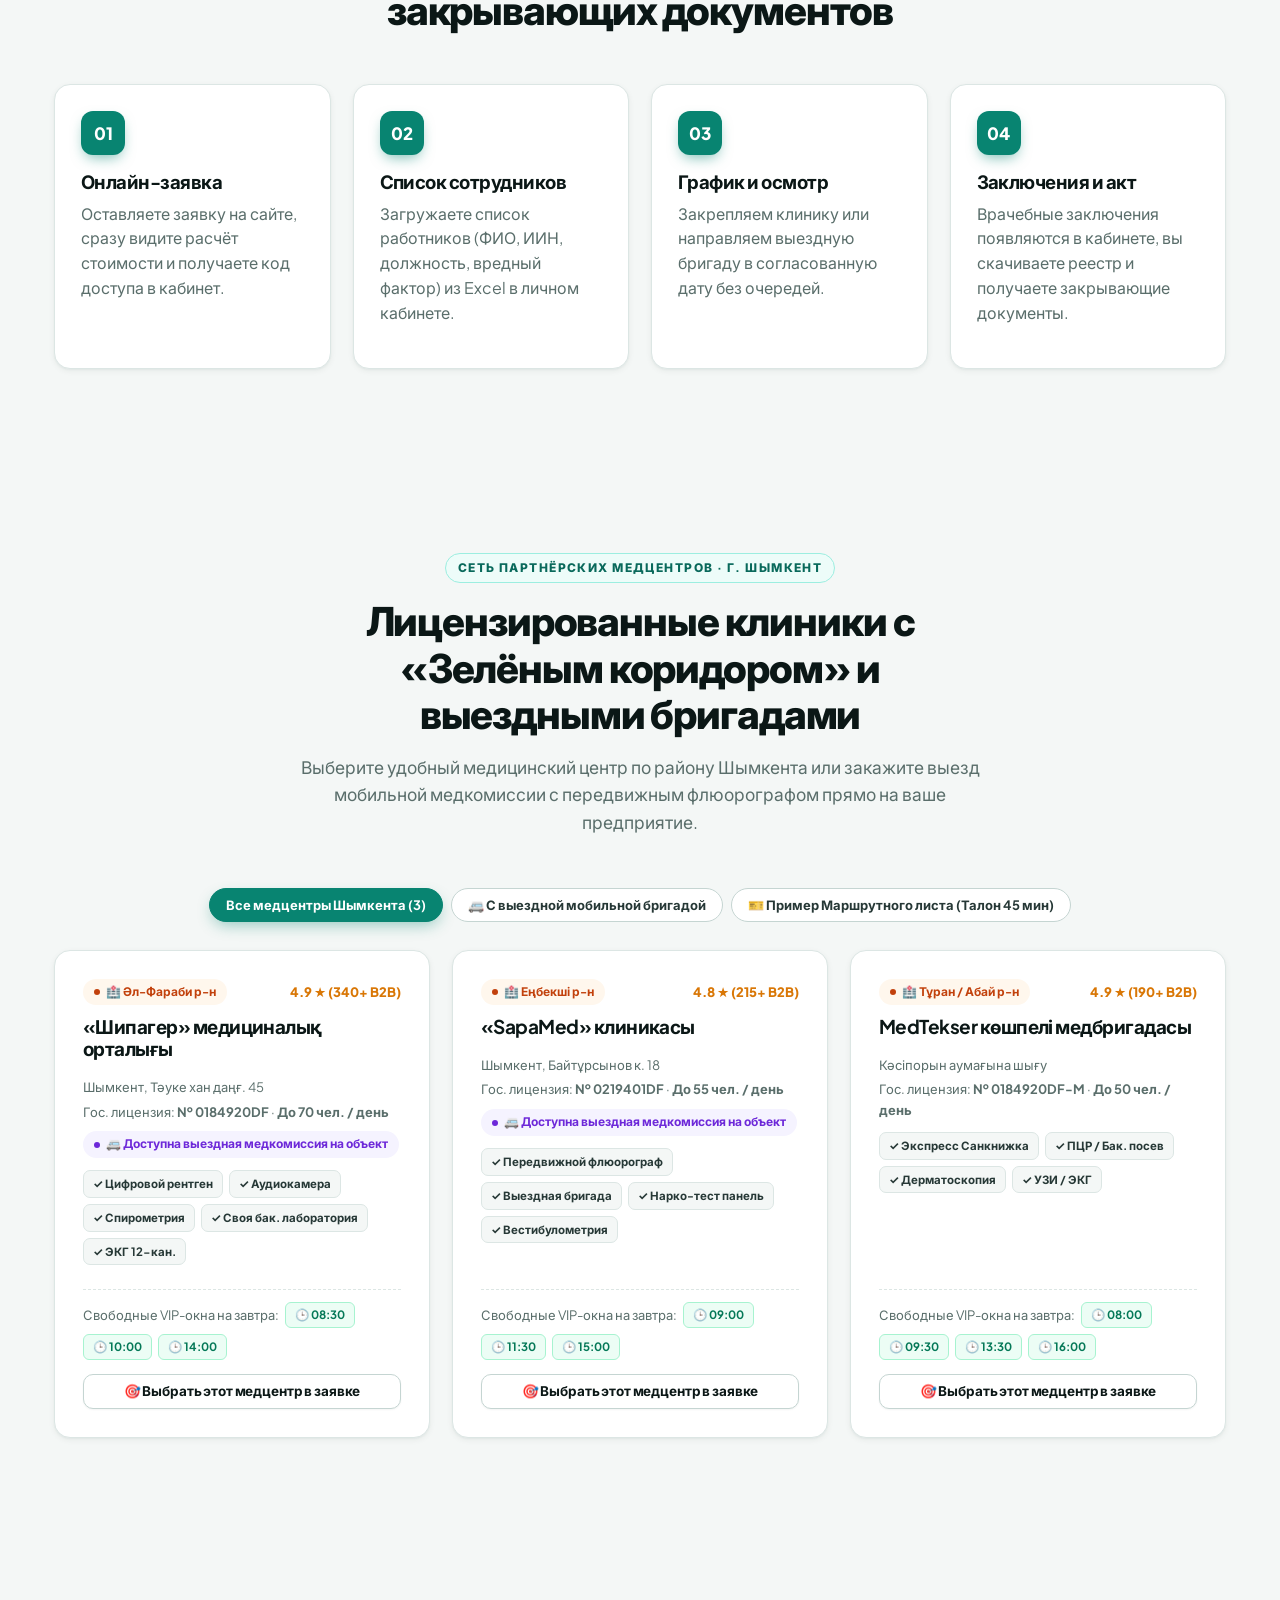
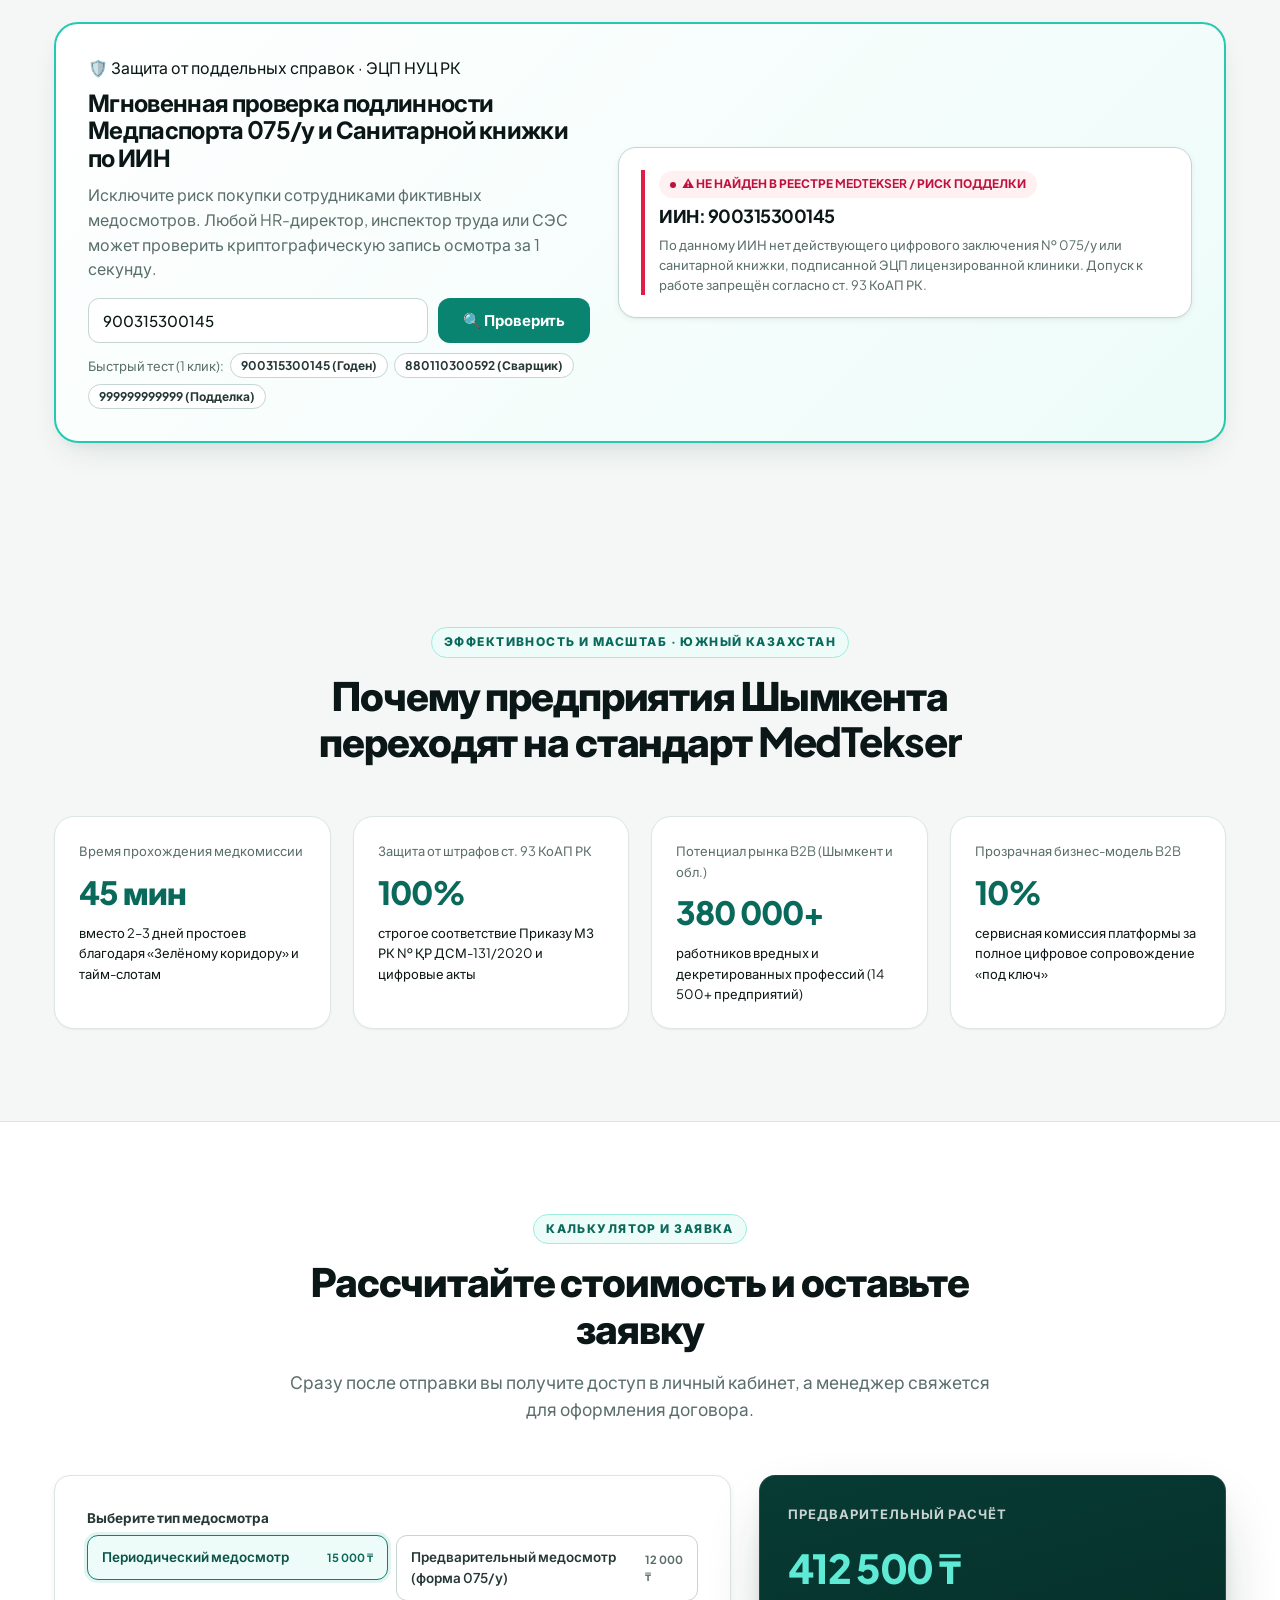
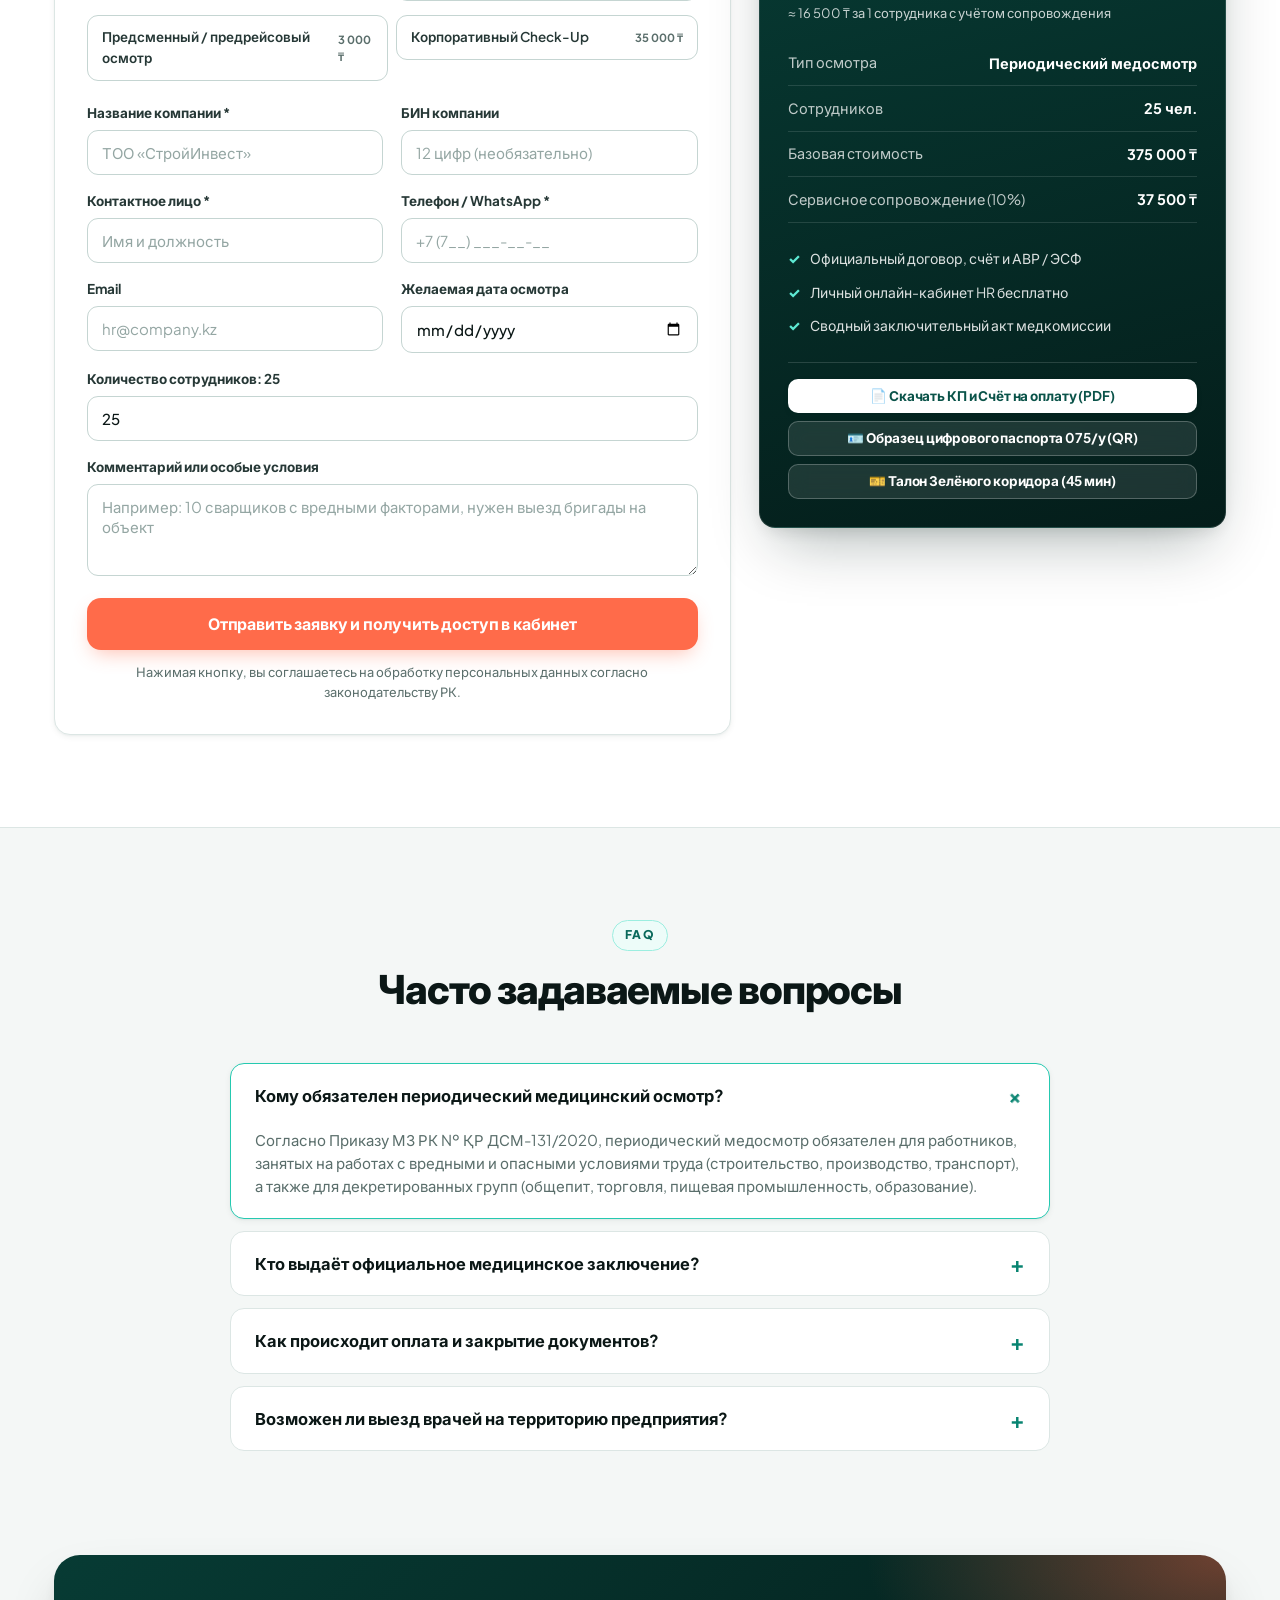
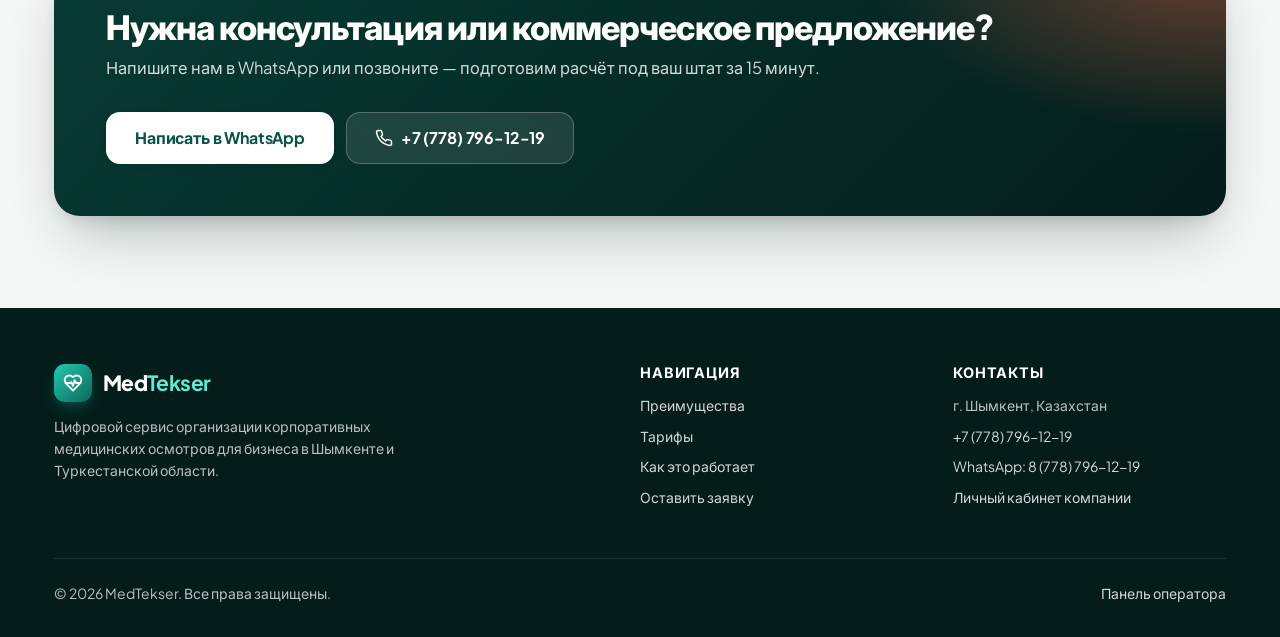
==== commit 8203960a: "Update index.html" ====
--- a/static/index.html
+++ b/static/index.html
@@ -20,6 +20,7 @@
     <div class="container">
       <a href="./" class="logo" data-logo></a>
       <nav class="nav" id="nav">
+        <a href="#ai" data-ru="AI-Эксперт № 131" data-kk="AI-Сарапшы № 131">AI-Эксперт № 131</a>
         <a href="#benefits" data-ru="Преимущества" data-kk="Артықшылықтар">Преимущества</a>
         <a href="#pricing" data-ru="Тарифы" data-kk="Тарифтер">Тарифы</a>
         <a href="#how" data-ru="Как это работает" data-kk="Қалай жұмыс істейді">Как это работает</a>
@@ -49,14 +50,17 @@
           Медосмотры сотрудников <span class="hl">в одно окно</span> без очередей и бумажной волокиты
         </h1>
         <p class="lead"
-           data-ru="Берём на себя подбор лицензированной клиники или выездной бригады, расписание и сводный акт. HR и руководство видят статус каждого сотрудника онлайн в реальном времени."
-           data-kk="Лицензиясы бар клиниканы немесе көшпелі бригаданы таңдауды, кесте құруды және қорытынды актіні өз мойнымызға аламыз. HR мен басшылық әр қызметкердің мәртебесін нақты уақытта онлайн көреді.">
+            data-ru="Берём на себя подбор лицензированной клиники или выездной бригады, расписание и сводный акт. HR и руководство видят статус каждого сотрудника онлайн в реальном времени."
+            data-kk="Лицензиясы бар клиниканы немесе көшпелі бригаданы таңдауды, кесте құруды және қорытынды актіні өз мойнымызға аламыз. HR мен басшылық әр қызметкердің мәртебесін нақты уақытта онлайн көреді.">
           Берём на себя подбор лицензированной клиники или выездной бригады, расписание и сводный акт. HR и руководство видят статус каждого сотрудника онлайн в реальном времени.
         </p>
         <div class="actions">
           <a href="#order" class="btn coral lg">
             <span data-ru="Рассчитать стоимость" data-kk="Құнын есептеу">Рассчитать стоимость</span>
             <span data-icon="arrowRight" data-size="18"></span>
+          </a>
+          <a href="./cabinet.html?id=1&code=DEMO12" class="btn white lg">
+            <span data-ru="⚡ Демо-кабинет HR (1 клик)" data-kk="⚡ Демо HR кабинеті (1 клик)">⚡ Демо-кабинет HR (1 клик)</span>
           </a>
           <a id="hero-wa" class="btn light lg" target="_blank" rel="noopener">
             <span data-ru="Написать в WhatsApp" data-kk="WhatsApp-қа жазу">Написать в WhatsApp</span>
@@ -133,6 +137,17 @@
     </div>
   </section>
 
+  <!-- ============ ЭКОЖҮЙЕ ЖӘНЕ СТАНДАРТТАР ЖОЛАҒЫ ============ -->
+  <div class="trust-ribbon">
+    <div class="container trust-items">
+      <div class="trust-item"><i>✓</i> <span data-ru="Приказ МЗ РК № ҚР ДСМ-131/2020" data-kk="ҚР ДСМ № 131/2020 бұйрығы">Приказ МЗ РК № ҚР ДСМ-131/2020</span></div>
+      <div class="trust-item"><i>QR</i> <span data-ru="Цифровой паспорт 075/у + ЭЦП НУЦ РК" data-kk="Цифрлық 075/е паспорты + ҚР ҰКО ЭЦҚ">Цифровой паспорт 075/у + ЭЦП НУЦ РК</span></div>
+      <div class="trust-item"><i>⚡</i> <span data-ru="Готовность к интеграции eGov / Damumed (HL7 FHIR)" data-kk="eGov / Damumed (HL7 FHIR) интеграциясына дайын">Готовность к интеграции eGov / Damumed (HL7 FHIR)</span></div>
+      <div class="trust-item"><i>🚐</i> <span data-ru="Выездные мобильные бригады по Шымкенту и области" data-kk="Шымкент пен облыс бойынша көшпелі мобильді бригадалар">Выездные мобильные бригады по Шымкенту и области</span></div>
+      <div class="trust-item"><i>📄</i> <span data-ru="Единый договор B2B, АВР и ЭСФ" data-kk="Бірыңғай B2B шарт, ОЖА және ЭШФ">Единый договор B2B, АВР и ЭСФ</span></div>
+    </div>
+  </div>
+
   <!-- ============ МӘСЕЛЕ → ШЕШІМ ============ -->
   <section class="section white">
     <div class="container">
@@ -170,6 +185,54 @@
     </div>
   </section>
 
+  <!-- ============ AI-САРАПШЫ (ПРИКАЗ МЗ РК № 131/2020) ============ -->
+  <section class="section ai-section" id="ai">
+    <div class="container">
+      <div class="section-head reveal" style="margin-bottom:40px">
+        <span class="ai-badge">✨ MedTekser AI · Приказ МЗ РК № ҚР ДСМ-131/2020</span>
+        <h2 data-ru="AI-анализатор вредных факторов и обязательных врачей по профессии"
+            data-kk="Мамандық бойынша зиянды факторлар мен міндетті дәрігерлердің AI-талдаушысы">
+          AI-анализатор вредных факторов и обязательных врачей по профессии
+        </h2>
+        <p style="color:rgba(255,255,255,.78)"
+            data-ru="Выберите должность сотрудника или введите свою — алгоритм мгновенно определит пункты Приказа № 131/2020, состав медкомиссии, анализы и сумму штрафов, от которых защищает MedTekser."
+            data-kk="Қызметкер лауазымын таңдаңыз немесе өзіңіз жазыңыз — алгоритм № 131/2020 бұйрық тармақтарын, медкомиссия құрамын, талдауларды және MedTekser қорғайтын айыппұл сомасын лезде анықтайды.">
+          Выберите должность сотрудника или введите свою — алгоритм мгновенно определит пункты Приказа № 131/2020, состав медкомиссии, анализы и сумму штрафов, от которых защищает MedTekser.
+        </p>
+      </div>
+
+      <div class="ai-grid reveal">
+        <div class="ai-panel">
+          <label style="color:#5eead4;font-size:13px;text-transform:uppercase;letter-spacing:.06em"
+                 data-ru="1. Выберите профессию или отрасль" data-kk="1. Мамандықты немесе саланы таңдаңыз">
+            1. Выберите профессию или отрасль
+          </label>
+          <div class="prof-pills" id="ai-pills"></div>
+
+          <div style="margin-top:20px">
+            <label style="color:rgba(255,255,255,.85)" data-ru="Или введите должность вручную:" data-kk="Немесе лауазымды қолмен жазыңыз:">Или введите должность вручную:</label>
+            <input id="ai-custom-input"
+                   data-ph-ru="Например: газосварщик, крановщик, повар, водитель, бетонщик…"
+                   data-ph-kk="Мысалы: дәнекерлеуші, краншы, аспаз, жүргізуші, бетоншы…"
+                   placeholder="Например: газосварщик, крановщик, повар, водитель, бетонщик…"
+                   style="background:rgba(255,255,255,.1);border-color:rgba(255,255,255,.22);color:#fff" />
+          </div>
+
+          <div style="margin-top:20px;padding-top:18px;border-top:1px solid rgba(255,255,255,.14)">
+            <label style="color:rgba(255,255,255,.85)">
+              <span data-ru="Штат сотрудников этой категории:" data-kk="Осы санаттағы қызметкерлер саны:">Штат сотрудников этой категории:</span>
+              <b id="ai-staff-label" style="color:#5eead4">30</b>
+            </label>
+            <input type="range" id="ai-staff-range" min="5" max="300" step="5" value="30" style="padding:0;background:transparent;border:0" />
+            <div class="small" style="color:rgba(255,255,255,.72);margin-top:6px" id="ai-roi-note"></div>
+          </div>
+        </div>
+
+        <div class="ai-result-card" id="ai-result"></div>
+      </div>
+    </div>
+  </section>
+
   <!-- ============ АРТЫҚШЫЛЫҚТАР ============ -->
   <section class="section" id="benefits">
     <div class="container">
@@ -241,6 +304,103 @@
           <div class="num">04</div>
           <h3 data-ru="Заключения и акт" data-kk="Қорытынды және акт">Заключения и акт</h3>
           <p class="muted" data-ru="Врачебные заключения появляются в кабинете, вы скачиваете реестр и получаете закрывающие документы." data-kk="Дәрігер қорытындылары кабинетте шығады, тізілімді жүктеп, жабу құжаттарын аласыз.">Врачебные заключения появляются в кабинете, вы скачиваете реестр и получаете закрывающие документы.</p>
+        </div>
+      </div>
+    </div>
+  </section>
+
+  <!-- ============ СЕРІКТЕС КЛИНИКАЛАР ХАБЫ (ШЫМКЕНТ) ============ -->
+  <section class="section alt" id="clinics">
+    <div class="container">
+      <div class="section-head reveal">
+        <span class="tag" data-ru="Сеть партнёрских медцентров · г. Шымкент" data-kk="Серіктес медорталықтар желісі · Шымкент қ.">Сеть партнёрских медцентров · г. Шымкент</span>
+        <h2 data-ru="Лицензированные клиники с «Зелёным коридором» и выездными бригадами"
+            data-kk="«Жасыл дәлізі» және көшпелі бригадалары бар лицензияланған клиникалар">
+          Лицензированные клиники с «Зелёным коридором» и выездными бригадами
+        </h2>
+        <p data-ru="Выберите удобный медицинский центр по району Шымкента или закажите выезд мобильной медкомиссии с передвижным флюорографом прямо на ваше предприятие."
+           data-kk="Шымкент ауданы бойынша ыңғайлы медициналық орталықты таңдаңыз немесе жылжымалы флюорографы бар көшпелі медкомиссияны кәсіпорынға шақырыңыз.">
+          Выберите удобный медицинский центр по району Шымкента или закажите выезд мобильной медкомиссии с передвижным флюорографом прямо на ваше предприятие.
+        </p>
+      </div>
+
+      <div class="clinic-filter-bar reveal" id="clinic-filters">
+        <button type="button" class="filter-chip active" onclick="filterClinics('all')" data-ru="Все медцентры Шымкента (3)" data-kk="Шымкенттің барлық медорталығы (3)">Все медцентры Шымкента (3)</button>
+        <button type="button" class="filter-chip" onclick="filterClinics('mobile')" data-ru="🚐 С выездной мобильной бригадой" data-kk="🚐 Көшпелі мобильді бригадасы бар">🚐 С выездной мобильной бригадой</button>
+        <button type="button" class="filter-chip" onclick="previewSampleRouteSheet()" data-ru="🎫 Пример Маршрутного листа (Талон 45 мин)" data-kk="🎫 Маршруттық парақ үлгісі (45 мин талон)">🎫 Пример Маршрутного листа (Талон 45 мин)</button>
+      </div>
+
+      <div class="grid g-3 reveal" id="clinics-grid"></div>
+    </div>
+  </section>
+
+  <!-- ============ АНТИ-ФАЛЬСИФИКАТ: РЕЕСТР ПРОВЕРКИ 075/У И САНКНИЖЕК ============ -->
+  <section class="section" id="verify">
+    <div class="container">
+      <div class="verify-card reveal">
+        <div class="verify-grid">          <div>
+            <span class="tag" data-ru="🛡️ Защита от поддельных справок · ЭЦП НУЦ РК" data-kk="🛡️ Жалған анықтамалардан қорғау · ҚР ҰКО ЭЦҚ">🛡️ Защита от поддельных справок · ЭЦП НУЦ РК</span>
+            <h2 style="margin-top:8px"
+                data-ru="Мгновенная проверка подлинности Медпаспорта 075/у и Санитарной книжки по ИИН"
+                data-kk="ЖСН бойынша 075/е Медпаспорты мен Санитарлық кітапшаның түпнұсқалығын лезде тексеру">
+              Мгновенная проверка подлинности Медпаспорта 075/у и Санитарной книжки по ИИН
+            </h2>
+            <p class="muted"
+               data-ru="Исключите риск покупки сотрудниками фиктивных медосмотров. Любой HR-директор, инспектор труда или СЭС может проверить криптографическую запись осмотра за 1 секунду."
+               data-kk="Қызметкерлердің жалған медтексеру сатып алу қаупін жойыңыз. Кез келген HR-директор, еңбек инспекторы немесе СЭС тексеру жазбасын 1 секундта тексере алады.">
+              Исключите риск покупки сотрудниками фиктивных медосмотров. Любой HR-директор, инспектор труда или СЭС может проверить криптографическую запись осмотра за 1 секунду.
+            </p>
+            <div class="verify-input-row">
+              <input id="verify-iin-input" maxlength="12" inputmode="numeric" value="900315300145"
+                     data-ph-ru="Введите ИИН сотрудника (12 цифр)…"
+                     data-ph-kk="Қызметкердің ЖСН-ін енгізіңіз (12 сан)…"
+                     placeholder="Введите ИИН сотрудника (12 цифр)…" />
+              <button type="button" class="btn" onclick="verifyIin()" data-ru="🔍 Проверить" data-kk="🔍 Тексеру">🔍 Проверить</button>
+            </div>
+            <div class="flex" style="gap:6px;margin-top:10px">
+              <span class="small muted" data-ru="Быстрый тест (1 клик):" data-kk="Жылдам тест (1 клик):">Быстрый тест (1 клик):</span>
+              <button type="button" class="filter-chip" style="padding:4px 10px;font-size:12px" onclick="quickVerify('900315300145')">900315300145 (Годен)</button>
+              <button type="button" class="filter-chip" style="padding:4px 10px;font-size:12px" onclick="quickVerify('880110300592')">880110300592 (Сварщик)</button>
+              <button type="button" class="filter-chip" style="padding:4px 10px;font-size:12px" onclick="quickVerify('999999999999')" data-ru="999999999999 (Подделка)" data-kk="999999999999 (Жалған)">999999999999 (Подделка)</button>
+            </div>
+          </div>
+
+          <div class="verify-res-box" id="verify-result-box"></div>
+        </div>
+      </div>
+    </div>
+  </section>
+
+  <!-- ============ ЭКОНОМИКА И МАСШТАБ PRO (MEDTECH BATTLE) ============ -->
+  <section class="section alt" id="impact">
+    <div class="container">
+      <div class="section-head reveal">
+        <span class="tag" data-ru="Эффективность и масштаб · Южный Казахстан" data-kk="Тиімділік және ауқым · Оңтүстік Қазақстан">Эффективность и масштаб · Южный Казахстан</span>
+        <h2 data-ru="Почему предприятия Шымкента переходят на стандарт MedTekser"
+            data-kk="Неліктен Шымкент кәсіпорындары MedTekser стандартына көшуде">
+          Почему предприятия Шымкента переходят на стандарт MedTekser
+        </h2>
+      </div>
+      <div class="grid g-4 reveal">
+        <div class="metric-card">
+          <div class="small muted" data-ru="Время прохождения медкомиссии" data-kk="Медкомиссиядан өту уақыты">Время прохождения медкомиссии</div>
+          <div class="big-num">45 мин</div>
+          <div class="small" data-ru="вместо 2–3 дней простоев благодаря «Зелёному коридору» и тайм-слотам" data-kk="«Жасыл дәліз» бен уақыт слоттары арқылы 2–3 күннің орнына">вместо 2–3 дней простоев благодаря «Зелёному коридору» и тайм-слотам</div>
+        </div>
+        <div class="metric-card">
+          <div class="small muted" data-ru="Защита от штрафов ст. 93 КоАП РК" data-kk="ҚР ӘҚБтК 93-бап айыппұлынан қорғау">Защита от штрафов ст. 93 КоАП РК</div>
+          <div class="big-num">100%</div>
+          <div class="small" data-ru="строгое соответствие Приказу МЗ РК № ҚР ДСМ-131/2020 и цифровые акты" data-kk="ҚР ДСМ № 131/2020 бұйрығына толық сәйкестік және цифрлық актілер">строгое соответствие Приказу МЗ РК № ҚР ДСМ-131/2020 и цифровые акты</div>
+        </div>
+        <div class="metric-card">
+          <div class="small muted" data-ru="Потенциал рынка B2B (Шымкент и обл.)" data-kk="B2B нарық әлеуеті (Шымкент пен обл.)">Потенциал рынка B2B (Шымкент и обл.)</div>
+          <div class="big-num">380 000+</div>
+          <div class="small" data-ru="работников вредных и декретированных профессий (14 500+ предприятий)" data-kk="зиянды және декреттелген мамандық қызметкерлері (14 500+ кәсіпорын)">работников вредных и декретированных профессий (14 500+ предприятий)</div>
+        </div>
+        <div class="metric-card">
+          <div class="small muted" data-ru="Прозрачная бизнес-модель B2B" data-kk="Ашық B2B бизнес-модель">Прозрачная бизнес-модель B2B</div>
+          <div class="big-num">10%</div>
+          <div class="small" data-ru="сервисная комиссия платформы за полное цифровое сопровождение «под ключ»" data-kk="толық цифрлық сүйемелдеу үшін платформаның сервистік комиссиясы">сервисная комиссия платформы за полное цифровое сопровождение «под ключ»</div>
         </div>
       </div>
     </div>
@@ -319,6 +479,17 @@
             <li><i>✓</i> <span data-ru="Личный онлайн-кабинет HR бесплатно" data-kk="HR жеке онлайн-кабинеті тегін">Личный онлайн-кабинет HR бесплатно</span></li>
             <li><i>✓</i> <span data-ru="Сводный заключительный акт медкомиссии" data-kk="Медкомиссияның жиынтық қорытынды актісі">Сводный заключительный акт медкомиссии</span></li>
           </ul>
+          <div style="margin-top:18px;padding-top:16px;border-top:1px solid rgba(255,255,255,.14);display:flex;flex-direction:column;gap:8px">
+            <button type="button" class="btn white sm block" onclick="openCalcInvoice()">
+              <span data-ru="📄 Скачать КП и Счёт на оплату (PDF)" data-kk="📄 КҰ мен Төлем шотын жүктеу (PDF)">📄 Скачать КП и Счёт на оплату (PDF)</span>
+            </button>
+            <button type="button" class="btn light sm block" onclick="previewSampleMedPass()">
+              <span data-ru="🪪 Образец цифрового паспорта 075/у (QR)" data-kk="🪪 Цифрлық 075/е медпаспорт үлгісі (QR)">🪪 Образец цифрового паспорта 075/у (QR)</span>
+            </button>
+            <button type="button" class="btn light sm block" onclick="previewSampleRouteSheet()">
+              <span data-ru="🎫 Талон Зелёного коридора (45 мин)" data-kk="🎫 Жасыл дәліз талоны (45 мин)">🎫 Талон Зелёного коридора (45 мин)</span>
+            </button>
+          </div>
         </aside>
       </div>
     </div>
@@ -534,7 +705,280 @@
         </div>`;
     }
 
-    window.onLangChange = renderDynamicI18n;
+    let SELECTED_PROF_KEY = "welder";
+
+    function renderAiSection() {
+      const pillsBox = $("ai-pills");
+      if (!pillsBox || typeof AI_PROFESSIONS === "undefined") return;
+      pillsBox.innerHTML = AI_PROFESSIONS.map((p) => `
+        <button type="button" class="prof-pill ${p.key === SELECTED_PROF_KEY ? "active" : ""}" onclick="selectAiProf('${p.key}')">
+          ${esc(LANG === "kk" ? p.title_kk : p.title_ru)}
+        </button>`).join("");
+
+      const customQ = ($("ai-custom-input")?.value || "").trim();
+      const prof = customQ ? analyzeProfession(customQ) : analyzeProfession(SELECTED_PROF_KEY);
+      const staff = Math.max(1, parseInt($("ai-staff-range")?.value) || 30);
+      $("ai-staff-label").textContent = staff + " " + t("чел.", "адам");
+
+      const hoursSaved = Math.round(staff * 2.5);
+      const fineRisk = staff * 85000;
+      $("ai-roi-note").innerHTML = t(
+        `Экономия рабочего времени: <b>~${hoursSaved} ч</b> · Выезд бригады: <b>${staff >= 30 ? "Доступен бесплатно" : "от 30 чел."}</b>`,
+        `Жұмыс уақытын үнемдеу: <b>~${hoursSaved} сағ</b> · Көшпелі бригада: <b>${staff >= 30 ? "Тегін қолжетімді" : "30 адамнан бастап"}</b>`
+      );
+
+      const factors = LANG === "kk" ? prof.factors_kk : prof.factors_ru;
+      const doctors = LANG === "kk" ? prof.doctors_kk : prof.doctors_ru;
+      const tests = LANG === "kk" ? prof.tests_kk : prof.tests_ru;
+      const title = LANG === "kk" ? prof.title_kk : prof.title_ru;
+      const freq = LANG === "kk" ? prof.freq_kk : prof.freq_ru;
+
+      $("ai-result").innerHTML = `
+        <div>
+          <div class="flex between" style="margin-bottom:6px">
+            <span class="badge in_progress">${esc(prof.clause)}</span>
+            <span class="small muted">${t("Периодичность:", "Жиілігі:")} <b>${esc(freq)}</b></span>
+          </div>
+          <h3>${esc(title)}</h3>
+
+          <div class="small muted" style="margin-top:12px;font-weight:700">${t("Вредные производственные факторы:", "Зиянды өндірістік факторлар:")}</div>
+          <div class="ai-tags">${factors.map((f) => `<span class="ai-tag warn">⚠️ ${esc(f)}</span>`).join("")}</div>
+
+          <div class="small muted" style="font-weight:700">${t("Обязательный состав врачебной комиссии:", "Міндетті дәрігерлік комиссия құрамы:")}</div>
+          <div class="ai-tags">${doctors.map((d) => `<span class="ai-tag">👨⚕️ ${esc(d)}</span>`).join("")}</div>
+
+          <div class="small muted" style="font-weight:700">${t("Лабораторные и функциональные исследования:", "Зертханалық және функционалдық зерттеулер:")}</div>
+          <div class="ai-tags">${tests.map((ts) => `<span class="ai-tag violet">🔬 ${esc(ts)}</span>`).join("")}</div>
+        </div>
+
+        <div>
+          <div class="fine-box">
+            <div>
+              <div class="small" style="font-weight:700;color:#9f1239">${t("Риск штрафов (ст. 93 КоАП РК) при допуске без медосмотра:", "Медтексерусіз жұмысқа жібергендегі айыппұл тәуекелі (ҚР ӘҚБтК 93-б.):")}</div>
+              <div class="small muted">${t(`При штате ${staff} чел. и проверке инспекции труда / СЭС`, `Штатта ${staff} адам болғанда және еңбек инспекциясы тексергенде`)}</div>
+            </div>
+            <b>до ${fmtMoney(fineRisk)}</b>
+          </div>
+
+          <div class="flex" style="margin-top:14px">
+            <button type="button" class="btn coral grow" onclick="applyAiToOrder('${prof.exam_type}', ${staff}, '${esc(title)}')">
+              ${t("Перенести в расчёт заявки", "Өтінім калькуляторына көшіру")} ${icon("arrowRight", 16)}
+            </button>
+            <button type="button" class="btn ghost" onclick="previewSampleMedPass()">
+              🪪 ${t("Паспорт 075/у (QR)", "075/е Паспорты (QR)")}
+            </button>
+          </div>
+        </div>`;
+    }
+
+    function selectAiProf(key) {
+      SELECTED_PROF_KEY = key;
+      if ($("ai-custom-input")) $("ai-custom-input").value = "";
+      renderAiSection();
+    }
+
+    function applyAiToOrder(examType, staff, profTitle) {
+      form.employees_count.value = staff;
+      const r = form.querySelector(`input[name="exam_type"][value="${examType}"]`);
+      if (r) r.checked = true;
+      form.comment.value = t(
+        `Категория по Приказу № 131/2020: ${profTitle} (${staff} чел.)`,
+        `№ 131/2020 бұйрық бойынша санат: ${profTitle} (${staff} адам)`
+      );
+      updateCalc();
+      $("order").scrollIntoView({ behavior: "smooth" });
+    }
+
+    function openCalcInvoice() {
+      const key = selectedExam();
+      const et = CONFIG ? CONFIG.exam_types[key] : { name: "Периодический медосмотр", price: 15000 };
+      const count = Math.max(1, parseInt(form.employees_count.value) || 25);
+      const sub = et.price * count;
+      const fee = Math.round(sub * 0.1);
+      openOfficialDocModal("invoice", {
+        id: 105,
+        company: form.company.value.trim() || t("ТОО «Ваша Компания»", "ЖШС «Сіздің Компания»"),
+        bin: form.bin.value.trim() || "190440012345",
+        exam_name: examName(et),
+        exam_name_ru: et.name_ru || et.name,
+        exam_name_kk: et.name_kk || et.name,
+        employees_count: count,
+        price: { per_employee: et.price, subtotal: sub, service_fee: fee, total: sub + fee },
+      });
+    }
+
+    function previewSampleMedPass() {
+      openMedPassportModal(
+        {
+          id: 1,
+          full_name: "Сейітов Нұрлан Асқарұлы",
+          iin: "900101300123",
+          position: t("Электросварщик 5 разряда", "5-разрядты электрдәнекерлеуші"),
+          harmful_factor: t("Сварочные аэрозоли, производственный шум", "Дәнекерлеу аэрозолі, өндірістік шу"),
+          status: "fit",
+          conclusion: t("Годен к работе электросварщиком без ограничений (Приказ МЗ РК № 131/2020)", "Шектеусіз электрдәнекерлеуші болып жұмыс істеуге жарамды (ҚР ДСМ № 131/2020 бұйрығы)"),
+        },
+        {
+          id: 1,
+          company: "ТОО «Ontustik Qurylys Group»",
+          clinic: { name: "ТОО «Shymkent MedCenter Pro» (Гос. лицензия № 21004512)" },
+        }
+      );
+    }
+
+    function previewSampleRouteSheet() {
+      openRouteSheetModal(
+        {
+          id: 1,
+          full_name: "Әбдірахманов Нұрлан Серікұлы",
+          iin: "900315300145",
+          position: t("Инженер по ТБ и ОТ", "ЕҚ және ТҚ инженері"),
+        },
+        {
+          id: 1,
+          company: "ЖШС «Ontustik Qurylys Group»",
+          scheduled_date: new Date(Date.now() + 864e5).toISOString().slice(0, 10),
+          clinic: { name: "ТОО «Shymkent MedCenter Pro»", address: "г. Шымкент, пр. Тауке хана, 45" },
+        }
+      );
+    }
+
+    let CLINIC_FILTER = "all";
+    function filterClinics(mode) {
+      CLINIC_FILTER = mode;
+      document.querySelectorAll("#clinic-filters .filter-chip").forEach((b, idx) => {
+        b.classList.toggle("active", (mode === "all" && idx === 0) || (mode === "mobile" && idx === 1));
+      });
+      renderClinicsHub();
+    }
+
+    function selectClinicForOrder(clinicName) {
+      const cur = form.comment.value.trim();
+      const note = t(`Предпочтительная клиника: ${clinicName}`, `Таңдалған клиника: ${clinicName}`);
+      form.comment.value = cur ? `${cur} | ${note}` : note;
+      toast(t(`Выбрана клиника: ${clinicName}`, `Таңдалды: ${clinicName}`));
+      $("order").scrollIntoView({ behavior: "smooth" });
+    }
+
+    function renderClinicsHub() {
+      const box = $("clinics-grid");
+      if (!box) return;
+      const db = loadLocalDb();
+      const list = (db.clinics || []).filter((c) => {
+        const ex = (typeof CLINICS_EXTRA !== "undefined" && CLINICS_EXTRA[c.id]) || {};
+        return CLINIC_FILTER === "mobile" ? ex.mobile : true;
+      });
+      box.innerHTML = list.map((c) => {
+        const ex = (typeof CLINICS_EXTRA !== "undefined" && CLINICS_EXTRA[c.id]) || {};
+        const equip = (LANG === "kk" ? ex.equip_kk : ex.equip_ru) || [];
+        const cap = (LANG === "kk" ? ex.capacity_kk : ex.capacity_ru) || "";
+        const dist = (LANG === "kk" ? ex.district_kk : ex.district_ru) || "";
+        return `
+          <div class="card hover clinic-card" style="display:flex;flex-direction:column;justify-content:space-between">
+            <div>
+              <div class="flex between" style="margin-bottom:10px">
+                <span class="badge confirmed">🏥 ${esc(dist)}</span>
+                <span class="small" style="font-weight:800;color:#d97706">${esc(ex.rating || "4.9 ★")}</span>
+              </div>
+              <h3 style="font-size:19px;margin-bottom:4px">${esc(c.name)}</h3>
+              <div class="muted small">${icon("mapPin", 14)} ${esc(c.address)}</div>
+              <div class="muted small" style="margin-top:4px">${t("Гос. лицензия:", "Мемл. лицензия:")} <b>${esc(c.license)}</b> · <b>${esc(cap)}</b></div>
+              ${ex.mobile ? `<div style="margin-top:8px"><span class="badge scheduled">🚐 ${t("Доступна выездная медкомиссия на объект", "Объектіге көшпелі медкомиссия бар")}</span></div>` : ""}
+              <div class="clinic-equip">
+                ${equip.map((eq) => `<span class="equip-tag">✓ ${esc(eq)}</span>`).join("")}
+              </div>
+            </div>
+            <div>
+              <div class="slot-row">
+                <span class="small muted">${t("Свободные VIP-окна на завтра:", "Ертеңгі бос VIP-уақыттар:")}</span>
+                ${(ex.slots || ["09:00", "11:00"]).map((s) => `<span class="slot-pill">🕒 ${esc(s)}</span>`).join("")}
+              </div>
+              <button type="button" class="btn ghost sm block" style="margin-top:14px" onclick="selectClinicForOrder('${esc(c.name)}')">
+                🎯 ${t("Выбрать этот медцентр в заявке", "Өтінімде осы медорталықты таңдау")}
+              </button>
+            </div>
+          </div>`;
+      }).join("");
+    }
+
+    function quickVerify(iin) {
+      const inp = $("verify-iin-input");
+      if (inp) inp.value = iin;
+      verifyIin();
+    }
+
+    function openVerifiedEmp(empId, mode) {
+      const db = loadLocalDb();
+      const emp = db.employees.find((x) => x.id === empId);
+      if (!emp) return;
+      const req = db.requests.find((r) => r.id === emp.request_id) || db.requests[0];
+      const clinic = req?.clinic_id ? db.clinics.find((c) => c.id === +req.clinic_id) : db.clinics[0];
+      const enrichedReq = { ...req, clinic };
+      if (mode === "ticket") openRouteSheetModal(emp, enrichedReq);
+      else openMedPassportModal(emp, enrichedReq);
+    }
+
+    function verifyIin() {
+      const box = $("verify-result-box");
+      if (!box) return;
+      const q = ($("verify-iin-input")?.value || "").replace(/\D/g, "").trim();
+      const db = loadLocalDb();
+      const emp = db.employees.find((e) => e.iin === q);
+
+      if (!emp) {
+        box.innerHTML = `
+          <div style="border-left:4px solid var(--bad);padding-left:14px">
+            <div class="badge unfit">⚠️ ${t("НЕ НАЙДЕН В РЕЕСТРЕ MEDTEKSER / РИСК ПОДДЕЛКИ", "MEDTEKSER ТІЗІЛІМІНЕН ТАБЫЛМАДЫ / ЖАЛҒАНДЫҚ ҚАУПІ")}</div>
+            <h3 style="margin-top:8px;font-size:18px">${t("ИИН", "ЖСН")}: ${esc(q || "—")}</h3>
+            <p class="small muted" style="margin:6px 0 0">
+              ${t(
+                "По данному ИИН нет действующего цифрового заключения № 075/у или санитарной книжки, подписанной ЭЦП лицензированной клиники. Допуск к работе запрещён согласно ст. 93 КоАП РК.",
+                "Бұл ЖСН бойынша лицензияланған клиниканың ЭЦҚ-сымен расталған № 075/е цифрлық қорытындысы немесе санитарлық кітапшасы жоқ. ҚР ӘҚБтК 93-бабына сәйкес жұмысқа жіберуге тыйым салынады."
+              )}
+            </p>
+          </div>`;
+        return;
+      }
+
+      const req = db.requests.find((r) => r.id === emp.request_id) || db.requests[0];
+      const clinic = req?.clinic_id ? db.clinics.find((c) => c.id === +req.clinic_id) : db.clinics[0];
+      const certId = `KZ-MED-${String(req?.id || 1).padStart(4, "0")}-${String(emp.id).padStart(4, "0")}-2026`;
+
+      box.innerHTML = `
+        <div>
+          <div class="flex between" style="margin-bottom:10px">
+            <span class="verify-stamp">✓ ${t("ПОДЛИННОСТЬ ПОДТВЕРЖДЕНА · ЭЦП НУЦ РК", "ТҮПНҰСҚАЛЫҒЫ РАСТАЛДЫ · ҚР ҰКО ЭЦҚ")}</span>
+            ${badge(emp.status)}
+          </div>
+          <h3 style="font-size:19px;margin-bottom:3px">${esc(emp.full_name)}</h3>
+          <div class="small muted">${t("ИИН:", "ЖСН:")} <b>${esc(emp.iin)}</b> · ${t("Должность:", "Лауазымы:")} <b>${esc(emp.position)}</b></div>
+          <div class="small" style="margin-top:8px;display:grid;gap:4px">
+            <div><b>${t("Работодатель:", "Жұмыс беруші:")}</b> ${esc(req?.company || "—")} (${t("БИН", "БСН")} ${esc(req?.bin || "—")})</div>
+            <div><b>${t("Медцентр:", "Медорталық:")}</b> ${esc(clinic?.name || "—")} (${t("Гос. лиц.", "Мемл. лиц.")} ${esc(clinic?.license || "—")})</div>
+            <div><b>${t("Вредные факторы:", "Зиянды факторлар:")}</b> ${esc(emp.harmful_factor || "—")}</div>
+            <div><b>${t("Крипто-ключ (Hash):", "Крипто-кілт (Hash):")}</b> <code style="color:var(--brand-700);font-weight:700">${certId}</code></div>
+          </div>
+          <div class="flex" style="margin-top:14px;gap:8px">
+            <button type="button" class="btn sm" onclick="openVerifiedEmp(${emp.id}, 'pass')">🪪 ${t("Открыть Медпаспорт 075/у (QR)", "075/е Медпаспортын ашу (QR)")}</button>
+            <button type="button" class="btn ghost sm" onclick="openVerifiedEmp(${emp.id}, 'ticket')">🎫 ${t("Талон Зелёного коридора", "Жасыл дәліз талоны")}</button>
+          </div>
+        </div>`;
+    }
+
+    $("ai-custom-input")?.addEventListener("input", renderAiSection);
+    $("ai-staff-range")?.addEventListener("input", renderAiSection);
+    $("verify-iin-input")?.addEventListener("input", verifyIin);
+
+    window.onLangChange = () => {
+      renderDynamicI18n();
+      renderAiSection();
+      renderClinicsHub();
+      verifyIin();
+    };
+
+    renderAiSection();
+    renderClinicsHub();
+    verifyIin();
 
     api("/api/config").then((cfg) => {
       CONFIG = cfg;
--- a/static/style.css
+++ b/static/style.css
@@ -520,8 +520,316 @@
 .kv dt { color: var(--muted); font-weight: 500; } .kv dd { margin: 0; font-weight: 600; }
 .back-link { display: inline-flex; align-items: center; gap: 6px; font-weight: 700; margin-bottom: 16px; cursor: pointer; font-size: 14.5px; }
 
+/* =========================================================
+   AI-Сарапшы, Цифрлық Медпаспорт және Құжаттар модалдары
+   ========================================================= */
+.ai-section {
+  background: radial-gradient(900px 450px at 15% 0%, rgba(37, 201, 176, .18), transparent 65%),
+              radial-gradient(800px 450px at 90% 100%, rgba(124, 58, 237, .16), transparent 65%),
+              linear-gradient(165deg, #062925 0%, #041917 100%);
+  color: #fff;
+  position: relative;
+  overflow: hidden;
+}
+.ai-section h2, .ai-section h3, .ai-section h4 { color: #fff; }
+.ai-grid { display: grid; grid-template-columns: 1fr 1.25fr; gap: 28px; align-items: stretch; }
+@media (max-width: 960px) { .ai-grid { grid-template-columns: 1fr; } }
+
+.ai-panel {
+  background: rgba(255, 255, 255, .06);
+  border: 1px solid rgba(255, 255, 255, .14);
+  border-radius: 20px;
+  padding: 28px;
+  backdrop-filter: blur(12px);
+}
+.ai-badge {
+  display: inline-flex; align-items: center; gap: 8px;
+  background: rgba(94, 234, 212, .14); border: 1px solid rgba(94, 234, 212, .35);
+  color: #5eead4; font-size: 12px; font-weight: 800; padding: 5px 12px; border-radius: 999px;
+  text-transform: uppercase; letter-spacing: .08em; margin-bottom: 14px;
+}
+.prof-pills { display: flex; flex-wrap: wrap; gap: 8px; margin-top: 14px; }
+.prof-pill {
+  border: 1px solid rgba(255, 255, 255, .18);
+  background: rgba(255, 255, 255, .06);
+  color: rgba(255, 255, 255, .88);
+  padding: 8px 13px; border-radius: 10px; font: 600 13px var(--font);
+  cursor: pointer; transition: all .15s;
+}
+.prof-pill:hover { background: rgba(255, 255, 255, .14); border-color: #5eead4; color: #fff; }
+.prof-pill.active { background: #5eead4; color: #041d1a; border-color: #5eead4; font-weight: 800; }
+
+.ai-result-card {
+  background: #fff; color: var(--ink); border-radius: 20px; padding: 28px;
+  box-shadow: var(--shadow-lg); display: flex; flex-direction: column; justify-content: space-between;
+}
+.ai-result-card h3 { color: var(--ink); font-size: 21px; margin-bottom: 4px; }
+.ai-tags { display: flex; flex-wrap: wrap; gap: 7px; margin: 8px 0 16px; }
+.ai-tag {
+  background: var(--brand-50); border: 1px solid var(--brand-200); color: var(--brand-800);
+  padding: 5px 11px; border-radius: 8px; font-size: 12.5px; font-weight: 700;
+}
+.ai-tag.warn { background: #fff8eb; border-color: #fde6b8; color: #b45309; }
+.ai-tag.danger { background: #fff1f2; border-color: #fecdd3; color: #be123c; }
+.ai-tag.violet { background: #f3efff; border-color: #e4d9ff; color: #6d28d9; }
+
+.fine-box {
+  background: #fff8f6; border: 1.5px solid #ffd5c8; border-radius: 14px; padding: 14px 16px;
+  margin-top: 14px; display: flex; align-items: center; justify-content: space-between; gap: 12px; flex-wrap: wrap;
+}
+.fine-box b { color: var(--bad); font-size: 18px; font-weight: 800; }
+
+/* Модалды терезе (Медпаспорт / Құжат / Акт) */
+.modal-backdrop {
+  position: fixed; inset: 0; z-index: 120; background: rgba(4, 29, 26, .68);
+  backdrop-filter: blur(5px); display: flex; align-items: center; justify-content: center;
+  padding: 20px; overflow-y: auto; animation: fadeIn .18s ease;
+}
+@keyframes fadeIn { from { opacity: 0; } }
+.modal-box {
+  background: #fff; color: var(--ink); width: 100%; max-width: 760px; border-radius: 22px;
+  box-shadow: var(--shadow-lg); border: 1px solid var(--line); overflow: hidden;
+  max-height: 92vh; display: flex; flex-direction: column;
+}
+.modal-head {
+  padding: 18px 24px; border-bottom: 1px solid var(--line); background: #f8fbfa;
+  display: flex; align-items: center; justify-content: space-between; gap: 12px;
+}
+.modal-head h3 { margin: 0; font-size: 18px; }
+.modal-body { padding: 26px; overflow-y: auto; }
+.modal-foot {
+  padding: 16px 24px; border-top: 1px solid var(--line); background: #f8fbfa;
+  display: flex; justify-content: space-between; align-items: center; gap: 12px; flex-wrap: wrap;
+}
+
+.medpass-top {
+  display: grid; grid-template-columns: 1fr auto; gap: 20px; align-items: center;
+  padding: 18px; background: linear-gradient(135deg, var(--brand-50), #fff);
+  border: 1.5px solid var(--brand-200); border-radius: 16px; margin-bottom: 20px;
+}
+.qr-box {
+  width: 96px; height: 96px; padding: 6px; background: #fff; border: 1px solid var(--line);
+  border-radius: 12px; display: grid; place-items: center; text-align: center;
+}
+.doc-grid { display: grid; grid-template-columns: repeat(2, 1fr); gap: 10px; margin: 14px 0; }
+@media (max-width: 600px) { .doc-grid { grid-template-columns: 1fr; } .medpass-top { grid-template-columns: 1fr; } }
+.doc-item {
+  padding: 11px 14px; border: 1px solid var(--line); border-radius: 11px;
+  display: flex; justify-content: space-between; align-items: center; font-size: 13.5px;
+}
+.doc-item b { font-weight: 700; }
+.stamp-seal {
+  display: inline-flex; flex-direction: column; align-items: center; justify-content: center;
+  width: 118px; height: 118px; border: 3px double #088471; border-radius: 50%;
+  color: #088471; font-weight: 800; font-size: 10px; text-align: center;
+  text-transform: uppercase; letter-spacing: .05em; transform: rotate(-8deg);
+  background: rgba(14, 165, 142, .04); padding: 8px;
+}
+
+/* =========================================================
+   Dark Mode (🌙 / ☀️) + Ecosystem Ribbon + Comparison + Clinics Hub
+   ========================================================= */
+.theme-btn {
+  display: inline-flex; align-items: center; justify-content: center;
+  width: 36px; height: 34px; border-radius: 999px;
+  border: 1px solid var(--line); background: var(--white); color: var(--ink);
+  cursor: pointer; font-size: 15px; transition: all .18s;
+}
+.theme-btn:hover { border-color: var(--brand-500); transform: translateY(-1px); }
+
+[data-theme="dark"] {
+  --bg: #061311;
+  --white: #0c1f1c;
+  --ink: #edfcf9;
+  --ink-2: #b9e6de;
+  --muted: #7da69f;
+  --line: #173833;
+  --line-strong: #235049;
+  --brand-50: rgba(14, 165, 142, .12);
+  --brand-100: rgba(14, 165, 142, .22);
+  --brand-200: rgba(37, 201, 176, .32);
+  --brand-800: #5eead4;
+  --brand-900: #9ceee0;
+}
+[data-theme="dark"] .site-header,
+[data-theme="dark"] .app-header {
+  background: rgba(8, 24, 22, .88);
+  border-bottom-color: var(--line);
+}
+[data-theme="dark"] .section.alt { background: #091917; }
+[data-theme="dark"] .card,
+[data-theme="dark"] .price-card,
+[data-theme="dark"] .clinic-card,
+[data-theme="dark"] .panel,
+[data-theme="dark"] .stat,
+[data-theme="dark"] .faq-item,
+[data-theme="dark"] .calc-form,
+[data-theme="dark"] .ai-result-card,
+[data-theme="dark"] .modal-box,
+[data-theme="dark"] .login-card {
+  background: #0d221f;
+  border-color: #193c36;
+  color: var(--ink);
+}
+[data-theme="dark"] .modal-head,
+[data-theme="dark"] .modal-foot,
+[data-theme="dark"] .table th,
+[data-theme="dark"] .emp-toolbar {
+  background: #081715;
+  border-color: #193c36;
+}
+[data-theme="dark"] input,
+[data-theme="dark"] select,
+[data-theme="dark"] textarea {
+  background: #071614;
+  color: var(--ink);
+  border-color: #1f4740;
+}
+[data-theme="dark"] .fine-box {
+  background: rgba(225, 29, 72, .12);
+  border-color: rgba(225, 29, 72, .35);
+}
+[data-theme="dark"] .medpass-top {
+  background: linear-gradient(135deg, rgba(14, 165, 142, .16), #0d221f);
+}
+
+/* Ecosystem Trust Ribbon */
+.trust-ribbon {
+  background: #07221f;
+  border-top: 1px solid rgba(255, 255, 255, .08);
+  border-bottom: 1px solid rgba(255, 255, 255, .08);
+  padding: 14px 0;
+  color: rgba(255, 255, 255, .82);
+  font-size: 13px;
+}
+.trust-items {
+  display: flex; align-items: center; justify-content: space-between;
+  gap: 16px; flex-wrap: wrap;
+}
+.trust-item {
+  display: inline-flex; align-items: center; gap: 8px; font-weight: 600;
+}
+.trust-item i {
+  display: inline-grid; place-items: center; width: 22px; height: 22px;
+  border-radius: 6px; background: rgba(94, 234, 212, .16); color: #5eead4;
+  font-style: normal; font-size: 12px; font-weight: 800;
+}
+
+/* Comparison Section (Old vs MedTekser) */
+.compare-grid {
+  display: grid; grid-template-columns: 1fr 1.12fr; gap: 24px; align-items: stretch;
+}
+@media (max-width: 900px) { .compare-grid { grid-template-columns: 1fr; } }
+.compare-card {
+  background: var(--white); border: 1px solid var(--line); border-radius: 22px;
+  padding: 30px; position: relative; transition: transform .2s, box-shadow .2s;
+}
+.compare-card.bad-card {
+  border-top: 4px solid #f43f5e;
+}
+.compare-card.good-card {
+  border: 2px solid var(--brand-500);
+  box-shadow: var(--shadow);
+  background: linear-gradient(180deg, var(--brand-50) 0%, var(--white) 32%);
+}
+.compare-list { list-style: none; padding: 0; margin: 18px 0 0; display: grid; gap: 14px; }
+.compare-list li {
+  display: grid; grid-template-columns: 28px 1fr; gap: 12px; align-items: start;
+  font-size: 14.5px;
+}
+.compare-icon {
+  width: 26px; height: 26px; border-radius: 8px; display: grid; place-items: center;
+  font-weight: 800; font-size: 13px;
+}
+.compare-icon.no { background: #ffe4e6; color: #e11d48; }
+.compare-icon.yes { background: #d1fae5; color: #059669; }
+
+/* Upgraded Clinic Hub */
+.clinic-filter-bar {
+  display: flex; align-items: center; justify-content: center; gap: 8px;
+  flex-wrap: wrap; margin-bottom: 28px;
+}
+.filter-chip {
+  border: 1px solid var(--line-strong); background: var(--white); color: var(--ink-2);
+  padding: 8px 16px; border-radius: 999px; font: 700 13px var(--font);
+  cursor: pointer; transition: all .15s;
+}
+.filter-chip:hover { border-color: var(--brand-500); color: var(--brand-600); }
+.filter-chip.active {
+  background: var(--brand-600); color: #fff; border-color: var(--brand-600);
+  box-shadow: 0 6px 16px -4px rgba(8, 132, 113, .45);
+}
+.clinic-equip { display: flex; flex-wrap: wrap; gap: 6px; margin: 12px 0; }
+.equip-tag {
+  font-size: 11.5px; font-weight: 700; padding: 4px 9px; border-radius: 7px;
+  background: var(--bg); border: 1px solid var(--line); color: var(--ink-2);
+}
+.slot-row {
+  display: flex; align-items: center; gap: 6px; flex-wrap: wrap;
+  padding-top: 12px; margin-top: 12px; border-top: 1px dashed var(--line);
+}
+.slot-pill {
+  font-size: 11.5px; font-weight: 700; padding: 3px 9px; border-radius: 6px;
+  background: #ecfdf5; color: #047857; border: 1px solid #a7f3d0;
+}
+
+/* Route Sheet Steps */
+.route-steps { display: grid; gap: 10px; margin: 14px 0; }
+.route-step {
+  display: grid; grid-template-columns: 42px 1fr auto; gap: 14px; align-items: center;
+  padding: 12px 16px; border: 1px solid var(--line); border-radius: 12px; background: var(--white);
+}
+.route-room {
+  background: var(--brand-600); color: #fff; font-weight: 800; font-size: 12px;
+  padding: 6px 8px; border-radius: 8px; text-align: center;
+}
+
+/* Анти-Фальсификат Реестр Верификаторы (075/у & Санитарлық кітапша) */
+.verify-card {
+  background: linear-gradient(135deg, var(--white) 0%, var(--brand-50) 100%);
+  border: 2px solid var(--brand-400);
+  border-radius: 24px;
+  padding: 32px;
+  box-shadow: var(--shadow);
+}
+.verify-grid {
+  display: grid; grid-template-columns: 1.05fr 1.2fr; gap: 28px; align-items: center;
+}
+@media (max-width: 920px) { .verify-grid { grid-template-columns: 1fr; } }
+.verify-input-row {
+  display: flex; gap: 10px; margin-top: 12px;
+}
+.verify-res-box {
+  background: var(--white); border: 1.5px solid var(--line-strong); border-radius: 18px;
+  padding: 22px; box-shadow: var(--shadow-sm);
+}
+.verify-stamp {
+  display: inline-flex; align-items: center; gap: 6px;
+  background: #ecfdf5; border: 1px solid #6ee7b7; color: #047857;
+  padding: 5px 12px; border-radius: 999px; font-size: 12px; font-weight: 800;
+}
+
+/* MedTech Battle Pitch / Unit Economics Cards */
+.metric-card {
+  background: var(--white); border: 1px solid var(--line); border-radius: 20px;
+  padding: 24px; position: relative; overflow: hidden; box-shadow: var(--shadow-xs);
+}
+.metric-card .big-num {
+  font-size: 32px; font-weight: 800; color: var(--brand-700); letter-spacing: -.03em; margin: 6px 0;
+}
+[data-theme="dark"] .metric-card .big-num { color: #5eead4; }
+[data-theme="dark"] .verify-card {
+  background: linear-gradient(135deg, #0c1f1c 0%, rgba(14, 165, 142, .14) 100%);
+}
+[data-theme="dark"] .verify-res-box,
+[data-theme="dark"] .route-step {
+  background: #091816; border-color: #1c423c;
+}
+
 @media print {
-  .app-header, .no-print, .sidebar, .wa-float { display: none !important; }
-  body, .app-body { background: #fff; }
-  .panel, .stat { box-shadow: none; }
-}
+  .app-header, .no-print, .sidebar, .wa-float, .site-header, .site-footer, .trust-ribbon { display: none !important; }
+  body, .app-body { background: #fff; color: #000; }
+  .panel, .stat, .modal-box { box-shadow: none; border: none; max-height: none; }
+  .modal-backdrop { position: static; background: #fff; padding: 0; }
+  .modal-head .icon-btn, .modal-foot { display: none !important; }
+}
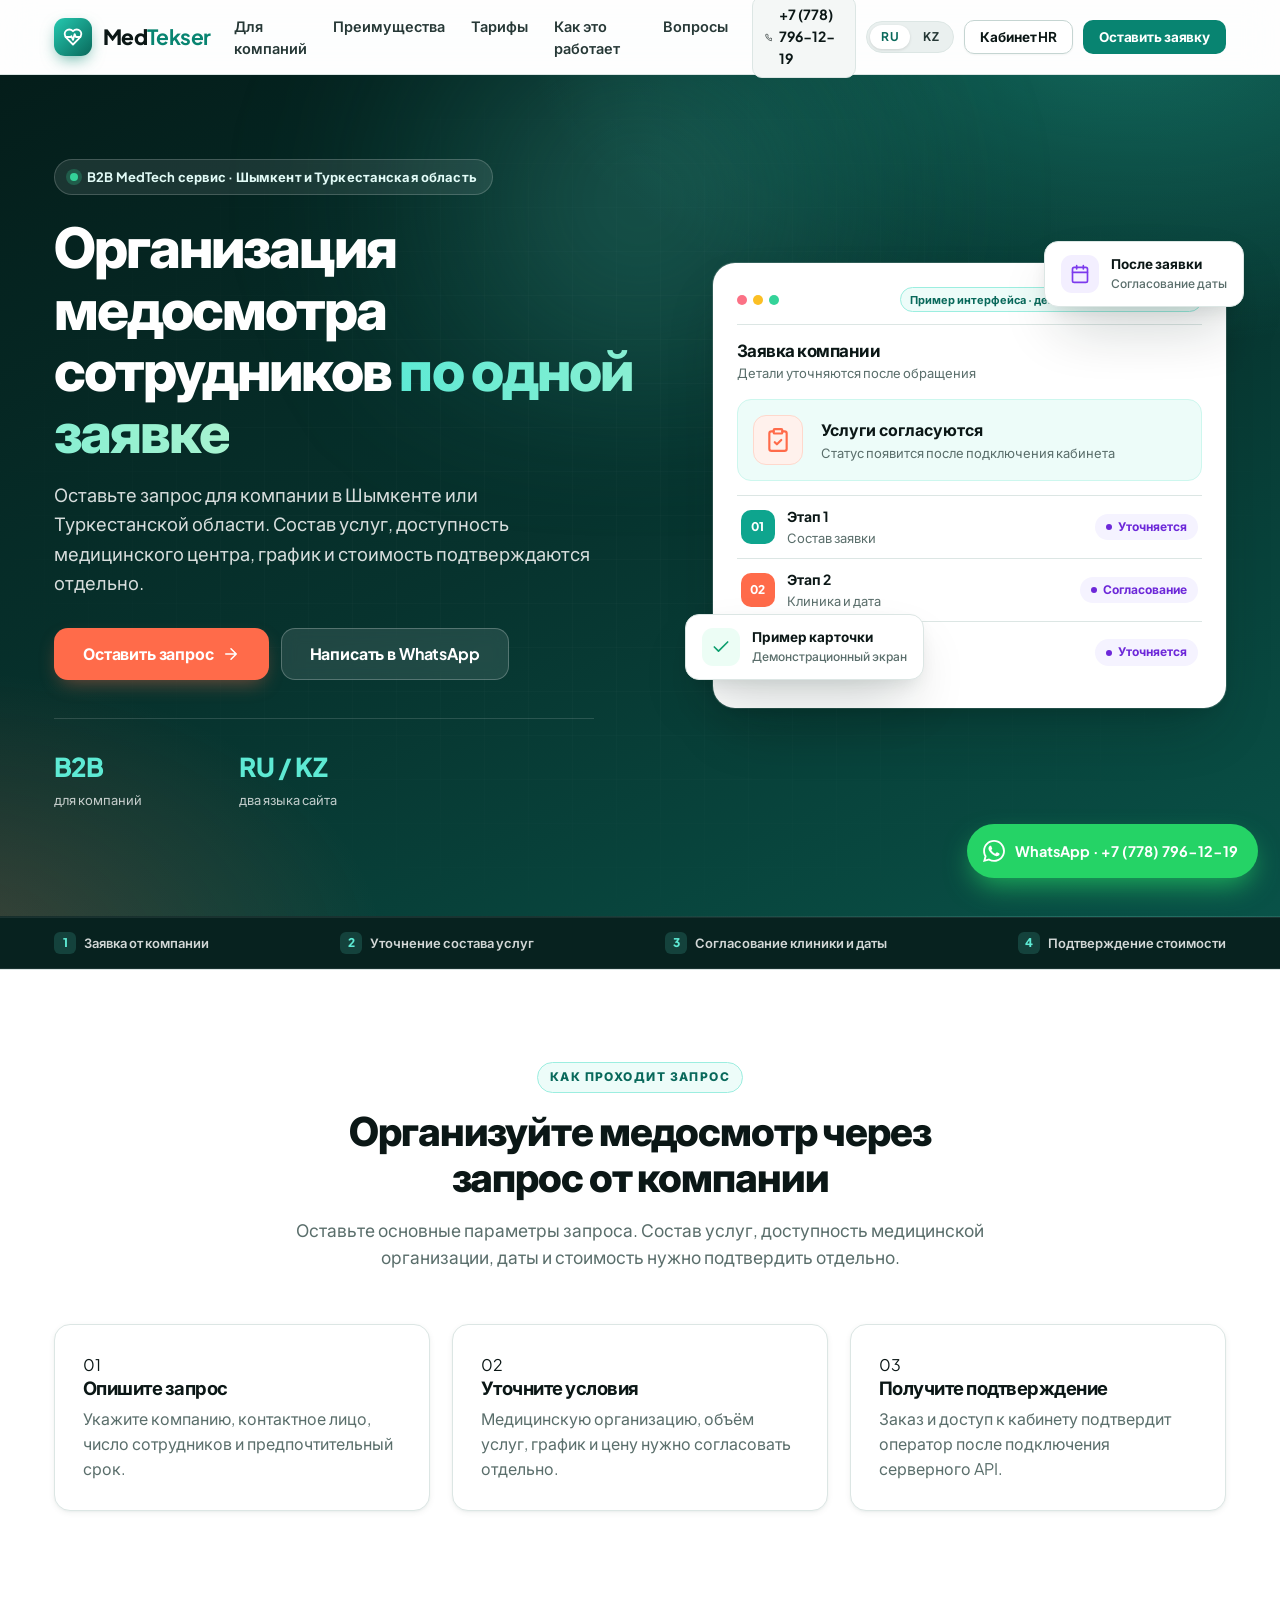
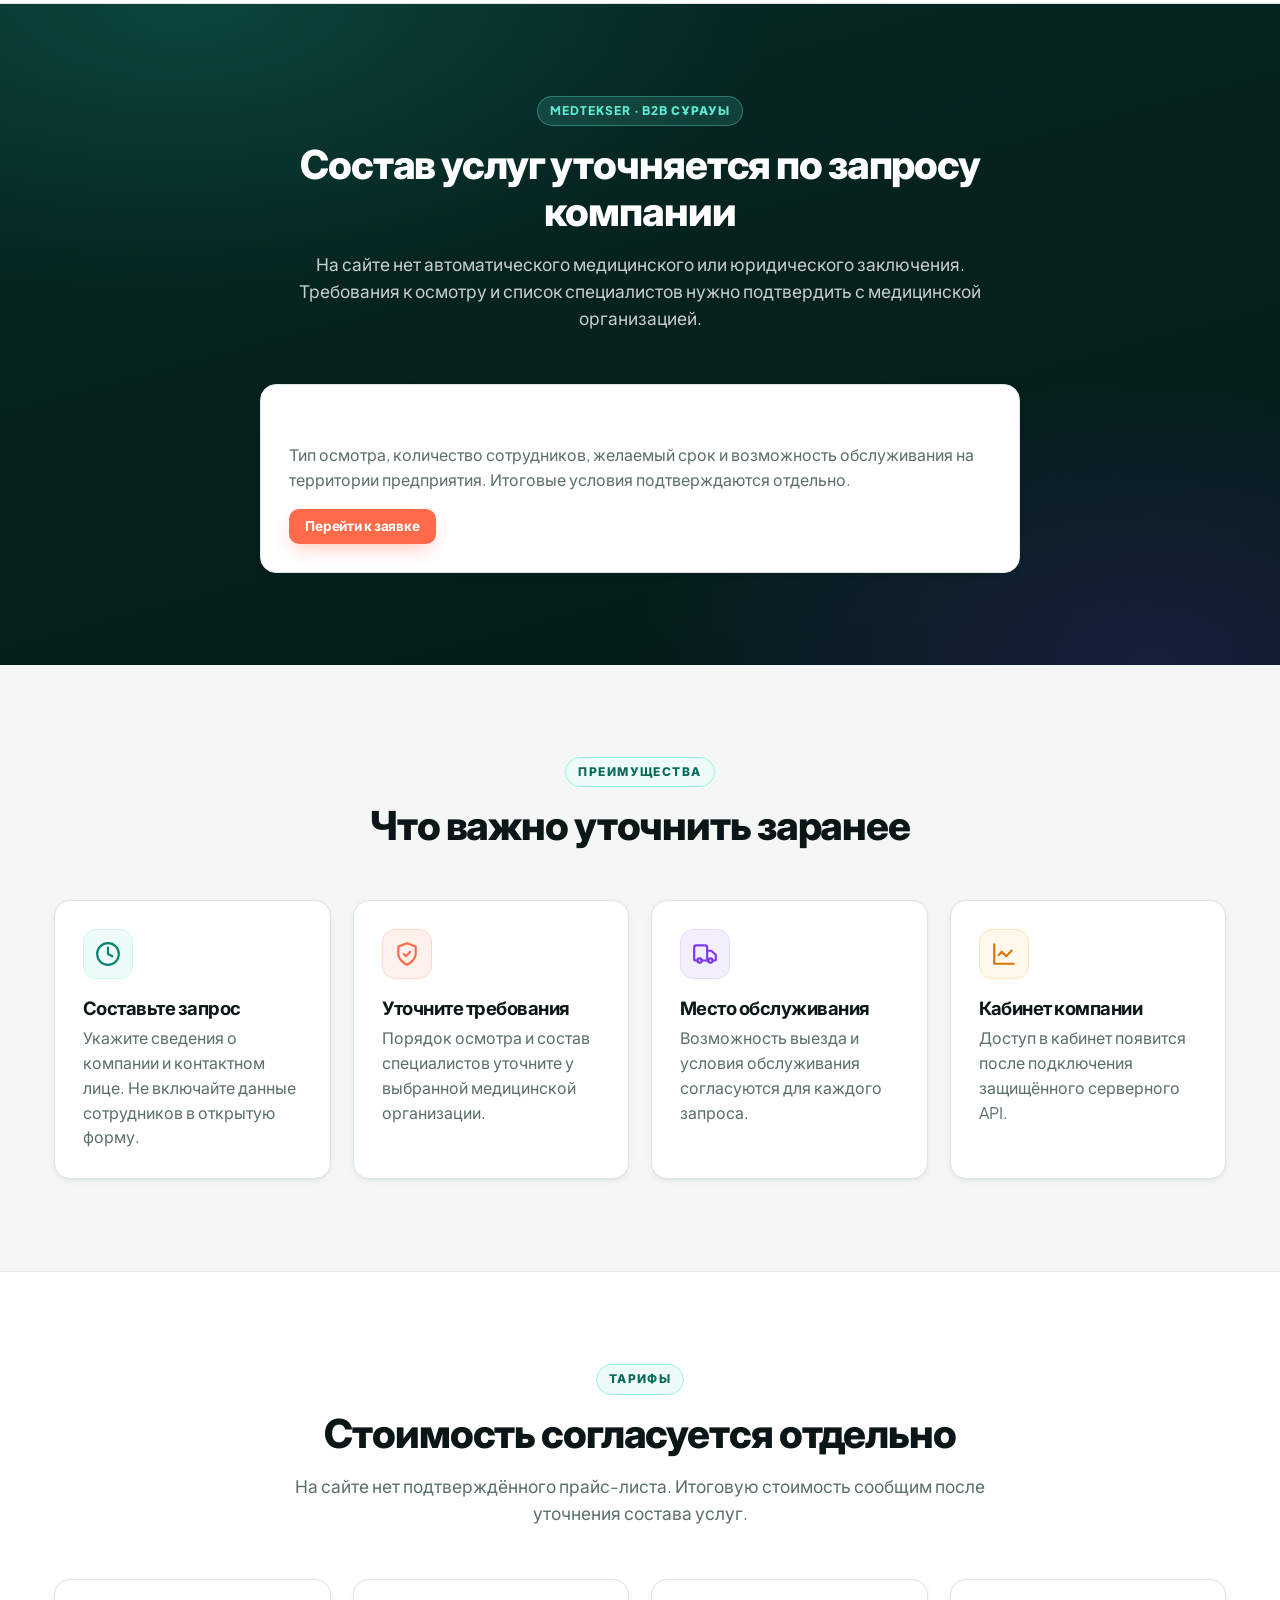
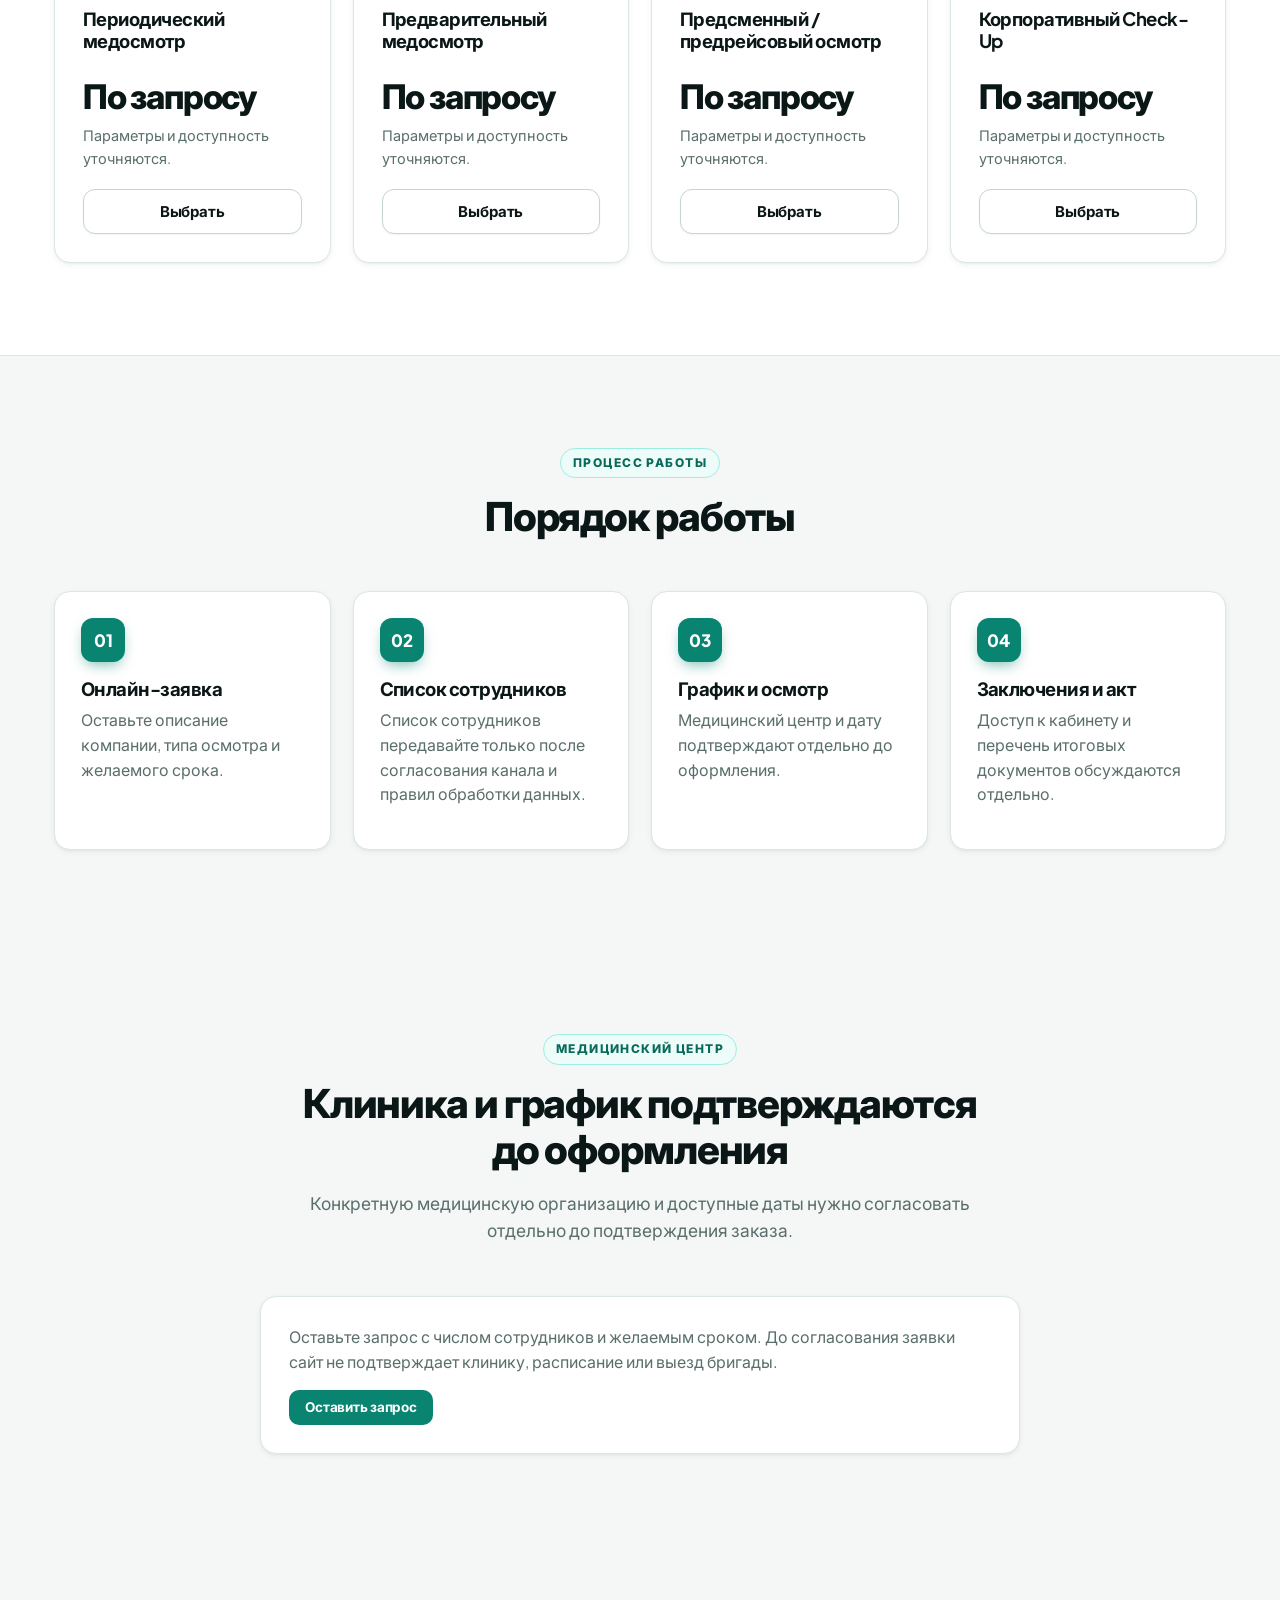
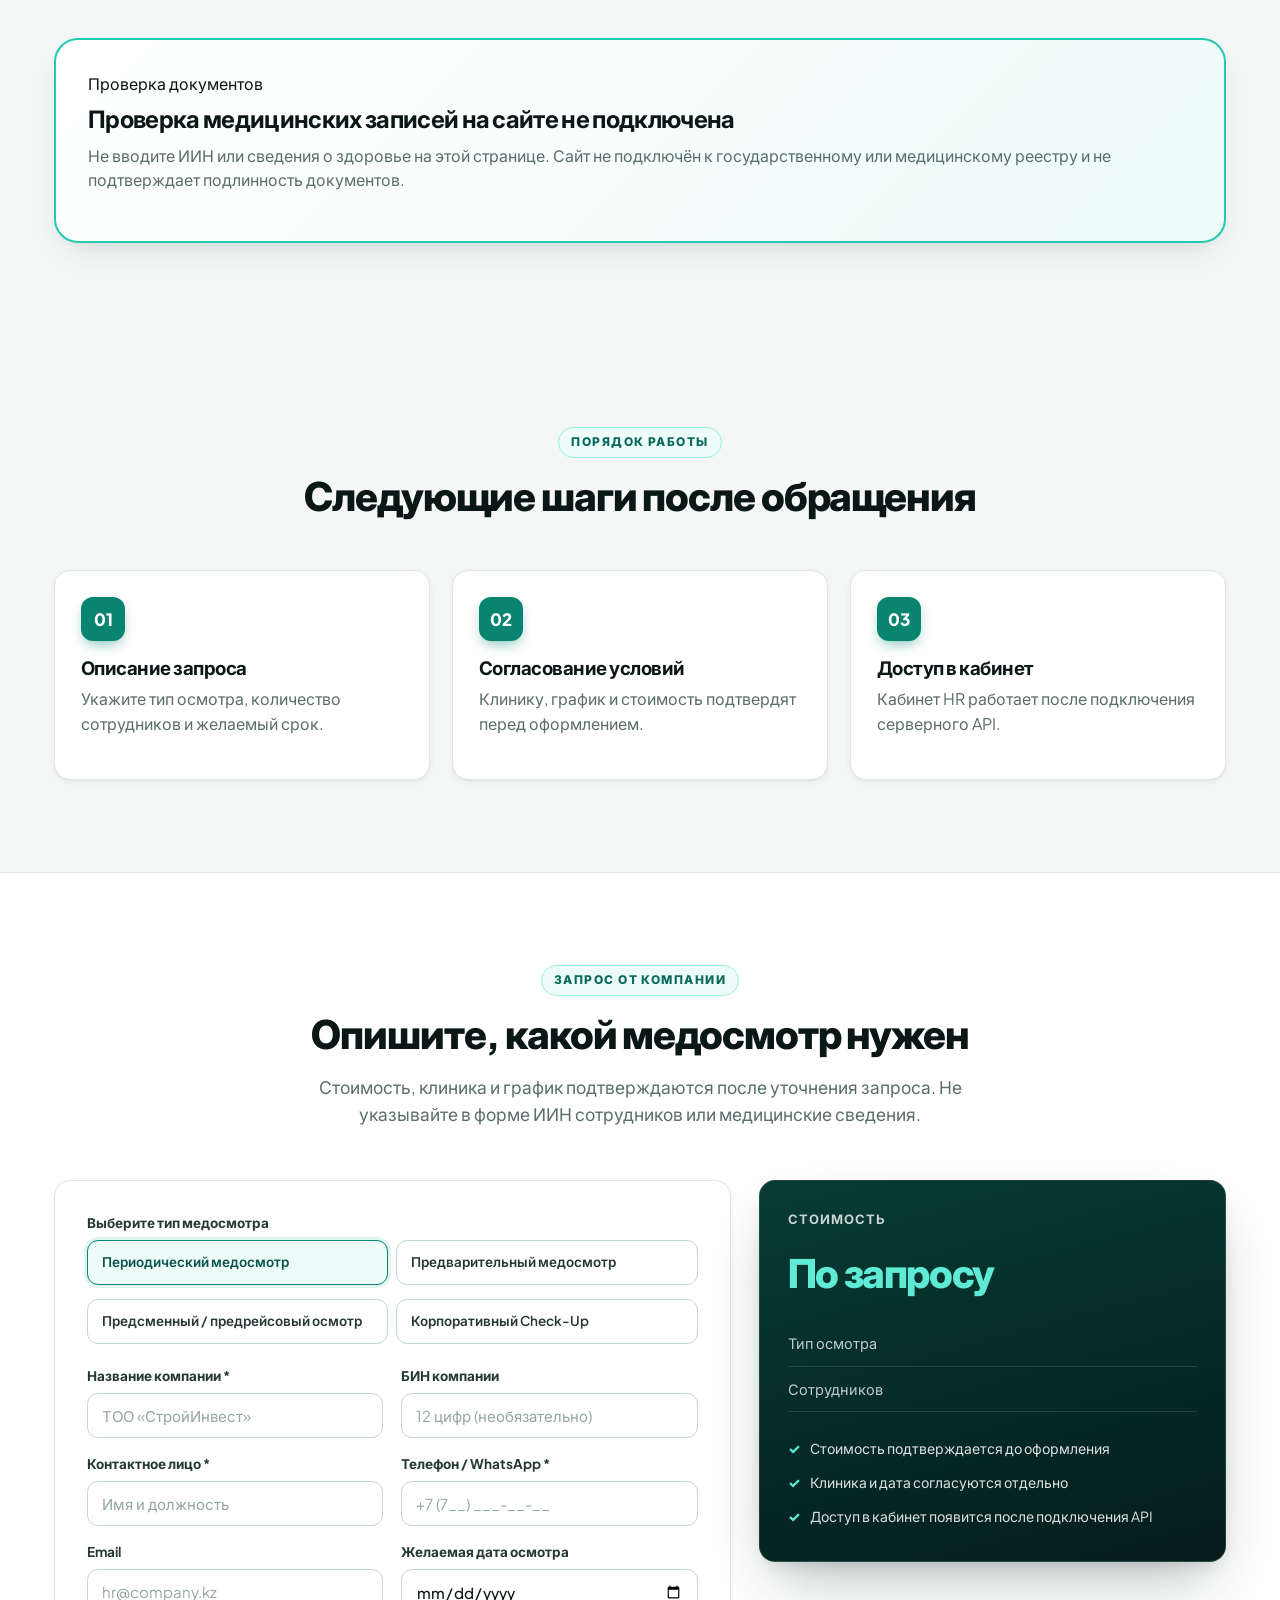
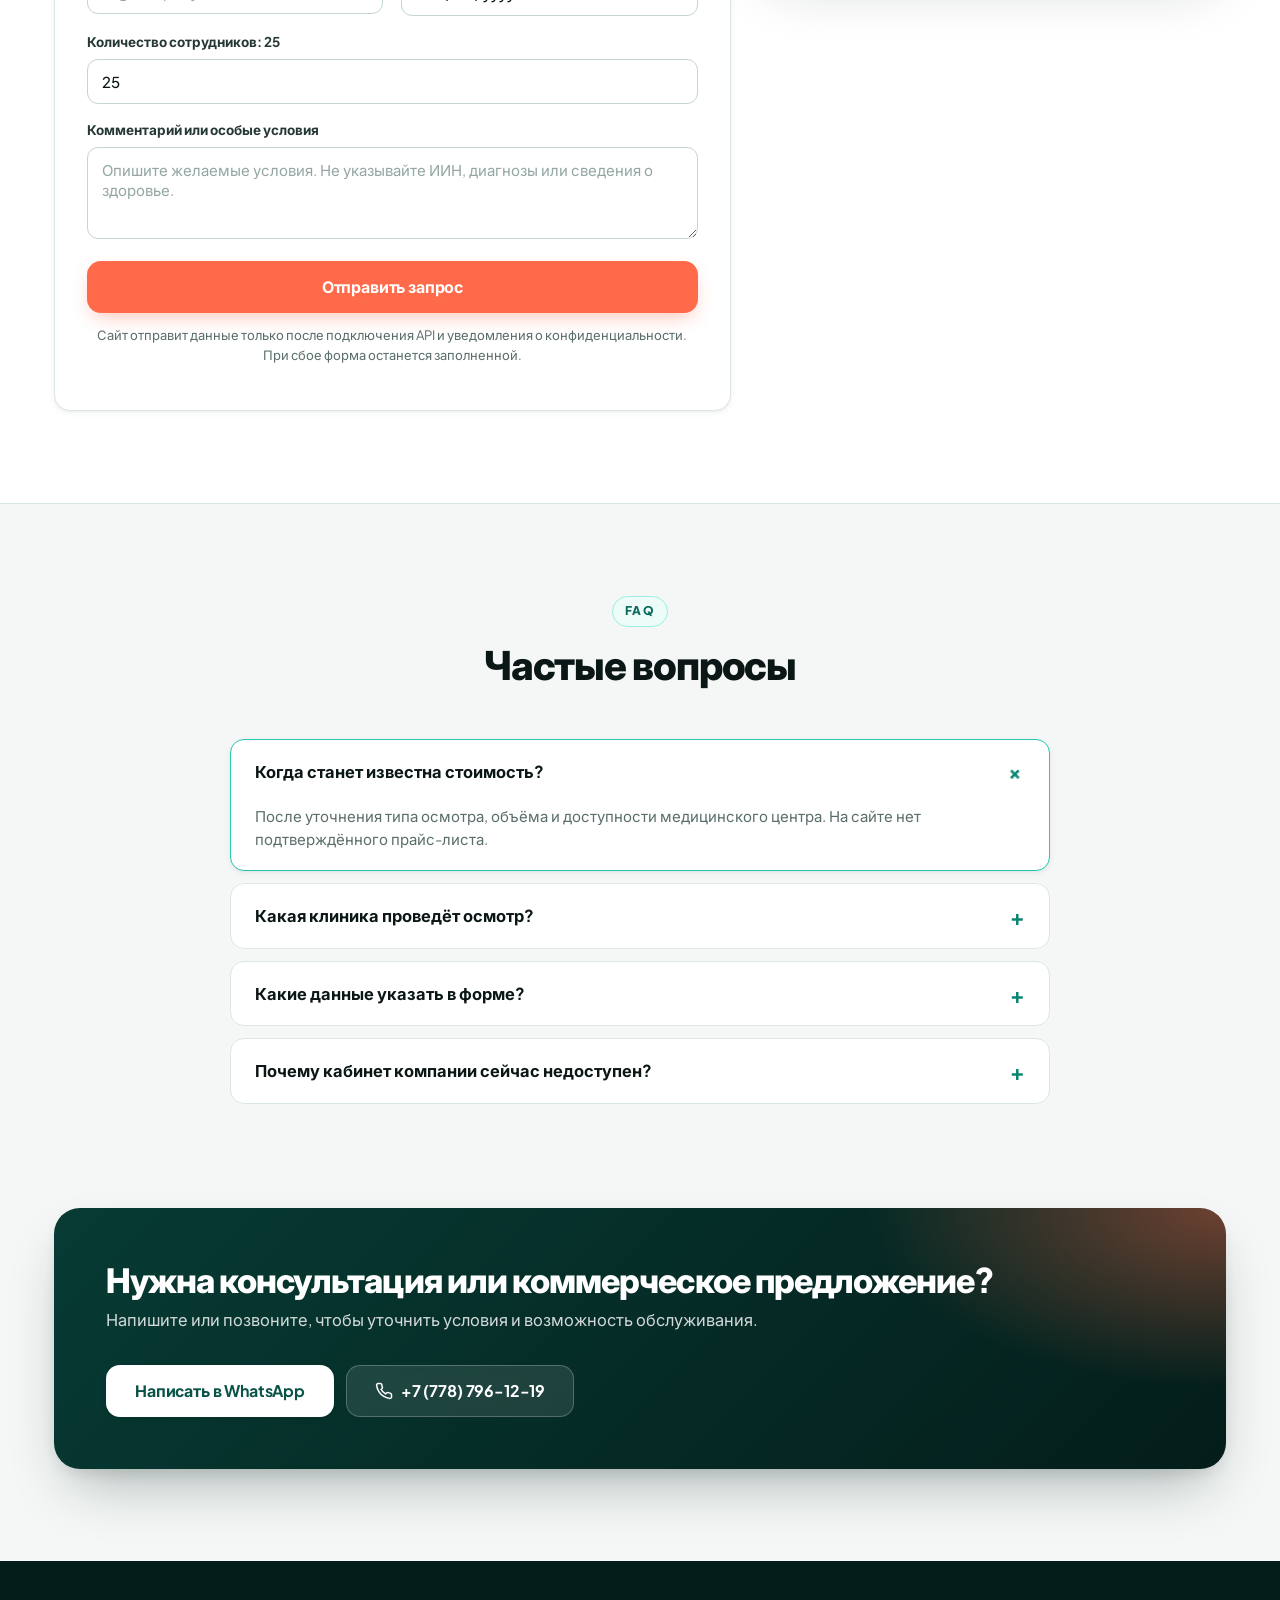
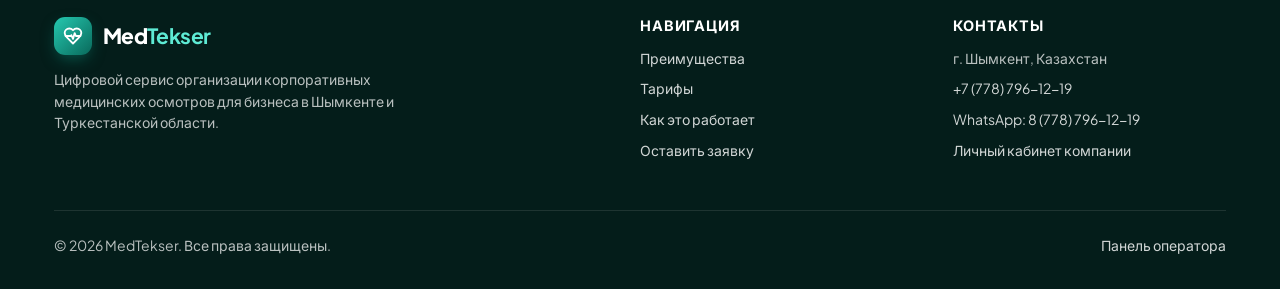
==== commit 746ea753: "Update MedTekser frontend configuration and homepage" ====
--- a/static/index.html
+++ b/static/index.html
@@ -4,9 +4,9 @@
   <meta charset="UTF-8" />
   <meta name="viewport" content="width=device-width, initial-scale=1.0" />
   <title>MedTekser — корпоративные медосмотры сотрудников в одну заявку | Шымкент</title>
-  <meta name="description" content="Организация периодических, предварительных и предсменных медицинских осмотров для компаний в Шымкенте. Лицензированные клиники, выездные бригады, онлайн-кабинет HR." />
-  <meta property="og:title" content="MedTekser — корпоративные медосмотры под ключ" />
-  <meta property="og:description" content="Медосмотры сотрудников в одну заявку: подбор клиники, график, выездная бригада и онлайн-контроль статусов." />
+  <meta name="description" content="Запрос на организацию корпоративного медицинского осмотра в Шымкенте. Условия, клиника, график и стоимость согласуются отдельно." />
+  <meta property="og:title" content="MedTekser — запрос на корпоративный медосмотр" />
+  <meta property="og:description" content="Условия, медицинская организация, график и стоимость согласуются отдельно." />
   <meta name="theme-color" content="#041d1a" />
   <link rel="icon" href="data:image/svg+xml,%3Csvg xmlns='http://www.w3.org/2000/svg' viewBox='0 0 32 32'%3E%3Crect width='32' height='32' rx='9' fill='%23088471'/%3E%3Cpath d='M8 17h4l2-5 4 9 2-4h4' stroke='white' stroke-width='2.4' fill='none' stroke-linecap='round' stroke-linejoin='round'/%3E%3C/svg%3E" />
   <link rel="preconnect" href="https://fonts.googleapis.com" />
@@ -20,7 +20,7 @@
     <div class="container">
       <a href="./" class="logo" data-logo></a>
       <nav class="nav" id="nav">
-        <a href="#ai" data-ru="AI-Эксперт № 131" data-kk="AI-Сарапшы № 131">AI-Эксперт № 131</a>
+        <a href="#ai" data-ru="Для компаний" data-kk="Компанияларға">Для компаний</a>
         <a href="#benefits" data-ru="Преимущества" data-kk="Артықшылықтар">Преимущества</a>
         <a href="#pricing" data-ru="Тарифы" data-kk="Тарифтер">Тарифы</a>
         <a href="#how" data-ru="Как это работает" data-kk="Қалай жұмыс істейді">Как это работает</a>
@@ -45,22 +45,19 @@
           <span data-ru="B2B MedTech сервис · Шымкент и Туркестанская область" data-kk="B2B MedTech сервис · Шымкент және Түркістан облысы">B2B MedTech сервис · Шымкент и Туркестанская область</span>
         </span>
         <h1 data-i18n-html
-            data-ru="Медосмотры сотрудников <span class='hl'>в одно окно</span> без очередей и бумажной волокиты"
-            data-kk="Қызметкерлердің медтексеруі кезексіз және қағазбастылықсыз <span class='hl'>бір терезеден</span>">
-          Медосмотры сотрудников <span class="hl">в одно окно</span> без очередей и бумажной волокиты
+            data-ru="Организация медосмотра сотрудников <span class='hl'>по одной заявке</span>"
+            data-kk="Қызметкерлердің медтексеруін <span class='hl'>бір өтініммен</span> ұйымдастыру">
+          Организация медосмотра сотрудников <span class="hl">по одной заявке</span>
         </h1>
         <p class="lead"
-            data-ru="Берём на себя подбор лицензированной клиники или выездной бригады, расписание и сводный акт. HR и руководство видят статус каждого сотрудника онлайн в реальном времени."
-            data-kk="Лицензиясы бар клиниканы немесе көшпелі бригаданы таңдауды, кесте құруды және қорытынды актіні өз мойнымызға аламыз. HR мен басшылық әр қызметкердің мәртебесін нақты уақытта онлайн көреді.">
-          Берём на себя подбор лицензированной клиники или выездной бригады, расписание и сводный акт. HR и руководство видят статус каждого сотрудника онлайн в реальном времени.
+            data-ru="Оставьте запрос для компании в Шымкенте или Туркестанской области. Состав услуг, доступность медицинского центра, график и стоимость подтверждаются отдельно."
+            data-kk="Шымкент немесе Түркістан облысындағы компанияңызға сұрау жіберіңіз. Қызмет құрамы, медорталықтың қолжетімділігі, кесте мен құн жеке келісіледі.">
+          Оставьте запрос для компании в Шымкенте или Туркестанской области. Состав услуг, доступность медицинского центра, график и стоимость подтверждаются отдельно.
         </p>
         <div class="actions">
           <a href="#order" class="btn coral lg">
-            <span data-ru="Рассчитать стоимость" data-kk="Құнын есептеу">Рассчитать стоимость</span>
+            <span data-ru="Оставить запрос" data-kk="Сұрау жіберу">Оставить запрос</span>
             <span data-icon="arrowRight" data-size="18"></span>
-          </a>
-          <a href="./cabinet.html?id=1&code=DEMO12" class="btn white lg">
-            <span data-ru="⚡ Демо-кабинет HR (1 клик)" data-kk="⚡ Демо HR кабинеті (1 клик)">⚡ Демо-кабинет HR (1 клик)</span>
           </a>
           <a id="hero-wa" class="btn light lg" target="_blank" rel="noopener">
             <span data-ru="Написать в WhatsApp" data-kk="WhatsApp-қа жазу">Написать в WhatsApp</span>
@@ -68,16 +65,12 @@
         </div>
         <div class="hero-metrics">
           <div>
-            <b>24 ч</b>
-            <span data-ru="запуск и договор" data-kk="іске қосу және шарт">запуск и договор</span>
+            <b>B2B</b>
+            <span data-ru="для компаний" data-kk="компанияларға">для компаний</span>
           </div>
           <div>
-            <b>100%</b>
-            <span data-ru="по Приказу МЗ РК № 131" data-kk="ҚР ДСМ № 131 бұйрығына сай">по Приказу МЗ РК № 131</span>
-          </div>
-          <div>
-            <b>Онлайн</b>
-            <span data-ru="контроль каждого сотрудника" data-kk="әр қызметкерді бақылау">контроль каждого сотрудника</span>
+            <b>RU / KZ</b>
+            <span data-ru="два языка сайта" data-kk="сайт екі тілде">два языка сайта</span>
           </div>
         </div>
       </div>
@@ -87,50 +80,45 @@
         <div class="float-card b">
           <span class="ic" style="background:#f3efff;color:#7c3aed" data-icon="calendar"></span>
           <div>
-            <span data-ru="20 ноября · 09:00" data-kk="20 қараша · 09:00">20 ноября · 09:00</span>
-            <small data-ru="Выездная медкомиссия на объект" data-kk="Көшпелі медкомиссия объектіге шығады">Выездная медкомиссия на объект</small>
+            <span data-ru="После заявки" data-kk="Өтінімнен кейін">После заявки</span>
+            <small data-ru="Согласование даты" data-kk="Күнді келісу">Согласование даты</small>
           </div>
         </div>
         <div class="mock-window">
           <div class="mock-top">
             <div class="mock-dots"><i></i><i></i><i></i></div>
-            <span class="mock-tag" data-ru="Кабинет работодателя · LIVE" data-kk="Жұмыс беруші кабинеті · LIVE">Кабинет работодателя · LIVE</span>
-          </div>
-          <h4>ТОО «Ontustik Qurylys Group»</h4>
-          <div class="meta" data-ru="Периодический медосмотр · 48 сотрудников" data-kk="Мерзімді медициналық тексеру · 48 қызметкер">Периодический медосмотр · 48 сотрудников</div>
+            <span class="mock-tag" data-ru="Пример интерфейса · демонстрационные данные" data-kk="Интерфейс үлгісі · демонстрациялық дерек">Пример интерфейса · демонстрационные данные</span>
+          </div>
+          <h4 data-ru="Заявка компании" data-kk="Компания өтінімі">Заявка компании</h4>
+          <div class="meta" data-ru="Детали уточняются после обращения" data-kk="Мәліметтер өтінімнен кейін нақтыланады">Детали уточняются после обращения</div>
           <div class="ring-row">
-            <div class="ring" style="--p:75" data-label="75%"></div>
+            <div class="feature-ic coral" style="margin:0;flex:none" data-icon="clipboard" data-size="26"></div>
             <div>
-              <b data-ru="36 из 48 прошли осмотр" data-kk="48-дің 36-сы тексеруден өтті">36 из 48 прошли осмотр</b>
-              <div class="muted small" data-ru="12 человек назначены на завтра" data-kk="12 адам ертеңгі кестеде">12 человек назначены на завтра</div>
-              <div class="progress" style="margin-top:8px;width:190px">
-                <div style="width:70%;background:#0d9f6e"></div>
-                <div style="width:5%;background:#e11d48"></div>
-                <div style="width:25%;background:#7c3aed"></div>
-              </div>
+              <b data-ru="Услуги согласуются" data-kk="Қызметтер келісіледі">Услуги согласуются</b>
+              <div class="muted small" data-ru="Статус появится после подключения кабинета" data-kk="Кабинет қосылғаннан кейін мәртебе шығады">Статус появится после подключения кабинета</div>
             </div>
           </div>
           <div class="mock-row">
-            <span class="avatar" style="background:#0ea58e">НС</span>
-            <div class="grow"><b>Сейітов Нұрлан</b><div class="muted small" data-ru="Электросварщик · шум, аэрозоли" data-kk="Электрдәнекерлеуші · шу, аэрозоль">Электросварщик · шум, аэрозоли</div></div>
-            <span class="badge fit" data-ru="Годен" data-kk="Жарамды">Годен</span>
+            <span class="avatar" style="background:#0ea58e">01</span>
+            <div class="grow"><b data-ru="Этап 1" data-kk="1-кезең">Этап 1</b><div class="muted small" data-ru="Состав заявки" data-kk="Өтінім құрамы">Состав заявки</div></div>
+            <span class="badge scheduled" data-ru="Уточняется" data-kk="Нақтыланады">Уточняется</span>
           </div>
           <div class="mock-row">
-            <span class="avatar" style="background:#ff6b4a">АӘ</span>
-            <div class="grow"><b>Әлиева Айгүл</b><div class="muted small" data-ru="Машинист башенного крана" data-kk="Мұнара кранының машинисі">Машинист башенного крана</div></div>
-            <span class="badge fit" data-ru="Годен" data-kk="Жарамды">Годен</span>
+            <span class="avatar" style="background:#ff6b4a">02</span>
+            <div class="grow"><b data-ru="Этап 2" data-kk="2-кезең">Этап 2</b><div class="muted small" data-ru="Клиника и дата" data-kk="Клиника мен күн">Клиника и дата</div></div>
+            <span class="badge scheduled" data-ru="Согласование" data-kk="Келісу">Согласование</span>
           </div>
           <div class="mock-row">
-            <span class="avatar" style="background:#7c3aed">БҚ</span>
-            <div class="grow"><b>Қасымов Бекзат</b><div class="muted small" data-ru="Монтажник высотник" data-kk="Биіктіктегі монтажшы">Монтажник высотник</div></div>
-            <span class="badge scheduled" data-ru="Назначен" data-kk="Жоспарланды">Назначен</span>
+            <span class="avatar" style="background:#7c3aed">03</span>
+            <div class="grow"><b data-ru="Этап 3" data-kk="3-кезең">Этап 3</b><div class="muted small" data-ru="Порядок работы" data-kk="Жұмыс тәртібі">Порядок работы</div></div>
+            <span class="badge scheduled" data-ru="Уточняется" data-kk="Нақтыланады">Уточняется</span>
           </div>
         </div>
         <div class="float-card a">
           <span class="ic" style="background:#ecfdf5;color:#0d9f6e" data-icon="check"></span>
           <div>
-            <span data-ru="Заключительный акт готов" data-kk="Қорытынды акт дайын">Заключительный акт готов</span>
-            <small data-ru="Выгрузка в Excel и печать" data-kk="Excel-ге жүктеу және басып шығару">Выгрузка в Excel и печать</small>
+            <span data-ru="Пример карточки" data-kk="Карточка үлгісі">Пример карточки</span>
+            <small data-ru="Демонстрационный экран" data-kk="Демонстрациялық экран">Демонстрационный экран</small>
           </div>
         </div>
       </div>
@@ -140,11 +128,10 @@
   <!-- ============ ЭКОЖҮЙЕ ЖӘНЕ СТАНДАРТТАР ЖОЛАҒЫ ============ -->
   <div class="trust-ribbon">
     <div class="container trust-items">
-      <div class="trust-item"><i>✓</i> <span data-ru="Приказ МЗ РК № ҚР ДСМ-131/2020" data-kk="ҚР ДСМ № 131/2020 бұйрығы">Приказ МЗ РК № ҚР ДСМ-131/2020</span></div>
-      <div class="trust-item"><i>QR</i> <span data-ru="Цифровой паспорт 075/у + ЭЦП НУЦ РК" data-kk="Цифрлық 075/е паспорты + ҚР ҰКО ЭЦҚ">Цифровой паспорт 075/у + ЭЦП НУЦ РК</span></div>
-      <div class="trust-item"><i>⚡</i> <span data-ru="Готовность к интеграции eGov / Damumed (HL7 FHIR)" data-kk="eGov / Damumed (HL7 FHIR) интеграциясына дайын">Готовность к интеграции eGov / Damumed (HL7 FHIR)</span></div>
-      <div class="trust-item"><i>🚐</i> <span data-ru="Выездные мобильные бригады по Шымкенту и области" data-kk="Шымкент пен облыс бойынша көшпелі мобильді бригадалар">Выездные мобильные бригады по Шымкенту и области</span></div>
-      <div class="trust-item"><i>📄</i> <span data-ru="Единый договор B2B, АВР и ЭСФ" data-kk="Бірыңғай B2B шарт, ОЖА және ЭШФ">Единый договор B2B, АВР и ЭСФ</span></div>
+      <div class="trust-item"><i>1</i> <span data-ru="Заявка от компании" data-kk="Компания өтінімі">Заявка от компании</span></div>
+      <div class="trust-item"><i>2</i> <span data-ru="Уточнение состава услуг" data-kk="Қызмет құрамын нақтылау">Уточнение состава услуг</span></div>
+      <div class="trust-item"><i>3</i> <span data-ru="Согласование клиники и даты" data-kk="Клиника мен күнді келісу">Согласование клиники и даты</span></div>
+      <div class="trust-item"><i>4</i> <span data-ru="Подтверждение стоимости" data-kk="Құнын растау">Подтверждение стоимости</span></div>
     </div>
   </div>
 
@@ -152,83 +139,43 @@
   <section class="section white">
     <div class="container">
       <div class="section-head reveal">
-        <span class="tag" data-ru="Проблема и решение" data-kk="Мәселе мен шешім">Проблема и решение</span>
-        <h2 data-ru="Освободите HR и инженера по ТБ от обзвона клиник и таблиц Excel"
-            data-kk="HR мен ЕҚ инженерін клиникаларға қоңырау шалу мен Excel кестелерінен босатыңыз">
-          Освободите HR и инженера по ТБ от обзвона клиник и таблиц Excel
+        <span class="tag" data-ru="Как проходит запрос" data-kk="Сұрау қалай өтеді">Как проходит запрос</span>
+        <h2 data-ru="Организуйте медосмотр через запрос от компании"
+            data-kk="Медтексеруді компания сұрауы арқылы ұйымдастырыңыз">
+          Организуйте медосмотр через запрос от компании
         </h2>
-        <p data-ru="Обычная организация медосмотра занимает недели согласований. Мы перевели весь процесс в единую цифровую платформу."
-           data-kk="Әдетте медициналық тексеруді ұйымдастыру апталап уақыт алады. Біз бүкіл процесті бірыңғай цифрлық платформаға көшірдік.">
-          Обычная организация медосмотра занимает недели согласований. Мы перевели весь процесс в единую цифровую платформу.
+        <p data-ru="Оставьте основные параметры запроса. Состав услуг, доступность медицинской организации, даты и стоимость нужно подтвердить отдельно."
+           data-kk="Сұраудың негізгі шарттарын қалдырыңыз. Қызмет құрамы, медициналық ұйымның қолжетімділігі, күндер мен құн бөлек расталады.">
+          Оставьте основные параметры запроса. Состав услуг, доступность медицинской организации, даты и стоимость нужно подтвердить отдельно.
         </p>
       </div>
-      <div class="compare reveal">
-        <div class="card before">
-          <h3 data-ru="Как обычно происходит без MedTekser" data-kk="MedTekser-сіз әдетте қалай өтеді">Как обычно происходит без MedTekser</h3>
-          <ul>
-            <li><span class="x">✕</span><span data-ru="Ручной поиск клиник, запрос коммерческих предложений и проверка лицензий" data-kk="Клиникаларды қолмен іздеу, коммерциялық ұсыныс сұрату және лицензия тексеру">Ручной поиск клиник, запрос коммерческих предложений и проверка лицензий</span></li>
-            <li><span class="x">✕</span><span data-ru="Списки сотрудников пересылаются в мессенджерах и теряются" data-kk="Қызметкерлер тізімі мессенджерлерде жіберіліп, жоғалып кетеді">Списки сотрудников пересылаются в мессенджерах и теряются</span></li>
-            <li><span class="x">✕</span><span data-ru="Сотрудники стоят в очередях, смены срываются, непонятно кто прошёл" data-kk="Қызметкерлер кезекте тұрады, ауысым бұзылады, кім өткені белгісіз">Сотрудники стоят в очередях, смены срываются, непонятно кто прошёл</span></li>
-            <li><span class="x">✕</span><span data-ru="Риск штрафов от трудовой инспекции и СЭС за просроченные осмотры" data-kk="Мерзімі өткен тексерулер үшін еңбек инспекциясы мен СЭС айыппұлдары">Риск штрафов от трудовой инспекции и СЭС за просроченные осмотры</span></li>
-          </ul>
-        </div>
-        <div class="card after">
-          <h3 data-ru="Как работает с платформой MedTekser" data-kk="MedTekser платформасымен қалай жұмыс істейді">Как работает с платформой MedTekser</h3>
-          <ul>
-            <li><span class="v">✓</span><span data-ru="Фиксированная прозрачная стоимость и мгновенный расчёт на сайте" data-kk="Тұрақты ашық баға және сайтта бірден есептеу">Фиксированная прозрачная стоимость и мгновенный расчёт на сайте</span></li>
-            <li><span class="v">✓</span><span data-ru="Загрузка списка сотрудников за 10 секунд из Excel или CSV файла" data-kk="Қызметкерлер тізімін Excel немесе CSV файлдан 10 секундта жүктеу">Загрузка списка сотрудников за 10 секунд из Excel или CSV файла</span></li>
-            <li><span class="v">✓</span><span data-ru="Статус каждого работника («Годен», «Не годен», «Не явился») в онлайн-кабинете" data-kk="Әр қызметкердің мәртебесі («Жарамды», «Жарамсыз», «Келмеді») онлайн кабинетте">Статус каждого работника («Годен», «Не годен», «Не явился») в онлайн-кабинете</span></li>
-            <li><span class="v">✓</span><span data-ru="Официальный договор, счёт, ЭСФ и заключительный акт от лицензированной клиники" data-kk="Лицензияланған клиникадан ресми шарт, шот, ЭШФ және қорытынды акт">Официальный договор, счёт, ЭСФ и заключительный акт от лицензированной клиники</span></li>
-          </ul>
-        </div>
-      </div>
-    </div>
-  </section>
-
-  <!-- ============ AI-САРАПШЫ (ПРИКАЗ МЗ РК № 131/2020) ============ -->
+      <div class="grid g-3 reveal">
+        <div class="card"><div class="num">01</div><h3 data-ru="Опишите запрос" data-kk="Сұрауды сипаттаңыз">Опишите запрос</h3><p class="muted" data-ru="Укажите компанию, контактное лицо, число сотрудников и предпочтительный срок." data-kk="Компанияны, байланыс тұлғасын, қызметкерлер санын және қалаған мерзімді көрсетіңіз.">Укажите компанию, контактное лицо, число сотрудников и предпочтительный срок.</p></div>
+        <div class="card"><div class="num">02</div><h3 data-ru="Уточните условия" data-kk="Шарттарды нақтылаңыз">Уточните условия</h3><p class="muted" data-ru="Медицинскую организацию, объём услуг, график и цену нужно согласовать отдельно." data-kk="Медициналық ұйымды, қызмет көлемін, кесте мен бағаны бөлек келісу қажет.">Медицинскую организацию, объём услуг, график и цену нужно согласовать отдельно.</p></div>
+        <div class="card"><div class="num">03</div><h3 data-ru="Получите подтверждение" data-kk="Растауды алыңыз">Получите подтверждение</h3><p class="muted" data-ru="Заказ и доступ к кабинету подтвердит оператор после подключения серверного API." data-kk="Тапсырыс пен кабинетке кіру сервер API қосылғаннан кейін оператор арқылы расталады.">Заказ и доступ к кабинету подтвердит оператор после подключения серверного API.</p></div>
+      </div>
+    </div>
+  </section>
+
+  <!-- ============ ҚЫЗМЕТ ШАРТТАРЫ ============ -->
   <section class="section ai-section" id="ai">
     <div class="container">
-      <div class="section-head reveal" style="margin-bottom:40px">
-        <span class="ai-badge">✨ MedTekser AI · Приказ МЗ РК № ҚР ДСМ-131/2020</span>
-        <h2 data-ru="AI-анализатор вредных факторов и обязательных врачей по профессии"
-            data-kk="Мамандық бойынша зиянды факторлар мен міндетті дәрігерлердің AI-талдаушысы">
-          AI-анализатор вредных факторов и обязательных врачей по профессии
-        </h2>
+      <div class="section-head reveal">
+        <span class="ai-badge">MedTekser · B2B сұрауы</span>
+        <h2 data-ru="Состав услуг уточняется по запросу компании" data-kk="Қызмет құрамы компания сұрауы бойынша нақтыланады">Состав услуг уточняется по запросу компании</h2>
         <p style="color:rgba(255,255,255,.78)"
-            data-ru="Выберите должность сотрудника или введите свою — алгоритм мгновенно определит пункты Приказа № 131/2020, состав медкомиссии, анализы и сумму штрафов, от которых защищает MedTekser."
-            data-kk="Қызметкер лауазымын таңдаңыз немесе өзіңіз жазыңыз — алгоритм № 131/2020 бұйрық тармақтарын, медкомиссия құрамын, талдауларды және MedTekser қорғайтын айыппұл сомасын лезде анықтайды.">
-          Выберите должность сотрудника или введите свою — алгоритм мгновенно определит пункты Приказа № 131/2020, состав медкомиссии, анализы и сумму штрафов, от которых защищает MedTekser.
+           data-ru="На сайте нет автоматического медицинского или юридического заключения. Требования к осмотру и список специалистов нужно подтвердить с медицинской организацией."
+           data-kk="Сайт автоматты медициналық немесе заңдық қорытынды бермейді. Тексеру талаптары мен мамандар тізімін медициналық ұйыммен нақтылау қажет.">
+          На сайте нет автоматического медицинского или юридического заключения. Требования к осмотру и список специалистов нужно подтвердить с медицинской организацией.
         </p>
       </div>
-
-      <div class="ai-grid reveal">
-        <div class="ai-panel">
-          <label style="color:#5eead4;font-size:13px;text-transform:uppercase;letter-spacing:.06em"
-                 data-ru="1. Выберите профессию или отрасль" data-kk="1. Мамандықты немесе саланы таңдаңыз">
-            1. Выберите профессию или отрасль
-          </label>
-          <div class="prof-pills" id="ai-pills"></div>
-
-          <div style="margin-top:20px">
-            <label style="color:rgba(255,255,255,.85)" data-ru="Или введите должность вручную:" data-kk="Немесе лауазымды қолмен жазыңыз:">Или введите должность вручную:</label>
-            <input id="ai-custom-input"
-                   data-ph-ru="Например: газосварщик, крановщик, повар, водитель, бетонщик…"
-                   data-ph-kk="Мысалы: дәнекерлеуші, краншы, аспаз, жүргізуші, бетоншы…"
-                   placeholder="Например: газосварщик, крановщик, повар, водитель, бетонщик…"
-                   style="background:rgba(255,255,255,.1);border-color:rgba(255,255,255,.22);color:#fff" />
-          </div>
-
-          <div style="margin-top:20px;padding-top:18px;border-top:1px solid rgba(255,255,255,.14)">
-            <label style="color:rgba(255,255,255,.85)">
-              <span data-ru="Штат сотрудников этой категории:" data-kk="Осы санаттағы қызметкерлер саны:">Штат сотрудников этой категории:</span>
-              <b id="ai-staff-label" style="color:#5eead4">30</b>
-            </label>
-            <input type="range" id="ai-staff-range" min="5" max="300" step="5" value="30" style="padding:0;background:transparent;border:0" />
-            <div class="small" style="color:rgba(255,255,255,.72);margin-top:6px" id="ai-roi-note"></div>
-          </div>
-        </div>
-
-        <div class="ai-result-card" id="ai-result"></div>
+      <div class="card reveal" style="max-width:760px;margin:0 auto">
+        <h3 data-ru="Что можно уточнить" data-kk="Нені нақтылауға болады">Что можно уточнить</h3>
+        <p class="muted" data-ru="Тип осмотра, количество сотрудников, желаемый срок и возможность обслуживания на территории предприятия. Итоговые условия подтверждаются отдельно."
+           data-kk="Тексеру түрін, қызметкерлер санын, қалаған мерзімді және кәсіпорын аумағында қызмет көрсету мүмкіндігін нақтылауға болады. Соңғы шарттар бөлек расталады.">
+          Тип осмотра, количество сотрудников, желаемый срок и возможность обслуживания на территории предприятия. Итоговые условия подтверждаются отдельно.
+        </p>
+        <a href="#order" class="btn coral sm" data-ru="Перейти к заявке" data-kk="Өтінімге өту">Перейти к заявке</a>
       </div>
     </div>
   </section>
@@ -238,28 +185,28 @@
     <div class="container">
       <div class="section-head reveal">
         <span class="tag" data-ru="Преимущества" data-kk="Артықшылықтар">Преимущества</span>
-        <h2 data-ru="Почему компании Шымкента выбирают MedTekser" data-kk="Неліктен Шымкент компаниялары MedTekser-ді таңдайды">Почему компании Шымкента выбирают MedTekser</h2>
+        <h2 data-ru="Что важно уточнить заранее" data-kk="Алдын ала нені нақтылау керек">Что важно уточнить заранее</h2>
       </div>
       <div class="grid g-4">
         <div class="card hover reveal">
           <div class="feature-ic" data-icon="clock" data-size="26"></div>
-          <h3 data-ru="Прохождение за 1–3 дня" data-kk="1–3 күнде өту">Прохождение за 1–3 дня</h3>
-          <p class="muted" data-ru="Выделенные временные окна для вашей компании без общих очередей в поликлинике." data-kk="Емханадағы жалпы кезексіз сіздің компанияңызға арнайы уақыт бөлінеді.">Выделенные временные окна для вашей компании без общих очередей в поликлинике.</p>
+          <h3 data-ru="Составьте запрос" data-kk="Сұрауды дайындаңыз">Составьте запрос</h3>
+          <p class="muted" data-ru="Укажите сведения о компании и контактном лице. Не включайте данные сотрудников в открытую форму." data-kk="Компания мен байланыс тұлғасы туралы мәлімет көрсетіңіз. Ашық формаға қызметкерлер деректерін қоспаңыз.">Укажите сведения о компании и контактном лице. Не включайте данные сотрудников в открытую форму.</p>
         </div>
         <div class="card hover reveal">
           <div class="feature-ic coral" data-icon="shield" data-size="26"></div>
-          <h3 data-ru="Строго по закону РК" data-kk="ҚР заңына толық сай">Строго по закону РК</h3>
-          <p class="muted" data-ru="Осмотры проводят проверенные партнёрские медцентры с государственной лицензией." data-kk="Тексеруді мемлекеттік лицензиясы бар тексерілген серіктес медорталықтар жүргізеді.">Осмотры проводят проверенные партнёрские медцентры с государственной лицензией.</p>
+          <h3 data-ru="Уточните требования" data-kk="Талаптарды нақтылаңыз">Уточните требования</h3>
+          <p class="muted" data-ru="Порядок осмотра и состав специалистов уточните у выбранной медицинской организации." data-kk="Тексеру тәртібі мен мамандар құрамын таңдалған медициналық ұйымнан нақтылаңыз.">Порядок осмотра и состав специалистов уточните у выбранной медицинской организации.</p>
         </div>
         <div class="card hover reveal">
           <div class="feature-ic violet" data-icon="truck" data-size="26"></div>
-          <h3 data-ru="Выезд на предприятие" data-kk="Кәсіпорынға шығу">Выезд на предприятие</h3>
-          <p class="muted" data-ru="При штате от 30 человек мобильная бригада врачей приедет прямо на ваш завод, склад или стройплощадку." data-kk="30 адамнан асса, көшпелі дәрігерлер бригадасы зауытқа, қоймаға немесе құрылыс алаңына келеді.">При штате от 30 человек мобильная бригада врачей приедет прямо на ваш завод, склад или стройплощадку.</p>
+          <h3 data-ru="Место обслуживания" data-kk="Қызмет көрсету орны">Место обслуживания</h3>
+          <p class="muted" data-ru="Возможность выезда и условия обслуживания согласуются для каждого запроса." data-kk="Шығу мүмкіндігі мен қызмет көрсету шарттары әр сұрау бойынша келісіледі.">Возможность выезда и условия обслуживания согласуются для каждого запроса.</p>
         </div>
         <div class="card hover reveal">
           <div class="feature-ic amber" data-icon="chart" data-size="26"></div>
-          <h3 data-ru="Личный кабинет HR" data-kk="HR жеке кабинеті">Личный кабинет HR</h3>
-          <p class="muted" data-ru="Полная прозрачность: кто прошёл, у кого противопоказания, кто не явился — и готовый отчёт на печать." data-kk="Толық ашықтық: кім өтті, кімге қарсы көрсетілім бар, кім келмеді — және басып шығаруға дайын есеп.">Полная прозрачность: кто прошёл, у кого противопоказания, кто не явился — и готовый отчёт на печать.</p>
+          <h3 data-ru="Кабинет компании" data-kk="Компания кабинеті">Кабинет компании</h3>
+          <p class="muted" data-ru="Доступ в кабинет появится после подключения защищённого серверного API." data-kk="Қорғалған сервер API қосылғаннан кейін кабинетке кіруге болады.">Доступ в кабинет появится после подключения защищённого серверного API.</p>
         </div>
       </div>
     </div>
@@ -270,10 +217,18 @@
     <div class="container">
       <div class="section-head reveal">
         <span class="tag" data-ru="Тарифы" data-kk="Тарифтер">Тарифы</span>
-        <h2 data-ru="Прозрачные тарифы без скрытых доплат" data-kk="Жасырын төлемсіз ашық тарифтер">Прозрачные тарифы без скрытых доплат</h2>
-        <p id="pricing-sub"></p>
-      </div>
-      <div class="grid g-4" id="pricing-grid"></div>
+        <h2 data-ru="Стоимость согласуется отдельно" data-kk="Құны жеке келісіледі">Стоимость согласуется отдельно</h2>
+        <p id="pricing-sub" data-ru="На сайте нет подтверждённого прайс-листа. Итоговую стоимость сообщим после уточнения состава услуг."
+           data-kk="Сайтта расталған баға тізімі жоқ. Қызмет құрамы нақтыланғаннан кейін соңғы құнын хабарлаймыз.">
+          На сайте нет подтверждённого прайс-листа. Итоговую стоимость сообщим после уточнения состава услуг.
+        </p>
+      </div>
+      <div class="grid g-4" id="pricing-grid">
+        <div class="card price-card"><h3 data-ru="Периодический медосмотр" data-kk="Мерзімді медициналық тексеру">Периодический медосмотр</h3><div class="amount" data-ru="По запросу" data-kk="Сұраныс бойынша">По запросу</div><p class="muted" data-ru="Параметры и доступность уточняются." data-kk="Талаптары мен қолжетімділігі нақтыланады.">Параметры и доступность уточняются.</p><button type="button" class="btn ghost block" onclick="pickExam('periodic')" data-ru="Выбрать" data-kk="Таңдау">Выбрать</button></div>
+        <div class="card price-card"><h3 data-ru="Предварительный медосмотр" data-kk="Алдын ала медициналық тексеру">Предварительный медосмотр</h3><div class="amount" data-ru="По запросу" data-kk="Сұраныс бойынша">По запросу</div><p class="muted" data-ru="Параметры и доступность уточняются." data-kk="Талаптары мен қолжетімділігі нақтыланады.">Параметры и доступность уточняются.</p><button type="button" class="btn ghost block" onclick="pickExam('preliminary')" data-ru="Выбрать" data-kk="Таңдау">Выбрать</button></div>
+        <div class="card price-card"><h3 data-ru="Предсменный / предрейсовый осмотр" data-kk="Ауысым / рейс алдындағы тексеру">Предсменный / предрейсовый осмотр</h3><div class="amount" data-ru="По запросу" data-kk="Сұраныс бойынша">По запросу</div><p class="muted" data-ru="Параметры и доступность уточняются." data-kk="Талаптары мен қолжетімділігі нақтыланады.">Параметры и доступность уточняются.</p><button type="button" class="btn ghost block" onclick="pickExam('pre_shift')" data-ru="Выбрать" data-kk="Таңдау">Выбрать</button></div>
+        <div class="card price-card"><h3 data-ru="Корпоративный Check-Up" data-kk="Корпоративтік Check-Up">Корпоративный Check-Up</h3><div class="amount" data-ru="По запросу" data-kk="Сұраныс бойынша">По запросу</div><p class="muted" data-ru="Параметры и доступность уточняются." data-kk="Талаптары мен қолжетімділігі нақтыланады.">Параметры и доступность уточняются.</p><button type="button" class="btn ghost block" onclick="pickExam('checkup')" data-ru="Выбрать" data-kk="Таңдау">Выбрать</button></div>
+      </div>
     </div>
   </section>
 
@@ -282,125 +237,101 @@
     <div class="container">
       <div class="section-head reveal">
         <span class="tag" data-ru="Процесс работы" data-kk="Жұмыс процесі">Процесс работы</span>
-        <h2 data-ru="4 простых шага от заявки до закрывающих документов" data-kk="Өтінімнен бастап қорытынды құжаттарға дейін 4 қадам">4 простых шага от заявки до закрывающих документов</h2>
+        <h2 data-ru="Порядок работы" data-kk="Жұмыс тәртібі">Порядок работы</h2>
       </div>
       <div class="grid g-4 steps">
         <div class="step reveal">
           <div class="num">01</div>
           <h3 data-ru="Онлайн-заявка" data-kk="Онлайн-өтінім">Онлайн-заявка</h3>
-          <p class="muted" data-ru="Оставляете заявку на сайте, сразу видите расчёт стоимости и получаете код доступа в кабинет." data-kk="Сайтта өтінім қалдырасыз, бағасын бірден көресіз және кабинетке кіру кодын аласыз.">Оставляете заявку на сайте, сразу видите расчёт стоимости и получаете код доступа в кабинет.</p>
+          <p class="muted" data-ru="Оставьте описание компании, типа осмотра и желаемого срока." data-kk="Компания, тексеру түрі және қалаған мерзім туралы мәлімет қалдырыңыз.">Оставьте описание компании, типа осмотра и желаемого срока.</p>
         </div>
         <div class="step reveal">
           <div class="num">02</div>
           <h3 data-ru="Список сотрудников" data-kk="Қызметкерлер тізімі">Список сотрудников</h3>
-          <p class="muted" data-ru="Загружаете список работников (ФИО, ИИН, должность, вредный фактор) из Excel в личном кабинете." data-kk="Жеке кабинетте қызметкерлер тізімін (ТАӘ, ЖСН, лауазымы, зиянды фактор) Excel-ден жүктейсіз.">Загружаете список работников (ФИО, ИИН, должность, вредный фактор) из Excel в личном кабинете.</p>
+          <p class="muted" data-ru="Список сотрудников передавайте только после согласования канала и правил обработки данных." data-kk="Қызметкерлер тізімін тек арна мен деректерді өңдеу тәртібі келісілгеннен кейін жіберіңіз.">Список сотрудников передавайте только после согласования канала и правил обработки данных.</p>
         </div>
         <div class="step reveal">
           <div class="num">03</div>
           <h3 data-ru="График и осмотр" data-kk="Кесте және тексеру">График и осмотр</h3>
-          <p class="muted" data-ru="Закрепляем клинику или направляем выездную бригаду в согласованную дату без очередей." data-kk="Кезексіз келісілген күні клиниканы бекітеміз немесе көшпелі бригаданы жібереміз.">Закрепляем клинику или направляем выездную бригаду в согласованную дату без очередей.</p>
+          <p class="muted" data-ru="Медицинский центр и дату подтверждают отдельно до оформления." data-kk="Медициналық орталық пен күн рәсімдеуге дейін жеке расталады.">Медицинский центр и дату подтверждают отдельно до оформления.</p>
         </div>
         <div class="step reveal">
           <div class="num">04</div>
           <h3 data-ru="Заключения и акт" data-kk="Қорытынды және акт">Заключения и акт</h3>
-          <p class="muted" data-ru="Врачебные заключения появляются в кабинете, вы скачиваете реестр и получаете закрывающие документы." data-kk="Дәрігер қорытындылары кабинетте шығады, тізілімді жүктеп, жабу құжаттарын аласыз.">Врачебные заключения появляются в кабинете, вы скачиваете реестр и получаете закрывающие документы.</p>
-        </div>
-      </div>
-    </div>
-  </section>
-
-  <!-- ============ СЕРІКТЕС КЛИНИКАЛАР ХАБЫ (ШЫМКЕНТ) ============ -->
+          <p class="muted" data-ru="Доступ к кабинету и перечень итоговых документов обсуждаются отдельно." data-kk="Кабинетке кіру және қорытынды құжаттар тізімі бөлек талқыланады.">Доступ к кабинету и перечень итоговых документов обсуждаются отдельно.</p>
+        </div>
+      </div>
+    </div>
+  </section>
+
+  <!-- ============ КЛИНИКА ТУРАЛЫ АҚПАРАТ ============ -->
   <section class="section alt" id="clinics">
     <div class="container">
       <div class="section-head reveal">
-        <span class="tag" data-ru="Сеть партнёрских медцентров · г. Шымкент" data-kk="Серіктес медорталықтар желісі · Шымкент қ.">Сеть партнёрских медцентров · г. Шымкент</span>
-        <h2 data-ru="Лицензированные клиники с «Зелёным коридором» и выездными бригадами"
-            data-kk="«Жасыл дәлізі» және көшпелі бригадалары бар лицензияланған клиникалар">
-          Лицензированные клиники с «Зелёным коридором» и выездными бригадами
-        </h2>
-        <p data-ru="Выберите удобный медицинский центр по району Шымкента или закажите выезд мобильной медкомиссии с передвижным флюорографом прямо на ваше предприятие."
-           data-kk="Шымкент ауданы бойынша ыңғайлы медициналық орталықты таңдаңыз немесе жылжымалы флюорографы бар көшпелі медкомиссияны кәсіпорынға шақырыңыз.">
-          Выберите удобный медицинский центр по району Шымкента или закажите выезд мобильной медкомиссии с передвижным флюорографом прямо на ваше предприятие.
+        <span class="tag" data-ru="Медицинский центр" data-kk="Медициналық орталық">Медицинский центр</span>
+        <h2 data-ru="Клиника и график подтверждаются до оформления" data-kk="Клиника мен кесте рәсімдеуге дейін расталады">Клиника и график подтверждаются до оформления</h2>
+        <p data-ru="Конкретную медицинскую организацию и доступные даты нужно согласовать отдельно до подтверждения заказа."
+           data-kk="Тапсырыс расталғанға дейін нақты медициналық ұйым мен қолжетімді күндерді бөлек келісу қажет.">
+          Конкретную медицинскую организацию и доступные даты нужно согласовать отдельно до подтверждения заказа.
         </p>
       </div>
-
-      <div class="clinic-filter-bar reveal" id="clinic-filters">
-        <button type="button" class="filter-chip active" onclick="filterClinics('all')" data-ru="Все медцентры Шымкента (3)" data-kk="Шымкенттің барлық медорталығы (3)">Все медцентры Шымкента (3)</button>
-        <button type="button" class="filter-chip" onclick="filterClinics('mobile')" data-ru="🚐 С выездной мобильной бригадой" data-kk="🚐 Көшпелі мобильді бригадасы бар">🚐 С выездной мобильной бригадой</button>
-        <button type="button" class="filter-chip" onclick="previewSampleRouteSheet()" data-ru="🎫 Пример Маршрутного листа (Талон 45 мин)" data-kk="🎫 Маршруттық парақ үлгісі (45 мин талон)">🎫 Пример Маршрутного листа (Талон 45 мин)</button>
-      </div>
-
-      <div class="grid g-3 reveal" id="clinics-grid"></div>
-    </div>
-  </section>
-
-  <!-- ============ АНТИ-ФАЛЬСИФИКАТ: РЕЕСТР ПРОВЕРКИ 075/У И САНКНИЖЕК ============ -->
+      <div class="card reveal" style="max-width:760px;margin:0 auto">
+        <p class="muted" data-ru="Оставьте запрос с числом сотрудников и желаемым сроком. До согласования заявки сайт не подтверждает клинику, расписание или выезд бригады."
+           data-kk="Қызметкерлер саны мен қалаған мерзімді көрсетіп сұрау жіберіңіз. Өтінім келіскенге дейін сайт клиниканы, кестені немесе бригаданың шығуын растамайды.">
+          Оставьте запрос с числом сотрудников и желаемым сроком. До согласования заявки сайт не подтверждает клинику, расписание или выезд бригады.
+        </p>
+        <a href="#order" class="btn sm" data-ru="Оставить запрос" data-kk="Сұрау жіберу">Оставить запрос</a>
+      </div>
+    </div>
+  </section>
+
   <section class="section" id="verify">
     <div class="container">
       <div class="verify-card reveal">
-        <div class="verify-grid">          <div>
-            <span class="tag" data-ru="🛡️ Защита от поддельных справок · ЭЦП НУЦ РК" data-kk="🛡️ Жалған анықтамалардан қорғау · ҚР ҰКО ЭЦҚ">🛡️ Защита от поддельных справок · ЭЦП НУЦ РК</span>
-            <h2 style="margin-top:8px"
-                data-ru="Мгновенная проверка подлинности Медпаспорта 075/у и Санитарной книжки по ИИН"
-                data-kk="ЖСН бойынша 075/е Медпаспорты мен Санитарлық кітапшаның түпнұсқалығын лезде тексеру">
-              Мгновенная проверка подлинности Медпаспорта 075/у и Санитарной книжки по ИИН
-            </h2>
-            <p class="muted"
-               data-ru="Исключите риск покупки сотрудниками фиктивных медосмотров. Любой HR-директор, инспектор труда или СЭС может проверить криптографическую запись осмотра за 1 секунду."
-               data-kk="Қызметкерлердің жалған медтексеру сатып алу қаупін жойыңыз. Кез келген HR-директор, еңбек инспекторы немесе СЭС тексеру жазбасын 1 секундта тексере алады.">
-              Исключите риск покупки сотрудниками фиктивных медосмотров. Любой HR-директор, инспектор труда или СЭС может проверить криптографическую запись осмотра за 1 секунду.
-            </p>
-            <div class="verify-input-row">
-              <input id="verify-iin-input" maxlength="12" inputmode="numeric" value="900315300145"
-                     data-ph-ru="Введите ИИН сотрудника (12 цифр)…"
-                     data-ph-kk="Қызметкердің ЖСН-ін енгізіңіз (12 сан)…"
-                     placeholder="Введите ИИН сотрудника (12 цифр)…" />
-              <button type="button" class="btn" onclick="verifyIin()" data-ru="🔍 Проверить" data-kk="🔍 Тексеру">🔍 Проверить</button>
-            </div>
-            <div class="flex" style="gap:6px;margin-top:10px">
-              <span class="small muted" data-ru="Быстрый тест (1 клик):" data-kk="Жылдам тест (1 клик):">Быстрый тест (1 клик):</span>
-              <button type="button" class="filter-chip" style="padding:4px 10px;font-size:12px" onclick="quickVerify('900315300145')">900315300145 (Годен)</button>
-              <button type="button" class="filter-chip" style="padding:4px 10px;font-size:12px" onclick="quickVerify('880110300592')">880110300592 (Сварщик)</button>
-              <button type="button" class="filter-chip" style="padding:4px 10px;font-size:12px" onclick="quickVerify('999999999999')" data-ru="999999999999 (Подделка)" data-kk="999999999999 (Жалған)">999999999999 (Подделка)</button>
-            </div>
-          </div>
-
-          <div class="verify-res-box" id="verify-result-box"></div>
-        </div>
-      </div>
-    </div>
-  </section>
-
-  <!-- ============ ЭКОНОМИКА И МАСШТАБ PRO (MEDTECH BATTLE) ============ -->
+        <div>
+          <span class="tag" data-ru="Проверка документов" data-kk="Құжаттарды тексеру">Проверка документов</span>
+          <h2 style="margin-top:8px" data-ru="Проверка медицинских записей на сайте не подключена" data-kk="Сайтта медициналық жазбаларды тексеру қосылмаған">Проверка медицинских записей на сайте не подключена</h2>
+          <p class="muted" data-ru="Не вводите ИИН или сведения о здоровье на этой странице. Сайт не подключён к государственному или медицинскому реестру и не подтверждает подлинность документов."
+             data-kk="Бұл бетке ЖСН немесе денсаулық туралы мәлімет енгізбеңіз. Сайт мемлекеттік немесе медициналық тізілімге қосылмаған және құжаттардың түпнұсқалығын растамайды.">
+            Не вводите ИИН или сведения о здоровье на этой странице. Сайт не подключён к государственному или медицинскому реестру и не подтверждает подлинность документов.
+          </p>
+        </div>
+      </div>
+    </div>
+  </section>
+
+  <!-- ============ ПРОЦЕСС ЗАЯВКИ ============ -->
+
   <section class="section alt" id="impact">
     <div class="container">
       <div class="section-head reveal">
-        <span class="tag" data-ru="Эффективность и масштаб · Южный Казахстан" data-kk="Тиімділік және ауқым · Оңтүстік Қазақстан">Эффективность и масштаб · Южный Казахстан</span>
-        <h2 data-ru="Почему предприятия Шымкента переходят на стандарт MedTekser"
-            data-kk="Неліктен Шымкент кәсіпорындары MedTekser стандартына көшуде">
-          Почему предприятия Шымкента переходят на стандарт MedTekser
-        </h2>
-      </div>
-      <div class="grid g-4 reveal">
-        <div class="metric-card">
-          <div class="small muted" data-ru="Время прохождения медкомиссии" data-kk="Медкомиссиядан өту уақыты">Время прохождения медкомиссии</div>
-          <div class="big-num">45 мин</div>
-          <div class="small" data-ru="вместо 2–3 дней простоев благодаря «Зелёному коридору» и тайм-слотам" data-kk="«Жасыл дәліз» бен уақыт слоттары арқылы 2–3 күннің орнына">вместо 2–3 дней простоев благодаря «Зелёному коридору» и тайм-слотам</div>
-        </div>
-        <div class="metric-card">
-          <div class="small muted" data-ru="Защита от штрафов ст. 93 КоАП РК" data-kk="ҚР ӘҚБтК 93-бап айыппұлынан қорғау">Защита от штрафов ст. 93 КоАП РК</div>
-          <div class="big-num">100%</div>
-          <div class="small" data-ru="строгое соответствие Приказу МЗ РК № ҚР ДСМ-131/2020 и цифровые акты" data-kk="ҚР ДСМ № 131/2020 бұйрығына толық сәйкестік және цифрлық актілер">строгое соответствие Приказу МЗ РК № ҚР ДСМ-131/2020 и цифровые акты</div>
-        </div>
-        <div class="metric-card">
-          <div class="small muted" data-ru="Потенциал рынка B2B (Шымкент и обл.)" data-kk="B2B нарық әлеуеті (Шымкент пен обл.)">Потенциал рынка B2B (Шымкент и обл.)</div>
-          <div class="big-num">380 000+</div>
-          <div class="small" data-ru="работников вредных и декретированных профессий (14 500+ предприятий)" data-kk="зиянды және декреттелген мамандық қызметкерлері (14 500+ кәсіпорын)">работников вредных и декретированных профессий (14 500+ предприятий)</div>
-        </div>
-        <div class="metric-card">
-          <div class="small muted" data-ru="Прозрачная бизнес-модель B2B" data-kk="Ашық B2B бизнес-модель">Прозрачная бизнес-модель B2B</div>
-          <div class="big-num">10%</div>
-          <div class="small" data-ru="сервисная комиссия платформы за полное цифровое сопровождение «под ключ»" data-kk="толық цифрлық сүйемелдеу үшін платформаның сервистік комиссиясы">сервисная комиссия платформы за полное цифровое сопровождение «под ключ»</div>
+        <span class="tag" data-ru="Порядок работы" data-kk="Жұмыс тәртібі">Порядок работы</span>
+        <h2 data-ru="Следующие шаги после обращения" data-kk="Хабарласқаннан кейінгі қадамдар">Следующие шаги после обращения</h2>
+      </div>
+      <div class="grid g-3 reveal">
+        <div class="step">
+          <div class="num">01</div>
+          <h3 data-ru="Описание запроса" data-kk="Сұрауды сипаттау">Описание запроса</h3>
+          <p class="muted" data-ru="Укажите тип осмотра, количество сотрудников и желаемый срок."
+             data-kk="Тексеру түрін, қызметкерлер санын және қалаған мерзімді көрсетіңіз.">
+            Укажите тип осмотра, количество сотрудников и желаемый срок.
+          </p>
+        </div>
+        <div class="step">
+          <div class="num">02</div>
+          <h3 data-ru="Согласование условий" data-kk="Шарттарды келісу">Согласование условий</h3>
+          <p class="muted" data-ru="Клинику, график и стоимость подтвердят перед оформлением."
+             data-kk="Клиника, кесте және құн рәсімдеуге дейін расталады.">
+            Клинику, график и стоимость подтвердят перед оформлением.
+          </p>
+        </div>
+        <div class="step">
+          <div class="num">03</div>
+          <h3 data-ru="Доступ в кабинет" data-kk="Кабинетке кіру">Доступ в кабинет</h3>
+          <p class="muted" data-ru="Кабинет HR работает после подключения серверного API."
+             data-kk="HR кабинеті сервер API қосылғаннан кейін жұмыс істейді.">
+            Кабинет HR работает после подключения серверного API.
+          </p>
         </div>
       </div>
     </div>
@@ -410,16 +341,24 @@
   <section class="section white" id="order">
     <div class="container">
       <div class="section-head reveal">
-        <span class="tag" data-ru="Калькулятор и заявка" data-kk="Калькулятор және өтінім">Калькулятор и заявка</span>
-        <h2 data-ru="Рассчитайте стоимость и оставьте заявку" data-kk="Құнын есептеп, өтінім қалдырыңыз">Рассчитайте стоимость и оставьте заявку</h2>
-        <p data-ru="Сразу после отправки вы получите доступ в личный кабинет, а менеджер свяжется для оформления договора." data-kk="Жібергеннен кейін бірден жеке кабинетке кіре аласыз, ал менеджер шарт рәсімдеу үшін хабарласады.">Сразу после отправки вы получите доступ в личный кабинет, а менеджер свяжется для оформления договора.</p>
+        <span class="tag" data-ru="Запрос от компании" data-kk="Компания сұрауы">Запрос от компании</span>
+        <h2 data-ru="Опишите, какой медосмотр нужен" data-kk="Қандай медтексеру қажет екенін жазыңыз">Опишите, какой медосмотр нужен</h2>
+        <p data-ru="Стоимость, клиника и график подтверждаются после уточнения запроса. Не указывайте в форме ИИН сотрудников или медицинские сведения."
+           data-kk="Құн, клиника және кесте сұрау нақтыланғаннан кейін расталады. Формаға қызметкерлердің ЖСН-ін немесе медициналық мәліметтерді енгізбеңіз.">
+          Стоимость, клиника и график подтверждаются после уточнения запроса. Не указывайте в форме ИИН сотрудников или медицинские сведения.
+        </p>
       </div>
       <div class="order-wrap">
         <div class="card" style="padding:32px">
           <form id="order-form" novalidate>
             <div class="field">
               <span class="label" data-ru="Выберите тип медосмотра" data-kk="Медтексеру түрін таңдаңыз">Выберите тип медосмотра</span>
-              <div class="chips" id="exam-chips"></div>
+              <div class="chips" id="exam-chips">
+                <label class="chip"><input type="radio" name="exam_type" value="periodic" checked /><span data-ru="Периодический медосмотр" data-kk="Мерзімді медициналық тексеру">Периодический медосмотр</span></label>
+                <label class="chip"><input type="radio" name="exam_type" value="preliminary" /><span data-ru="Предварительный медосмотр" data-kk="Алдын ала медициналық тексеру">Предварительный медосмотр</span></label>
+                <label class="chip"><input type="radio" name="exam_type" value="pre_shift" /><span data-ru="Предсменный / предрейсовый осмотр" data-kk="Ауысым / рейс алдындағы тексеру">Предсменный / предрейсовый осмотр</span></label>
+                <label class="chip"><input type="radio" name="exam_type" value="checkup" /><span data-ru="Корпоративный Check-Up" data-kk="Корпоративтік Check-Up">Корпоративный Check-Up</span></label>
+              </div>
             </div>
             <div class="form-grid">
               <div class="field">
@@ -453,82 +392,74 @@
               <div class="field full">
                 <label for="f-comment" data-ru="Комментарий или особые условия" data-kk="Пікір немесе қосымша талаптар">Комментарий или особые условия</label>
                 <textarea id="f-comment" name="comment"
-                  data-ph-ru="Например: 10 сварщиков с вредными факторами, нужен выезд бригады на объект"
-                  data-ph-kk="Мысалы: 10 дәнекерлеушіде зиянды фактор бар, объектіге көшпелі бригада қажет"
-                  placeholder="Например: 10 сварщиков с вредными факторами, нужен выезд бригады на объект"></textarea>
+                  data-ph-ru="Опишите желаемые условия. Не указывайте ИИН, диагнозы или сведения о здоровье."
+                  data-ph-kk="Қалаған шарттарды жазыңыз. ЖСН, диагноз немесе денсаулық туралы мәлімет енгізбеңіз."
+                  placeholder="Опишите желаемые условия. Не указывайте ИИН, диагнозы или сведения о здоровье."></textarea>
               </div>
               <input class="hp" name="website" tabindex="-1" autocomplete="off" />
             </div>
-            <div id="order-error"></div>
-            <button class="btn coral lg block" type="submit" id="submit-btn" data-ru="Отправить заявку и получить доступ в кабинет" data-kk="Өтінім жіберу және кабинетке код алу">Отправить заявку и получить доступ в кабинет</button>
-            <p class="muted small center" style="margin-top:12px" data-ru="Нажимая кнопку, вы соглашаетесь на обработку персональных данных согласно законодательству РК." data-kk="Түймені басу арқылы ҚР заңнамасына сәйкес дербес деректерді өңдеуге келісесіз.">Нажимая кнопку, вы соглашаетесь на обработку персональных данных согласно законодательству РК.</p>
+            <div id="order-error" role="alert" aria-live="assertive" aria-atomic="true"></div>
+            <button class="btn coral lg block" type="submit" id="submit-btn" data-ru="Отправить запрос" data-kk="Сұрау жіберу">Отправить запрос</button>
+            <p class="muted small center" style="margin-top:12px" data-ru="Сайт отправит данные только после подключения API и уведомления о конфиденциальности. При сбое форма останется заполненной."
+               data-kk="Сайт деректерді API мен құпиялық хабарламасы қосылғаннан кейін ғана жібереді. Қате болса, форма толтырылған күйде қалады.">
+              Сайт отправит данные только после подключения API и уведомления о конфиденциальности. При сбое форма останется заполненной.
+            </p>
+            <a id="privacy-link" class="small hidden" target="_blank" rel="noopener" data-ru="Уведомление о конфиденциальности" data-kk="Құпиялық туралы хабарлама">Уведомление о конфиденциальности</a>
           </form>
-          <div id="order-success" class="hidden"></div>
+          <div id="order-success" class="hidden" role="status" aria-live="polite" aria-atomic="true"></div>
         </div>
 
         <aside class="card summary">
-          <div class="small" style="opacity:.78;text-transform:uppercase;letter-spacing:.08em;font-weight:700" data-ru="Предварительный расчёт" data-kk="Алдын ала есеп">Предварительный расчёт</div>
-          <div class="total" id="sum-total">0 ₸</div>
+          <div class="small" style="opacity:.78;text-transform:uppercase;letter-spacing:.08em;font-weight:700" data-ru="Стоимость" data-kk="Құны">Стоимость</div>
+          <div class="total" id="sum-total" data-ru="По запросу" data-kk="Сұраныс бойынша">По запросу</div>
           <div class="small" style="opacity:.78;margin-bottom:18px" id="sum-per"></div>
           <div class="line"><span data-ru="Тип осмотра" data-kk="Тексеру түрі">Тип осмотра</span><b id="sum-type"></b></div>
           <div class="line"><span data-ru="Сотрудников" data-kk="Қызметкер саны">Сотрудников</span><b id="sum-count"></b></div>
-          <div class="line"><span data-ru="Базовая стоимость" data-kk="Негізгі құны">Базовая стоимость</span><b id="sum-sub"></b></div>
-          <div class="line"><span data-ru="Сервисное сопровождение (10%)" data-kk="Сервистік сүйемелдеу (10%)">Сервисное сопровождение (10%)</span><b id="sum-fee"></b></div>
           <ul>
-            <li><i>✓</i> <span data-ru="Официальный договор, счёт и АВР / ЭСФ" data-kk="Ресми шарт, шот және ОЖА / ЭШФ">Официальный договор, счёт и АВР / ЭСФ</span></li>
-            <li><i>✓</i> <span data-ru="Личный онлайн-кабинет HR бесплатно" data-kk="HR жеке онлайн-кабинеті тегін">Личный онлайн-кабинет HR бесплатно</span></li>
-            <li><i>✓</i> <span data-ru="Сводный заключительный акт медкомиссии" data-kk="Медкомиссияның жиынтық қорытынды актісі">Сводный заключительный акт медкомиссии</span></li>
+            <li><i>✓</i> <span data-ru="Стоимость подтверждается до оформления" data-kk="Құны рәсімдеуге дейін расталады">Стоимость подтверждается до оформления</span></li>
+            <li><i>✓</i> <span data-ru="Клиника и дата согласуются отдельно" data-kk="Клиника мен күн бөлек келісіледі">Клиника и дата согласуются отдельно</span></li>
+            <li><i>✓</i> <span data-ru="Доступ в кабинет появится после подключения API" data-kk="API қосылғаннан кейін кабинетке кіруге болады">Доступ в кабинет появится после подключения API</span></li>
           </ul>
-          <div style="margin-top:18px;padding-top:16px;border-top:1px solid rgba(255,255,255,.14);display:flex;flex-direction:column;gap:8px">
-            <button type="button" class="btn white sm block" onclick="openCalcInvoice()">
-              <span data-ru="📄 Скачать КП и Счёт на оплату (PDF)" data-kk="📄 КҰ мен Төлем шотын жүктеу (PDF)">📄 Скачать КП и Счёт на оплату (PDF)</span>
-            </button>
-            <button type="button" class="btn light sm block" onclick="previewSampleMedPass()">
-              <span data-ru="🪪 Образец цифрового паспорта 075/у (QR)" data-kk="🪪 Цифрлық 075/е медпаспорт үлгісі (QR)">🪪 Образец цифрового паспорта 075/у (QR)</span>
-            </button>
-            <button type="button" class="btn light sm block" onclick="previewSampleRouteSheet()">
-              <span data-ru="🎫 Талон Зелёного коридора (45 мин)" data-kk="🎫 Жасыл дәліз талоны (45 мин)">🎫 Талон Зелёного коридора (45 мин)</span>
-            </button>
-          </div>
         </aside>
       </div>
     </div>
   </section>
+
 
   <!-- ============ FAQ ============ -->
   <section class="section" id="faq">
     <div class="container">
       <div class="section-head reveal">
         <span class="tag">FAQ</span>
-        <h2 data-ru="Часто задаваемые вопросы" data-kk="Жиі қойылатын сұрақтар">Часто задаваемые вопросы</h2>
+        <h2 data-ru="Частые вопросы" data-kk="Жиі қойылатын сұрақтар">Частые вопросы</h2>
       </div>
       <div class="faq reveal">
         <details open>
-          <summary data-ru="Кому обязателен периодический медицинский осмотр?" data-kk="Мерзімді медициналық тексеру кімге міндетті?">Кому обязателен периодический медицинский осмотр?</summary>
-          <p data-ru="Согласно Приказу МЗ РК № ҚР ДСМ-131/2020, периодический медосмотр обязателен для работников, занятых на работах с вредными и опасными условиями труда (строительство, производство, транспорт), а также для декретированных групп (общепит, торговля, пищевая промышленность, образование)."
-             data-kk="ҚР ДСМ № 131/2020 бұйрығына сәйкес мерзімді медициналық тексеру зиянды және қауіпті еңбек жағдайларында (құрылыс, өндіріс, көлік) жұмыс істейтіндерге, сондай-ақ тамақ өнеркәсібі, қоғамдық тамақтану, сауда және білім беру саласының қызметкерлеріне міндетті.">
-            Согласно Приказу МЗ РК № ҚР ДСМ-131/2020, периодический медосмотр обязателен для работников, занятых на работах с вредными и опасными условиями труда (строительство, производство, транспорт), а также для декретированных групп (общепит, торговля, пищевая промышленность, образование).
+          <summary data-ru="Когда станет известна стоимость?" data-kk="Құны қашан белгілі болады?">Когда станет известна стоимость?</summary>
+          <p data-ru="После уточнения типа осмотра, объёма и доступности медицинского центра. На сайте нет подтверждённого прайс-листа."
+             data-kk="Тексеру түрі, көлемі және медициналық орталықтың қолжетімділігі нақтыланғаннан кейін. Сайтта расталған баға тізімі жоқ.">
+            После уточнения типа осмотра, объёма и доступности медицинского центра. На сайте нет подтверждённого прайс-листа.
           </p>
         </details>
         <details>
-          <summary data-ru="Кто выдаёт официальное медицинское заключение?" data-kk="Ресми медициналық қорытындыны кім береді?">Кто выдаёт официальное медицинское заключение?</summary>
-          <p data-ru="Все осмотры и заключения выдаются лицензированными клиниками-партнёрами. MedTekser выступает единым оператором: организует график, распределяет потоки и оцифровывает контроль прохождения."
-             data-kk="Барлық тексерулер мен қорытындыларды лицензиясы бар серіктес клиникалар береді. MedTekser бірыңғай оператор ретінде кестені ұйымдастырады және тексеру барысын цифрландырады.">
-            Все осмотры и заключения выдаются лицензированными клиниками-партнёрами. MedTekser выступает единым оператором: организует график, распределяет потоки и оцифровывает контроль прохождения.
+          <summary data-ru="Какая клиника проведёт осмотр?" data-kk="Тексеруді қай клиника өткізеді?">Какая клиника проведёт осмотр?</summary>
+          <p data-ru="Название клиники, её лицензия и дата подтверждаются отдельно до оформления заказа."
+             data-kk="Клиника атауы, лицензиясы және күні тапсырысты рәсімдеуге дейін жеке расталады.">
+            Название клиники, её лицензия и дата подтверждаются отдельно до оформления заказа.
           </p>
         </details>
         <details>
-          <summary data-ru="Как происходит оплата и закрытие документов?" data-kk="Төлем және құжаттарды жабу қалай жүргізіледі?">Как происходит оплата и закрытие документов?</summary>
-          <p data-ru="Безналичным переводом по договору и счёту на оплату для юридических лиц (ТОО / ИП). По завершении предоставляются Акт выполненных работ (АВР), ЭСФ и заключительный акт медкомиссии."
-             data-kk="Заңды тұлғаларға (ЖШС / ЖК) арналған шарт пен төлем шоты бойынша қолма-қол ақшасыз аударым арқылы. Соңында Орындалған жұмыстар актісі (ОЖА), ЭШФ және медкомиссияның қорытынды актісі беріледі.">
-            Безналичным переводом по договору и счёту на оплату для юридических лиц (ТОО / ИП). По завершении предоставляются Акт выполненных работ (АВР), ЭСФ и заключительный акт медкомиссии.
+          <summary data-ru="Какие данные указать в форме?" data-kk="Формаға қандай деректер жазу керек?">Какие данные указать в форме?</summary>
+          <p data-ru="Достаточно данных компании и контактного лица. Не указывайте ИИН сотрудников, диагнозы или другие медицинские сведения."
+             data-kk="Компания мен байланыс тұлғасы туралы мәлімет жеткілікті. Қызметкерлердің ЖСН-ін, диагнозын немесе басқа медициналық мәліметтерді жазбаңыз.">
+            Достаточно данных компании и контактного лица. Не указывайте ИИН сотрудников, диагнозы или другие медицинские сведения.
           </p>
         </details>
         <details>
-          <summary data-ru="Возможен ли выезд врачей на территорию предприятия?" data-kk="Дәрігерлер кәсіпорын аумағына шыға ала ма?">Возможен ли выезд врачей на территорию предприятия?</summary>
-          <p data-ru="Да. При количестве сотрудников от 30 человек мобильная медицинская бригада выезжает на объект заказчика со всем необходимым оборудованием без отрыва персонала от производства."
-             data-kk="Иә. Қызметкерлер саны 30 адамнан асқанда көшпелі медициналық бригада барлық қажетті жабдықпен тапсырыс берушінің объектісіне барады.">
-            Да. При количестве сотрудников от 30 человек мобильная медицинская бригада выезжает на объект заказчика со всем необходимым оборудованием без отрыва персонала от производства.
+          <summary data-ru="Почему кабинет компании сейчас недоступен?" data-kk="Компания кабинеті неге қазір қолжетімсіз?">Почему кабинет компании сейчас недоступен?</summary>
+          <p data-ru="Кабинет заработает после настройки API-хоста и уведомления о конфиденциальности. До этого обратитесь к оператору по контактам на главной странице."
+             data-kk="Кабинет API хосты мен құпиялық хабарламасы бапталғаннан кейін іске қосылады. Оған дейін басты беттегі байланыс деректері арқылы операторға хабарласыңыз.">
+            Кабинет заработает после настройки API-хоста и уведомления о конфиденциальности. До этого обратитесь к оператору по контактам на главной странице.
           </p>
         </details>
       </div>
@@ -541,7 +472,7 @@
       <div class="cta-band reveal">
         <div>
           <h2 data-ru="Нужна консультация или коммерческое предложение?" data-kk="Кеңес немесе коммерциялық ұсыныс керек пе?">Нужна консультация или коммерческое предложение?</h2>
-          <p data-ru="Напишите нам в WhatsApp или позвоните — подготовим расчёт под ваш штат за 15 минут." data-kk="WhatsApp-қа жазыңыз немесе қоңырау шалыңыз — 15 минут ішінде штатыңызға сай есеп дайындап береміз.">Напишите нам в WhatsApp или позвоните — подготовим расчёт под ваш штат за 15 минут.</p>
+          <p data-ru="Напишите или позвоните, чтобы уточнить условия и возможность обслуживания." data-kk="Шарттар мен қызмет көрсету мүмкіндігін нақтылау үшін жазыңыз немесе қоңырау шалыңыз.">Напишите или позвоните, чтобы уточнить условия и возможность обслуживания.</p>
         </div>
         <div class="flex">
           <a class="btn white lg" id="cta-wa" target="_blank" rel="noopener" data-ru="Написать в WhatsApp" data-kk="WhatsApp-қа жазу">Написать в WhatsApp</a>
@@ -591,6 +522,7 @@
 
   <a class="wa-float" id="wa-float" target="_blank" rel="noopener" aria-label="WhatsApp"></a>
 
+  <script src="./api-config.js"></script>
   <script src="./common.js"></script>
   <script>
     let CONFIG = null;
@@ -616,22 +548,14 @@
     }
 
     function updateCalc() {
-      if (!CONFIG) return;
       const key = selectedExam();
-      const et = CONFIG.exam_types[key];
+      const et = (CONFIG && CONFIG.exam_types && CONFIG.exam_types[key]) || DEFAULT_CONFIG.exam_types[key];
       const n = Math.max(0, parseInt(form.employees_count.value) || 0);
-      const sub = et.price * n;
-      const fee = Math.round(sub * CONFIG.service_fee_percent / 100);
       $("count-label").textContent = n;
-      $("sum-total").textContent = fmtMoney(sub + fee);
-      $("sum-per").textContent = t(
-        `≈ ${fmtMoney(n ? (sub + fee) / n : 0)} за 1 сотрудника с учётом сопровождения`,
-        `≈ ${fmtMoney(n ? (sub + fee) / n : 0)} сүйемелдеуді қосқанда 1 қызметкерге`
-      );
-      $("sum-type").textContent = examName(et);
+      $("sum-total").textContent = t("По запросу", "Сұраныс бойынша");
+      $("sum-per").textContent = t("Стоимость подтвердим после уточнения условий.", "Құнын шарттарды нақтылағаннан кейін растаймыз.");
+      $("sum-type").textContent = examName(et, CONFIG);
       $("sum-count").textContent = n + " " + t("чел.", "адам");
-      $("sum-sub").textContent = fmtMoney(sub);
-      $("sum-fee").textContent = fmtMoney(fee);
     }
 
     function pickExam(key) {
@@ -640,29 +564,67 @@
       $("order").scrollIntoView({ behavior: "smooth" });
     }
 
+    function renderContactLinks(phone) {
+      phone = phone || (CONFIG && CONFIG.contact_phone) || DEFAULT_CONFIG.contact_phone;
+      const msg = t(
+        "Здравствуйте! Интересует организация медосмотра сотрудников.",
+        "Сәлеметсіз бе! Қызметкерлердің медициналық тексеруін ұйымдастыру бойынша сұрағым бар."
+      );
+      const wa = waLink(phone, msg);
+      ["wa-float", "hero-wa", "cta-wa", "footer-wa"].forEach((id) => {
+        if ($(id)) $(id).href = wa;
+      });
+      const pretty = fmtPhone(phone);
+      const tel = "tel:+" + waDigits(phone);
+      if ($("header-phone")) {
+        $("header-phone").href = tel;
+        $("header-phone").innerHTML = icon("phone", 15) + " " + pretty;
+      }
+      if ($("cta-phone")) {
+        $("cta-phone").href = tel;
+        $("cta-phone").innerHTML = icon("phone", 18) + " " + pretty;
+      }
+      if ($("footer-phone")) {
+        $("footer-phone").href = tel;
+        $("footer-phone").textContent = pretty;
+      }
+      if ($("wa-float")) $("wa-float").innerHTML = WA_ICON + "<span>WhatsApp · " + pretty + "</span>";
+      if ($("privacy-link")) {
+        if (privacyNoticeIsConfigured()) {
+          $("privacy-link").href = PRIVACY_NOTICE_URL;
+          $("privacy-link").classList.remove("hidden");
+        } else {
+          $("privacy-link").classList.add("hidden");
+        }
+      }
+    }
+
     function renderDynamicI18n() {
-      if (!CONFIG) return;
+      renderContactLinks();
+      if (!CONFIG) {
+        updateCalc();
+        return;
+      }
       const curKey = selectedExam();
-      $("pricing-sub").innerHTML = t(
-        `Стоимость указана за 1 сотрудника. Доплата за вредные факторы — <b>${fmtMoney(CONFIG.harmful_surcharge)}</b>, сервисная комиссия платформы — <b>${CONFIG.service_fee_percent}%</b>.`,
-        `Баға 1 қызметкерге көрсетілген. Зиянды фактор үстемесі — <b>${fmtMoney(CONFIG.harmful_surcharge)}</b>, платформаның сервис комиссиясы — <b>${CONFIG.service_fee_percent}%</b>.`
+      $("pricing-sub").textContent = t(
+        "На сайте нет подтверждённого прайс-листа. Итоговую стоимость сообщим после уточнения состава услуг.",
+        "Сайтта расталған баға тізімі жоқ. Қызмет құрамы нақтыланғаннан кейін соңғы құнын хабарлаймыз."
       );
 
       $("pricing-grid").innerHTML = Object.entries(CONFIG.exam_types).map(([k, et], i) => `
-        <div class="card hover price-card reveal in ${k === "periodic" ? "featured" : ""}">
-          ${k === "periodic" ? `<span class="ribbon">${t("Популярный", "Танымал")}</span>` : ""}
-          <div class="feature-ic ${k === "periodic" ? "" : ["", "coral", "violet", "amber"][i]}" ${k === "periodic" ? 'style="background:rgba(255,255,255,.12);color:#5eead4;border-color:rgba(255,255,255,.2)"' : ""}>${icon(EXAM_ICONS[k] || "check", 26)}</div>
+        <div class="card hover price-card reveal in">
+          <div class="feature-ic ${["", "coral", "violet", "amber"][i] || ""}">${icon(EXAM_ICONS[k] || "check", 26)}</div>
           <h3>${esc(examName(et))}</h3>
-          <div class="amount">${fmtMoney(et.price)}</div>
-          <div class="per">${t("за 1 сотрудника", "1 қызметкерге")}</div>
-          <p>${esc(examDesc(et))}</p>
-          <button type="button" class="btn ${k === "periodic" ? "white" : "ghost"} block" onclick="pickExam('${k}')">${t("Выбрать тариф", "Тарифті таңдау")}</button>
+          <div class="amount">${t("По запросу", "Сұраныс бойынша")}</div>
+          <div class="per">${t("После уточнения условий", "Шарттарды нақтылағаннан кейін")}</div>
+          <p>${t("Состав и доступность услуги подтверждаются отдельно.", "Қызмет құрамы мен қолжетімділігі бөлек расталады.")}</p>
+          <button type="button" class="btn ghost block" onclick="pickExam('${k}')">${t("Уточнить услугу", "Қызметті нақтылау")}</button>
         </div>`).join("");
 
       $("exam-chips").innerHTML = Object.entries(CONFIG.exam_types).map(([k, et]) => `
         <label class="chip">
           <input type="radio" name="exam_type" value="${k}" ${k === curKey ? "checked" : ""}/>
-          <span>${esc(examName(et))} <small>${fmtMoney(et.price)}</small></span>
+          <span>${esc(examName(et))}</span>
         </label>`).join("");
 
       const phone = CONFIG.contact_phone || "+77787961219";
@@ -689,301 +651,41 @@
     }
 
     function renderOrderSuccess(r) {
+      const localPreview = USE_LOCAL_API;
       const link = `./cabinet.html?id=${r.id}&code=${r.access_code}`;
       $("order-success").innerHTML = `
         <div class="success-box">
           <div class="check">${icon("check", 34, 2.5)}</div>
-          <h3 style="font-size:24px">${t("Заявка успешно принята!", "Өтінім сәтті қабылданды!")}</h3>
-          <p class="muted">${t("Сохраните данные для входа в личный кабинет вашей компании:", "Компанияңыздың жеке кабинетіне кіру деректерін сақтап қойыңыз:")}</p>
+          <h3 style="font-size:24px">${localPreview
+            ? t("Сохранено только для локального предпросмотра", "Тек жергілікті preview үшін сақталды")
+            : t("Заявка успешно принята!", "Өтінім сәтті қабылданды!")}</h3>
+          <p class="muted">${localPreview
+            ? t("Данные не отправлены оператору и останутся только в этом браузере.", "Деректер операторға жіберілген жоқ және тек осы браузерде қалады.")
+            : t("Сохраните данные для входа в личный кабинет вашей компании:", "Компанияңыздың жеке кабинетіне кіру деректерін сақтап қойыңыз:")}</p>
           <div>
             <span class="code-pill"><small>${t("Номер заявки", "Өтінім нөмірі")}</small><b>#${r.id}</b></span>
             <span class="code-pill"><small>${t("Код доступа", "Кіру коды")}</small><b>${esc(r.access_code)}</b></span>
           </div>
           <p style="margin-top:22px">
-            <a class="btn lg" href="${link}">${t("Перейти в кабинет и загрузить список", "Кабинетке өтіп, тізімді жүктеу")} ${icon("arrowRight", 18)}</a>
+            <a class="btn lg" href="${link}">${localPreview
+              ? t("Открыть локальный кабинет предпросмотра", "Жергілікті preview кабинетіне өту")
+              : t("Перейти в кабинет и загрузить список", "Кабинетке өтіп, тізімді жүктеу")} ${icon("arrowRight", 18)}</a>
           </p>
         </div>`;
     }
 
-    let SELECTED_PROF_KEY = "welder";
-
-    function renderAiSection() {
-      const pillsBox = $("ai-pills");
-      if (!pillsBox || typeof AI_PROFESSIONS === "undefined") return;
-      pillsBox.innerHTML = AI_PROFESSIONS.map((p) => `
-        <button type="button" class="prof-pill ${p.key === SELECTED_PROF_KEY ? "active" : ""}" onclick="selectAiProf('${p.key}')">
-          ${esc(LANG === "kk" ? p.title_kk : p.title_ru)}
-        </button>`).join("");
-
-      const customQ = ($("ai-custom-input")?.value || "").trim();
-      const prof = customQ ? analyzeProfession(customQ) : analyzeProfession(SELECTED_PROF_KEY);
-      const staff = Math.max(1, parseInt($("ai-staff-range")?.value) || 30);
-      $("ai-staff-label").textContent = staff + " " + t("чел.", "адам");
-
-      const hoursSaved = Math.round(staff * 2.5);
-      const fineRisk = staff * 85000;
-      $("ai-roi-note").innerHTML = t(
-        `Экономия рабочего времени: <b>~${hoursSaved} ч</b> · Выезд бригады: <b>${staff >= 30 ? "Доступен бесплатно" : "от 30 чел."}</b>`,
-        `Жұмыс уақытын үнемдеу: <b>~${hoursSaved} сағ</b> · Көшпелі бригада: <b>${staff >= 30 ? "Тегін қолжетімді" : "30 адамнан бастап"}</b>`
-      );
-
-      const factors = LANG === "kk" ? prof.factors_kk : prof.factors_ru;
-      const doctors = LANG === "kk" ? prof.doctors_kk : prof.doctors_ru;
-      const tests = LANG === "kk" ? prof.tests_kk : prof.tests_ru;
-      const title = LANG === "kk" ? prof.title_kk : prof.title_ru;
-      const freq = LANG === "kk" ? prof.freq_kk : prof.freq_ru;
-
-      $("ai-result").innerHTML = `
-        <div>
-          <div class="flex between" style="margin-bottom:6px">
-            <span class="badge in_progress">${esc(prof.clause)}</span>
-            <span class="small muted">${t("Периодичность:", "Жиілігі:")} <b>${esc(freq)}</b></span>
-          </div>
-          <h3>${esc(title)}</h3>
-
-          <div class="small muted" style="margin-top:12px;font-weight:700">${t("Вредные производственные факторы:", "Зиянды өндірістік факторлар:")}</div>
-          <div class="ai-tags">${factors.map((f) => `<span class="ai-tag warn">⚠️ ${esc(f)}</span>`).join("")}</div>
-
-          <div class="small muted" style="font-weight:700">${t("Обязательный состав врачебной комиссии:", "Міндетті дәрігерлік комиссия құрамы:")}</div>
-          <div class="ai-tags">${doctors.map((d) => `<span class="ai-tag">👨⚕️ ${esc(d)}</span>`).join("")}</div>
-
-          <div class="small muted" style="font-weight:700">${t("Лабораторные и функциональные исследования:", "Зертханалық және функционалдық зерттеулер:")}</div>
-          <div class="ai-tags">${tests.map((ts) => `<span class="ai-tag violet">🔬 ${esc(ts)}</span>`).join("")}</div>
-        </div>
-
-        <div>
-          <div class="fine-box">
-            <div>
-              <div class="small" style="font-weight:700;color:#9f1239">${t("Риск штрафов (ст. 93 КоАП РК) при допуске без медосмотра:", "Медтексерусіз жұмысқа жібергендегі айыппұл тәуекелі (ҚР ӘҚБтК 93-б.):")}</div>
-              <div class="small muted">${t(`При штате ${staff} чел. и проверке инспекции труда / СЭС`, `Штатта ${staff} адам болғанда және еңбек инспекциясы тексергенде`)}</div>
-            </div>
-            <b>до ${fmtMoney(fineRisk)}</b>
-          </div>
-
-          <div class="flex" style="margin-top:14px">
-            <button type="button" class="btn coral grow" onclick="applyAiToOrder('${prof.exam_type}', ${staff}, '${esc(title)}')">
-              ${t("Перенести в расчёт заявки", "Өтінім калькуляторына көшіру")} ${icon("arrowRight", 16)}
-            </button>
-            <button type="button" class="btn ghost" onclick="previewSampleMedPass()">
-              🪪 ${t("Паспорт 075/у (QR)", "075/е Паспорты (QR)")}
-            </button>
-          </div>
-        </div>`;
+    window.onLangChange = () => renderDynamicI18n();
+
+    renderContactLinks();
+    updateCalc();
+
+    if (apiIsConfigured()) {
+      api("/api/config").then((cfg) => {
+        CONFIG = cfg;
+        setPrivacyNoticeUrl(cfg.privacy_notice_url);
+        renderDynamicI18n();
+      }).catch(() => toast(t("Не удалось подключиться к серверу", "Серверге қосылу мүмкін болмады"), "err"));
     }
-
-    function selectAiProf(key) {
-      SELECTED_PROF_KEY = key;
-      if ($("ai-custom-input")) $("ai-custom-input").value = "";
-      renderAiSection();
-    }
-
-    function applyAiToOrder(examType, staff, profTitle) {
-      form.employees_count.value = staff;
-      const r = form.querySelector(`input[name="exam_type"][value="${examType}"]`);
-      if (r) r.checked = true;
-      form.comment.value = t(
-        `Категория по Приказу № 131/2020: ${profTitle} (${staff} чел.)`,
-        `№ 131/2020 бұйрық бойынша санат: ${profTitle} (${staff} адам)`
-      );
-      updateCalc();
-      $("order").scrollIntoView({ behavior: "smooth" });
-    }
-
-    function openCalcInvoice() {
-      const key = selectedExam();
-      const et = CONFIG ? CONFIG.exam_types[key] : { name: "Периодический медосмотр", price: 15000 };
-      const count = Math.max(1, parseInt(form.employees_count.value) || 25);
-      const sub = et.price * count;
-      const fee = Math.round(sub * 0.1);
-      openOfficialDocModal("invoice", {
-        id: 105,
-        company: form.company.value.trim() || t("ТОО «Ваша Компания»", "ЖШС «Сіздің Компания»"),
-        bin: form.bin.value.trim() || "190440012345",
-        exam_name: examName(et),
-        exam_name_ru: et.name_ru || et.name,
-        exam_name_kk: et.name_kk || et.name,
-        employees_count: count,
-        price: { per_employee: et.price, subtotal: sub, service_fee: fee, total: sub + fee },
-      });
-    }
-
-    function previewSampleMedPass() {
-      openMedPassportModal(
-        {
-          id: 1,
-          full_name: "Сейітов Нұрлан Асқарұлы",
-          iin: "900101300123",
-          position: t("Электросварщик 5 разряда", "5-разрядты электрдәнекерлеуші"),
-          harmful_factor: t("Сварочные аэрозоли, производственный шум", "Дәнекерлеу аэрозолі, өндірістік шу"),
-          status: "fit",
-          conclusion: t("Годен к работе электросварщиком без ограничений (Приказ МЗ РК № 131/2020)", "Шектеусіз электрдәнекерлеуші болып жұмыс істеуге жарамды (ҚР ДСМ № 131/2020 бұйрығы)"),
-        },
-        {
-          id: 1,
-          company: "ТОО «Ontustik Qurylys Group»",
-          clinic: { name: "ТОО «Shymkent MedCenter Pro» (Гос. лицензия № 21004512)" },
-        }
-      );
-    }
-
-    function previewSampleRouteSheet() {
-      openRouteSheetModal(
-        {
-          id: 1,
-          full_name: "Әбдірахманов Нұрлан Серікұлы",
-          iin: "900315300145",
-          position: t("Инженер по ТБ и ОТ", "ЕҚ және ТҚ инженері"),
-        },
-        {
-          id: 1,
-          company: "ЖШС «Ontustik Qurylys Group»",
-          scheduled_date: new Date(Date.now() + 864e5).toISOString().slice(0, 10),
-          clinic: { name: "ТОО «Shymkent MedCenter Pro»", address: "г. Шымкент, пр. Тауке хана, 45" },
-        }
-      );
-    }
-
-    let CLINIC_FILTER = "all";
-    function filterClinics(mode) {
-      CLINIC_FILTER = mode;
-      document.querySelectorAll("#clinic-filters .filter-chip").forEach((b, idx) => {
-        b.classList.toggle("active", (mode === "all" && idx === 0) || (mode === "mobile" && idx === 1));
-      });
-      renderClinicsHub();
-    }
-
-    function selectClinicForOrder(clinicName) {
-      const cur = form.comment.value.trim();
-      const note = t(`Предпочтительная клиника: ${clinicName}`, `Таңдалған клиника: ${clinicName}`);
-      form.comment.value = cur ? `${cur} | ${note}` : note;
-      toast(t(`Выбрана клиника: ${clinicName}`, `Таңдалды: ${clinicName}`));
-      $("order").scrollIntoView({ behavior: "smooth" });
-    }
-
-    function renderClinicsHub() {
-      const box = $("clinics-grid");
-      if (!box) return;
-      const db = loadLocalDb();
-      const list = (db.clinics || []).filter((c) => {
-        const ex = (typeof CLINICS_EXTRA !== "undefined" && CLINICS_EXTRA[c.id]) || {};
-        return CLINIC_FILTER === "mobile" ? ex.mobile : true;
-      });
-      box.innerHTML = list.map((c) => {
-        const ex = (typeof CLINICS_EXTRA !== "undefined" && CLINICS_EXTRA[c.id]) || {};
-        const equip = (LANG === "kk" ? ex.equip_kk : ex.equip_ru) || [];
-        const cap = (LANG === "kk" ? ex.capacity_kk : ex.capacity_ru) || "";
-        const dist = (LANG === "kk" ? ex.district_kk : ex.district_ru) || "";
-        return `
-          <div class="card hover clinic-card" style="display:flex;flex-direction:column;justify-content:space-between">
-            <div>
-              <div class="flex between" style="margin-bottom:10px">
-                <span class="badge confirmed">🏥 ${esc(dist)}</span>
-                <span class="small" style="font-weight:800;color:#d97706">${esc(ex.rating || "4.9 ★")}</span>
-              </div>
-              <h3 style="font-size:19px;margin-bottom:4px">${esc(c.name)}</h3>
-              <div class="muted small">${icon("mapPin", 14)} ${esc(c.address)}</div>
-              <div class="muted small" style="margin-top:4px">${t("Гос. лицензия:", "Мемл. лицензия:")} <b>${esc(c.license)}</b> · <b>${esc(cap)}</b></div>
-              ${ex.mobile ? `<div style="margin-top:8px"><span class="badge scheduled">🚐 ${t("Доступна выездная медкомиссия на объект", "Объектіге көшпелі медкомиссия бар")}</span></div>` : ""}
-              <div class="clinic-equip">
-                ${equip.map((eq) => `<span class="equip-tag">✓ ${esc(eq)}</span>`).join("")}
-              </div>
-            </div>
-            <div>
-              <div class="slot-row">
-                <span class="small muted">${t("Свободные VIP-окна на завтра:", "Ертеңгі бос VIP-уақыттар:")}</span>
-                ${(ex.slots || ["09:00", "11:00"]).map((s) => `<span class="slot-pill">🕒 ${esc(s)}</span>`).join("")}
-              </div>
-              <button type="button" class="btn ghost sm block" style="margin-top:14px" onclick="selectClinicForOrder('${esc(c.name)}')">
-                🎯 ${t("Выбрать этот медцентр в заявке", "Өтінімде осы медорталықты таңдау")}
-              </button>
-            </div>
-          </div>`;
-      }).join("");
-    }
-
-    function quickVerify(iin) {
-      const inp = $("verify-iin-input");
-      if (inp) inp.value = iin;
-      verifyIin();
-    }
-
-    function openVerifiedEmp(empId, mode) {
-      const db = loadLocalDb();
-      const emp = db.employees.find((x) => x.id === empId);
-      if (!emp) return;
-      const req = db.requests.find((r) => r.id === emp.request_id) || db.requests[0];
-      const clinic = req?.clinic_id ? db.clinics.find((c) => c.id === +req.clinic_id) : db.clinics[0];
-      const enrichedReq = { ...req, clinic };
-      if (mode === "ticket") openRouteSheetModal(emp, enrichedReq);
-      else openMedPassportModal(emp, enrichedReq);
-    }
-
-    function verifyIin() {
-      const box = $("verify-result-box");
-      if (!box) return;
-      const q = ($("verify-iin-input")?.value || "").replace(/\D/g, "").trim();
-      const db = loadLocalDb();
-      const emp = db.employees.find((e) => e.iin === q);
-
-      if (!emp) {
-        box.innerHTML = `
-          <div style="border-left:4px solid var(--bad);padding-left:14px">
-            <div class="badge unfit">⚠️ ${t("НЕ НАЙДЕН В РЕЕСТРЕ MEDTEKSER / РИСК ПОДДЕЛКИ", "MEDTEKSER ТІЗІЛІМІНЕН ТАБЫЛМАДЫ / ЖАЛҒАНДЫҚ ҚАУПІ")}</div>
-            <h3 style="margin-top:8px;font-size:18px">${t("ИИН", "ЖСН")}: ${esc(q || "—")}</h3>
-            <p class="small muted" style="margin:6px 0 0">
-              ${t(
-                "По данному ИИН нет действующего цифрового заключения № 075/у или санитарной книжки, подписанной ЭЦП лицензированной клиники. Допуск к работе запрещён согласно ст. 93 КоАП РК.",
-                "Бұл ЖСН бойынша лицензияланған клиниканың ЭЦҚ-сымен расталған № 075/е цифрлық қорытындысы немесе санитарлық кітапшасы жоқ. ҚР ӘҚБтК 93-бабына сәйкес жұмысқа жіберуге тыйым салынады."
-              )}
-            </p>
-          </div>`;
-        return;
-      }
-
-      const req = db.requests.find((r) => r.id === emp.request_id) || db.requests[0];
-      const clinic = req?.clinic_id ? db.clinics.find((c) => c.id === +req.clinic_id) : db.clinics[0];
-      const certId = `KZ-MED-${String(req?.id || 1).padStart(4, "0")}-${String(emp.id).padStart(4, "0")}-2026`;
-
-      box.innerHTML = `
-        <div>
-          <div class="flex between" style="margin-bottom:10px">
-            <span class="verify-stamp">✓ ${t("ПОДЛИННОСТЬ ПОДТВЕРЖДЕНА · ЭЦП НУЦ РК", "ТҮПНҰСҚАЛЫҒЫ РАСТАЛДЫ · ҚР ҰКО ЭЦҚ")}</span>
-            ${badge(emp.status)}
-          </div>
-          <h3 style="font-size:19px;margin-bottom:3px">${esc(emp.full_name)}</h3>
-          <div class="small muted">${t("ИИН:", "ЖСН:")} <b>${esc(emp.iin)}</b> · ${t("Должность:", "Лауазымы:")} <b>${esc(emp.position)}</b></div>
-          <div class="small" style="margin-top:8px;display:grid;gap:4px">
-            <div><b>${t("Работодатель:", "Жұмыс беруші:")}</b> ${esc(req?.company || "—")} (${t("БИН", "БСН")} ${esc(req?.bin || "—")})</div>
-            <div><b>${t("Медцентр:", "Медорталық:")}</b> ${esc(clinic?.name || "—")} (${t("Гос. лиц.", "Мемл. лиц.")} ${esc(clinic?.license || "—")})</div>
-            <div><b>${t("Вредные факторы:", "Зиянды факторлар:")}</b> ${esc(emp.harmful_factor || "—")}</div>
-            <div><b>${t("Крипто-ключ (Hash):", "Крипто-кілт (Hash):")}</b> <code style="color:var(--brand-700);font-weight:700">${certId}</code></div>
-          </div>
-          <div class="flex" style="margin-top:14px;gap:8px">
-            <button type="button" class="btn sm" onclick="openVerifiedEmp(${emp.id}, 'pass')">🪪 ${t("Открыть Медпаспорт 075/у (QR)", "075/е Медпаспортын ашу (QR)")}</button>
-            <button type="button" class="btn ghost sm" onclick="openVerifiedEmp(${emp.id}, 'ticket')">🎫 ${t("Талон Зелёного коридора", "Жасыл дәліз талоны")}</button>
-          </div>
-        </div>`;
-    }
-
-    $("ai-custom-input")?.addEventListener("input", renderAiSection);
-    $("ai-staff-range")?.addEventListener("input", renderAiSection);
-    $("verify-iin-input")?.addEventListener("input", verifyIin);
-
-    window.onLangChange = () => {
-      renderDynamicI18n();
-      renderAiSection();
-      renderClinicsHub();
-      verifyIin();
-    };
-
-    renderAiSection();
-    renderClinicsHub();
-    verifyIin();
-
-    api("/api/config").then((cfg) => {
-      CONFIG = cfg;
-      renderDynamicI18n();
-    }).catch(() => toast(t("Не удалось подключиться к серверу", "Серверге қосылу мүмкін болмады"), "err"));
 
     form.addEventListener("input", () => CONFIG && updateCalc());
     $("f-bin").addEventListener("input", (e) => (e.target.value = e.target.value.replace(/\D/g, "")));
@@ -1005,13 +707,40 @@
       const btn = $("submit-btn");
       setBusy(btn, true, t("Отправка…", "Жіберілуде…"));
       try {
+        if (!intakeIsConfigured()) {
+          throw new Error(apiIsConfigured()
+            ? t("Перед приёмом заявок нужно настроить уведомление о конфиденциальности.", "Өтінім қабылдамас бұрын құпиялық туралы хабарламаны баптау қажет.")
+            : apiUnavailableMessage());
+        }
         const r = await api("/api/requests", { method: "POST", body: data });
         LAST_ORDER = r;
         form.classList.add("hidden");
         renderOrderSuccess(r);
         $("order-success").classList.remove("hidden");
       } catch (err) {
-        errBox.innerHTML = `<div class="alert err">${esc(err.message)}</div>`;
+        const canHandOff = !intakeIsConfigured() || !err.status || err.status === 429 || err.status >= 500;
+        if (canHandOff) {
+          const message = [
+            t("Здравствуйте! Прошу связаться по корпоративному медосмотру.", "Сәлеметсіз бе! Корпоративтік медтексеру бойынша хабарласуыңызды сұраймын."),
+            t("Компания", "Компания") + ": " + (data.company || "—"),
+            t("Контактное лицо", "Байланыс тұлға") + ": " + (data.contact_name || "—"),
+            t("Телефон", "Телефон") + ": " + (data.phone || "—"),
+            t("Тип осмотра", "Тексеру түрі") + ": " + examName(data.exam_type, CONFIG),
+            t("Количество сотрудников", "Қызметкерлер саны") + ": " + (data.employees_count || "—"),
+            data.preferred_date ? t("Желаемая дата", "Қалаған күн") + ": " + data.preferred_date : "",
+          ].filter(Boolean).join("\n");
+          const contact = waLink((CONFIG && CONFIG.contact_phone) || DEFAULT_CONFIG.contact_phone, message);
+          errBox.innerHTML = '<div class="alert err"><p>' + esc(err.message) +
+            '</p><a class="btn ghost sm" href="' + esc(contact) +
+            '" target="_blank" rel="noopener">' +
+            t("Передать запрос через WhatsApp", "Сұрауды WhatsApp арқылы жіберу") +
+            '</a><div class="small" style="margin-top:8px">' +
+            t("Откроется черновик сообщения. Ничего не отправится, пока вы сами не нажмёте «Отправить» в WhatsApp.",
+              "Хабарлама нобайы ашылады. WhatsApp-та «Жіберу» түймесін өзіңіз баспайынша, ештеңе жіберілмейді.") +
+            '</div></div>';
+        } else {
+          errBox.innerHTML = '<div class="alert err">' + esc(err.message) + '</div>';
+        }
       } finally {
         setBusy(btn, false);
       }
--- a/static/style.css
+++ b/static/style.css
@@ -657,11 +657,16 @@
   border-bottom-color: var(--line);
 }
 [data-theme="dark"] .section.alt { background: #091917; }
+[data-theme="dark"] .section.white { background: #071614; border-color: var(--line); }
 [data-theme="dark"] .card,
 [data-theme="dark"] .price-card,
 [data-theme="dark"] .clinic-card,
 [data-theme="dark"] .panel,
 [data-theme="dark"] .stat,
+[data-theme="dark"] .step,
+[data-theme="dark"] .faq details,
+[data-theme="dark"] .chip span,
+[data-theme="dark"] .auth-card,
 [data-theme="dark"] .faq-item,
 [data-theme="dark"] .calc-form,
 [data-theme="dark"] .ai-result-card,
@@ -671,6 +676,10 @@
   border-color: #193c36;
   color: var(--ink);
 }
+[data-theme="dark"] .card.before { background: rgba(225, 29, 72, .08); border-color: rgba(225, 29, 72, .3); }
+[data-theme="dark"] .card.after { background: rgba(16, 185, 129, .1); border-color: rgba(16, 185, 129, .38); }
+[data-theme="dark"] .lang-switch { background: #091b18; border-color: #1f4740; }
+[data-theme="dark"] .lang-btn.active { background: var(--brand-600); color: #fff; }
 [data-theme="dark"] .modal-head,
 [data-theme="dark"] .modal-foot,
 [data-theme="dark"] .table th,
@@ -813,6 +822,11 @@
 .metric-card {
   background: var(--white); border: 1px solid var(--line); border-radius: 20px;
   padding: 24px; position: relative; overflow: hidden; box-shadow: var(--shadow-xs);
+  transition: transform .25s cubic-bezier(.2, .8, .2, 1), box-shadow .25s;
+}
+.metric-card:hover {
+  transform: translateY(-4px);
+  box-shadow: 0 16px 32px -8px rgba(14, 165, 142, .22);
 }
 .metric-card .big-num {
   font-size: 32px; font-weight: 800; color: var(--brand-700); letter-spacing: -.03em; margin: 6px 0;
@@ -825,6 +839,331 @@
 [data-theme="dark"] .route-step {
   background: #091816; border-color: #1c423c;
 }
+
+/* =========================================================
+   🔥 ЭКШН-ЭФФЕКТТЕР, КИБЕР-НЕОН ЖӘНЕ ДИНАМИКАЛЫҚ ЖАРҚЫРАУ (WOW)
+   ========================================================= */
+/* Басты экрандағы неон аурасы мен импульстік анимация */
+.hero {
+  position: relative;
+  overflow: hidden;
+}
+.hero::before {
+  content: "";
+  position: absolute;
+  top: -100px;
+  left: 50%;
+  transform: translateX(-50%);
+  width: 800px;
+  height: 450px;
+  background: radial-gradient(circle, rgba(94, 234, 212, .24) 0%, rgba(37, 201, 176, .08) 50%, transparent 75%);
+  filter: blur(60px);
+  pointer-events: none;
+  animation: pulseAura 8s ease-in-out infinite alternate;
+}
+@keyframes pulseAura {
+  0% { transform: translateX(-50%) scale(.9); opacity: .6; }
+  100% { transform: translateX(-50%) scale(1.15); opacity: 1; }
+}
+
+/* Экшн батырмалардың жарық жүгіру эффектісі (Shimmer Glow) */
+.btn.coral,
+.btn.pulse-action {
+  position: relative;
+  overflow: hidden;
+}
+.btn.coral::after,
+.btn.pulse-action::after {
+  content: "";
+  position: absolute;
+  top: -50%;
+  left: -60%;
+  width: 40%;
+  height: 200%;
+  background: linear-gradient(90deg, transparent, rgba(255, 255, 255, .35), transparent);
+  transform: rotate(30deg);
+  animation: buttonShine 3.5s ease-in-out infinite;
+}
+@keyframes buttonShine {
+  0% { left: -70%; }
+  35%, 100% { left: 150%; }
+}
+
+/* Карточкаларға 3D тереңдік пен жарық жүгірту */
+.card.hover,
+.price-card,
+.clinic-card {
+  transition: transform .22s cubic-bezier(.2, .8, .2, 1), box-shadow .22s, border-color .22s;
+}
+.card.hover:hover,
+.price-card:hover,
+.clinic-card:hover {
+  transform: translateY(-5px);
+  border-color: var(--brand-400);
+  box-shadow: 0 20px 40px -12px rgba(8, 132, 113, .22), 0 0 0 1px var(--brand-400);
+}
+
+/* AI-Анализатор секциясындағы неон рамка */
+.ai-panel {
+  box-shadow: 0 0 35px -8px rgba(94, 234, 212, .2);
+  border: 1px solid rgba(94, 234, 212, .32);
+}
+
+/* Тірі пульс маркері (Live Radar) */
+.pulse-dot {
+  display: inline-block;
+  width: 9px;
+  height: 9px;
+  border-radius: 50%;
+  background: #10b981;
+  box-shadow: 0 0 0 0 rgba(16, 185, 129, .7);
+  animation: livePulse 2s infinite;
+}
+@keyframes livePulse {
+  0% { box-shadow: 0 0 0 0 rgba(16, 185, 129, .7); }
+  70% { box-shadow: 0 0 0 10px rgba(16, 185, 129, 0); }
+  100% { box-shadow: 0 0 0 0 rgba(16, 185, 129, 0); }
+}
+
+/* =========================================================
+   🫀 КИБЕР-МЕДИЦИНАЛЫҚ AI-ТЕРМИНАЛ, ТІРІ ЭКГ ЖӘНЕ LLM КОНСИЛИУМ
+   ========================================================= */
+.biomed-section {
+  background:
+    radial-gradient(950px 500px at 10% 10%, rgba(16, 185, 129, .18), transparent 65%),
+    radial-gradient(900px 500px at 90% 90%, rgba(14, 165, 233, .16), transparent 65%),
+    linear-gradient(170deg, #031311 0%, #06211e 50%, #031513 100%);
+  color: #ecfdf5;
+  position: relative;
+  overflow: hidden;
+  border-top: 1px solid rgba(94, 234, 212, .22);
+  border-bottom: 1px solid rgba(94, 234, 212, .22);
+}
+.biomed-section h2, .biomed-section h3, .biomed-section h4 { color: #fff; }
+
+.biomed-grid {
+  display: grid;
+  grid-template-columns: 1.05fr 1.15fr;
+  gap: 26px;
+  align-items: stretch;
+}
+@media (max-width: 980px) { .biomed-grid { grid-template-columns: 1fr; } }
+
+.cyber-card {
+  background: rgba(7, 28, 25, .82);
+  border: 1px solid rgba(94, 234, 212, .28);
+  border-radius: 22px;
+  padding: 26px;
+  box-shadow: 0 24px 60px -15px rgba(0, 0, 0, .65), inset 0 1px 0 rgba(255, 255, 255, .1);
+  backdrop-filter: blur(16px);
+  position: relative;
+  overflow: hidden;
+}
+.cyber-card.alert-warn {
+  border-color: rgba(245, 158, 11, .65);
+  box-shadow: 0 0 40px -10px rgba(245, 158, 11, .35);
+}
+.cyber-card.alert-crit {
+  border-color: rgba(244, 63, 94, .8);
+  box-shadow: 0 0 50px -8px rgba(244, 63, 94, .45);
+}
+
+/* Тірі ЭКГ экраны (Oscilloscope) */
+.ecg-screen {
+  background: #020c0b;
+  border: 1px solid rgba(52, 211, 153, .35);
+  border-radius: 16px;
+  padding: 14px 16px;
+  position: relative;
+  overflow: hidden;
+  background-image:
+    linear-gradient(rgba(16, 185, 129, .08) 1px, transparent 1px),
+    linear-gradient(90deg, rgba(16, 185, 129, .08) 1px, transparent 1px);
+  background-size: 20px 20px;
+}
+.ecg-trace-wrap {
+  height: 86px;
+  position: relative;
+  overflow: hidden;
+}
+.ecg-svg {
+  width: 200%;
+  height: 86px;
+  animation: ecgScroll 3.2s linear infinite;
+}
+.ecg-svg.fast { animation-duration: 1.7s; }
+.ecg-svg.crit { animation-duration: 1.15s; }
+@keyframes ecgScroll {
+  0% { transform: translateX(0); }
+  100% { transform: translateX(-50%); }
+}
+
+.vitals-grid {
+  display: grid;
+  grid-template-columns: repeat(4, 1fr);
+  gap: 10px;
+  margin-top: 14px;
+}
+@media (max-width: 600px) { .vitals-grid { grid-template-columns: repeat(2, 1fr); } }
+.vital-box {
+  background: rgba(255, 255, 255, .04);
+  border: 1px solid rgba(255, 255, 255, .12);
+  border-radius: 13px;
+  padding: 10px 12px;
+}
+.vital-box .v-lbl { font-size: 11px; color: rgba(255, 255, 255, .62); text-transform: uppercase; letter-spacing: .05em; }
+.vital-box .v-val { font-size: 22px; font-weight: 800; letter-spacing: -.02em; margin-top: 2px; font-variant-numeric: tabular-nums; }
+.vital-box .v-sub { font-size: 11px; color: rgba(255, 255, 255, .55); }
+
+/* Органдар сканері (Digital Twin Pills) */
+.organ-grid {
+  display: grid;
+  grid-template-columns: repeat(2, 1fr);
+  gap: 9px;
+  margin-top: 14px;
+}
+.organ-item {
+  background: rgba(255, 255, 255, .04);
+  border: 1px solid rgba(255, 255, 255, .1);
+  border-radius: 12px;
+  padding: 10px 12px;
+  display: flex;
+  align-items: center;
+  justify-content: space-between;
+  font-size: 13px;
+}
+.organ-item.risk-high {
+  background: rgba(244, 63, 94, .14);
+  border-color: rgba(244, 63, 94, .45);
+  color: #fecdd3;
+}
+.organ-item.risk-mid {
+  background: rgba(245, 158, 11, .14);
+  border-color: rgba(245, 158, 11, .45);
+  color: #fde68a;
+}
+.organ-item.risk-ok {
+  background: rgba(16, 185, 129, .1);
+  border-color: rgba(16, 185, 129, .3);
+  color: #a7f3d0;
+}
+
+/* Автономды LLM Консилиум Терминалы */
+.llm-terminal {
+  background: #020d0c;
+  border: 1px solid rgba(94, 234, 212, .3);
+  border-radius: 16px;
+  padding: 16px;
+  font-family: "SFMono-Regular", Consolas, "Liberation Mono", Menlo, monospace;
+  font-size: 13px;
+  line-height: 1.55;
+  color: #d1fae5;
+  min-height: 220px;
+  max-height: 330px;
+  overflow-y: auto;
+  box-shadow: inset 0 2px 14px rgba(0, 0, 0, .6);
+}
+.llm-step {
+  padding: 6px 10px;
+  border-left: 2px solid #10b981;
+  margin-bottom: 8px;
+  background: rgba(16, 185, 129, .06);
+  border-radius: 0 8px 8px 0;
+  animation: fadeIn .25s ease;
+}
+.llm-verdict-box {
+  margin-top: 12px;
+  padding: 14px;
+  border-radius: 12px;
+  font-family: var(--font);
+  border: 1.5px solid #10b981;
+  background: rgba(16, 185, 129, .12);
+}
+.llm-verdict-box.warn {
+  border-color: #f59e0b;
+  background: rgba(245, 158, 11, .14);
+}
+.llm-verdict-box.crit {
+  border-color: #f43f5e;
+  background: rgba(244, 63, 94, .16);
+}
+.case-btn {
+  text-align: left;
+  background: rgba(255, 255, 255, .06);
+  border: 1px solid rgba(255, 255, 255, .15);
+  color: #ecfdf5;
+  padding: 9px 12px;
+  border-radius: 11px;
+  font: 600 12.5px/1.35 var(--font);
+  cursor: pointer;
+  transition: all .15s;
+}
+.case-btn:hover, .case-btn.active {
+  background: rgba(94, 234, 212, .18);
+  border-color: #5eead4;
+  color: #fff;
+  transform: translateY(-1px);
+}
+
+/* Голографиялық 3D/SVG Адам Денесінің Цифрлық Егізі (Holographic Digital Twin) */
+.holo-wrap {
+  display: grid;
+  grid-template-columns: 185px 1fr;
+  gap: 16px;
+  align-items: center;
+  margin-top: 14px;
+}
+@media (max-width: 640px) { .holo-wrap { grid-template-columns: 1fr; } }
+
+.holo-body-box {
+  position: relative;
+  height: 250px;
+  background: radial-gradient(circle at 50% 50%, rgba(16, 185, 129, .18), rgba(2, 12, 11, .92) 75%);
+  border: 1px solid rgba(94, 234, 212, .32);
+  border-radius: 18px;
+  display: grid;
+  place-items: center;
+  overflow: hidden;
+  box-shadow: inset 0 0 28px rgba(16, 185, 129, .2);
+}
+.laser-scanline {
+  position: absolute;
+  left: 0;
+  right: 0;
+  height: 3px;
+  background: linear-gradient(90deg, transparent, #5eead4, #fff, #5eead4, transparent);
+  box-shadow: 0 0 18px 3px #10b981;
+  animation: holoScan 3.4s ease-in-out infinite alternate;
+  pointer-events: none;
+}
+@keyframes holoScan {
+  0% { top: 8%; }
+  100% { top: 90%; }
+}
+
+/* 5-Агенттік Мульти-LLM Нейрожелілік Консилиум */
+.agent-swarm-bar {
+  display: grid;
+  grid-template-columns: repeat(5, 1fr);
+  gap: 7px;
+  margin-bottom: 12px;
+}
+@media (max-width: 680px) { .agent-swarm-bar { grid-template-columns: repeat(2, 1fr); } }
+.agent-node {
+  background: rgba(255, 255, 255, .04);
+  border: 1px solid rgba(94, 234, 212, .22);
+  border-radius: 10px;
+  padding: 7px 8px;
+  text-align: center;
+  font-size: 11px;
+  transition: all .2s;
+}
+.agent-node.active {
+  background: rgba(16, 185, 129, .18);
+  border-color: #34d399;
+  box-shadow: 0 0 16px rgba(16, 185, 129, .35);
+}
+.agent-node b { display: block; color: #5eead4; font-size: 11.5px; }
 
 @media print {
   .app-header, .no-print, .sidebar, .wa-float, .site-header, .site-footer, .trust-ribbon { display: none !important; }
